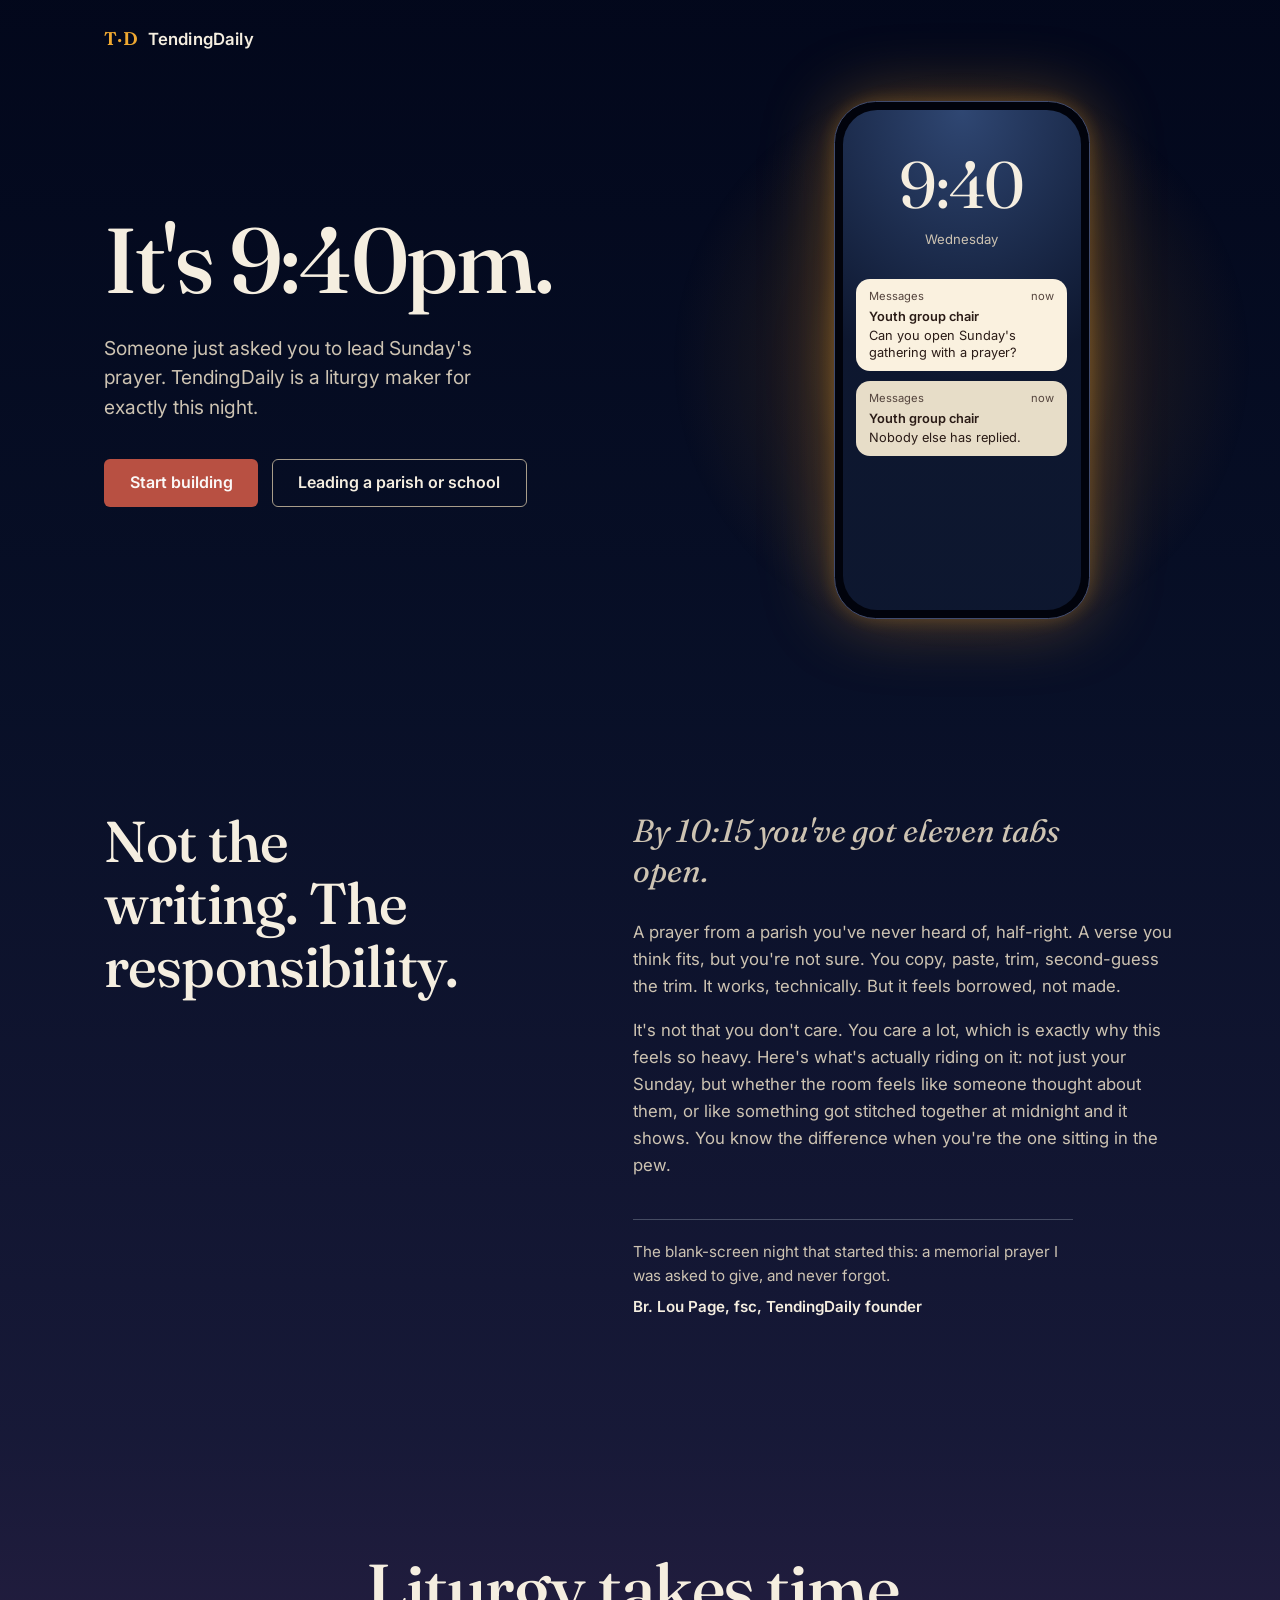
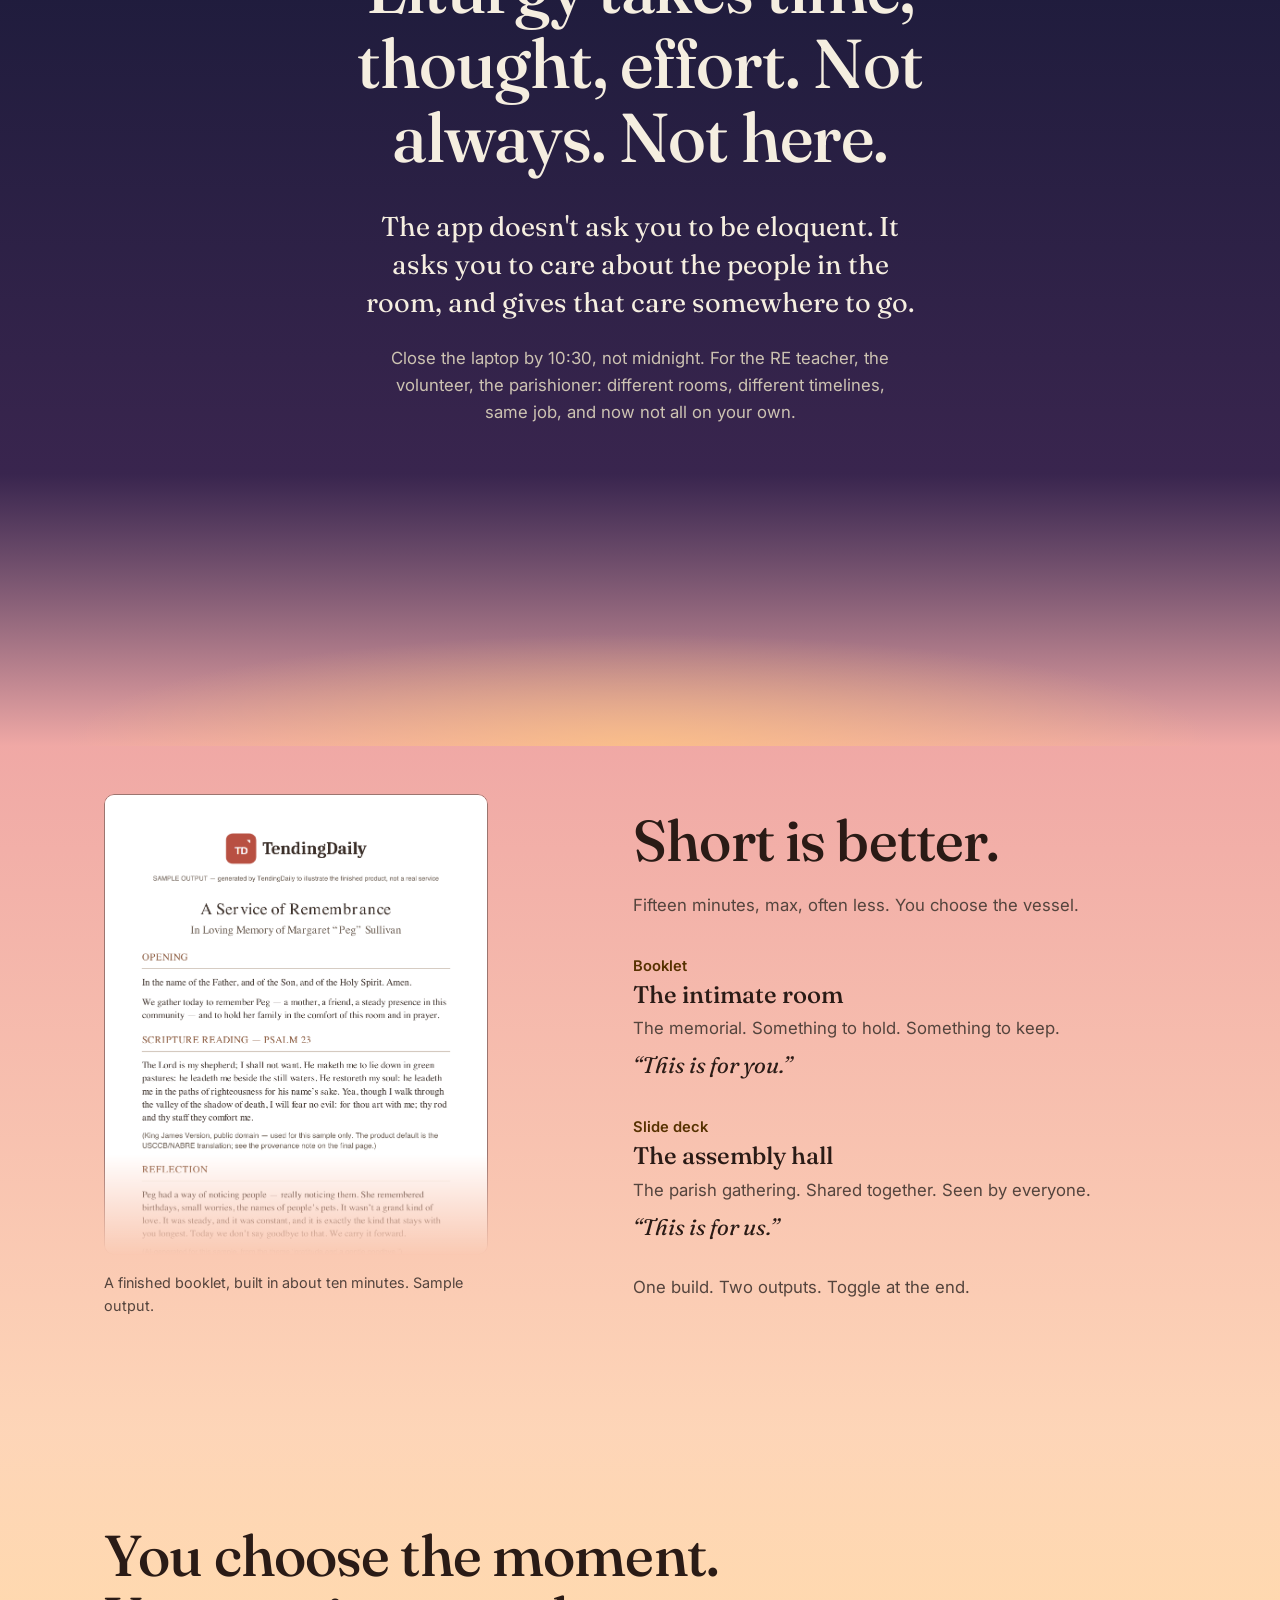
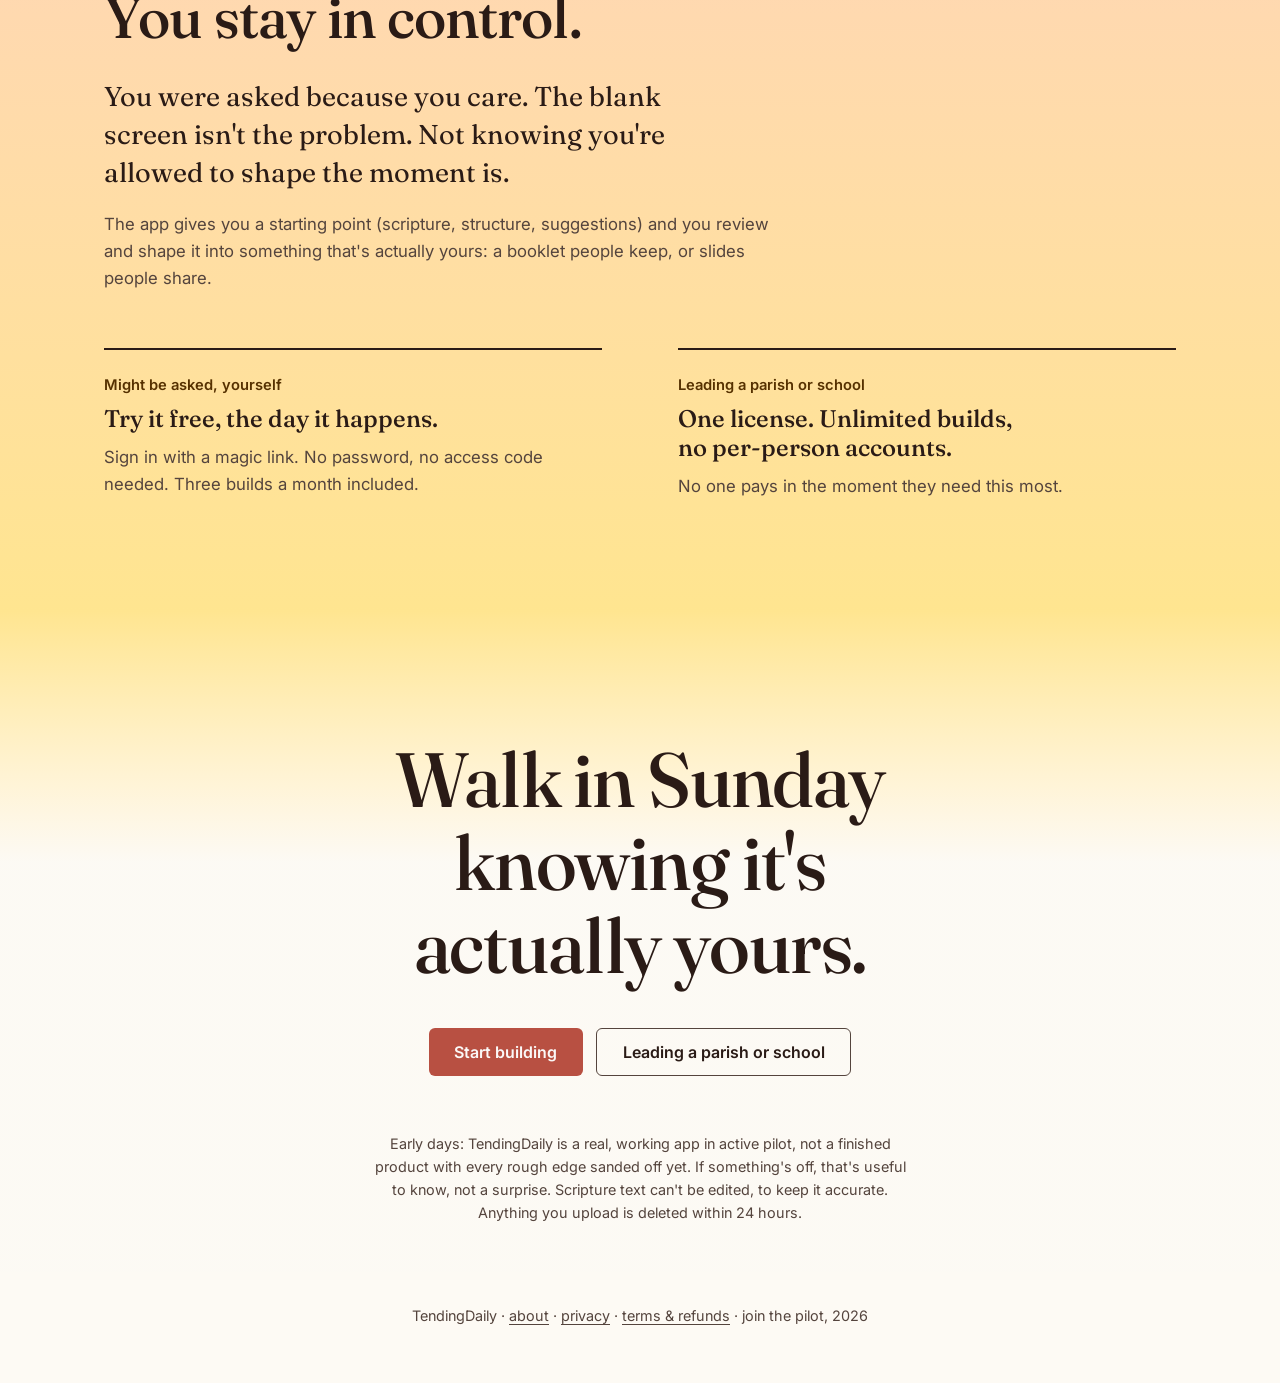
==== index.html @ 7210cd25 "Sync landing page from TendingDaily@a6f206e33d852beef254830f4e9fe563dd27a30c" ====
<!DOCTYPE html>
<html lang="en">
<head>
<meta charset="UTF-8">
<meta name="viewport" content="width=device-width, initial-scale=1">
<meta name="color-scheme" content="dark light">
<title>TendingDaily: a liturgy maker</title>
<meta name="description" content="Build a booklet or slide deck for whatever you're planning, near or far. Fifteen minutes, max.">
<link rel="preconnect" href="https://fonts.googleapis.com">
<link rel="preconnect" href="https://fonts.gstatic.com" crossorigin>
<link href="https://fonts.googleapis.com/css2?family=Fraunces:ital,opsz,wght@0,9..144,400;0,9..144,500;0,9..144,600;1,9..144,400;1,9..144,500&family=Inter:wght@400;500;600&display=swap" rel="stylesheet">
<script async src="https://www.googletagmanager.com/gtag/js?id=G-HCT4HWGS5W"></script>
<script>
  window.dataLayer = window.dataLayer || [];
  function gtag(){dataLayer.push(arguments);}
  gtag('js', new Date());
  gtag('config', 'G-HCT4HWGS5W');
  document.documentElement.classList.add('js');
</script>
<style>
  /* One page, one night. The background walks from midnight navy at 9:40pm,
     through lamplight and dusk, across a rose horizon at dawn, to morning gold
     and white at the call to action. Text flips from light to dark inside the
     horizon band, which carries no text, so nothing ever sits on a mid-tone. */
  :root {
    /* brand (unchanged, see DESIGN.md) */
    --terracotta: oklch(56.2% 0.138 29.8);
    --terracotta-deep: oklch(49.5% 0.124 29.2);
    --terracotta-banked: oklch(38% 0.10 29.5);
    --on-terracotta: oklch(98.2% 0.004 53);
    --ink: oklch(24% 0.025 40);
    --ink-soft: oklch(40% 0.025 45);
    --gold-deep: oklch(35% 0.10 78);

    /* the night, as a ladder of backgrounds */
    --night-0: oklch(14% 0.045 265);
    --night-1: oklch(18% 0.05 268);
    --night-2: oklch(23% 0.058 278);
    --dusk: oklch(31% 0.075 305);
    --dawn: oklch(80% 0.085 22);
    --peach: oklch(90% 0.06 58);
    --morning: oklch(93% 0.11 90);
    --white: oklch(98.5% 0.008 85);

    /* light-on-dark text and the lamp */
    --cream: oklch(95% 0.02 85);
    --cream-soft: oklch(82% 0.025 80);
    --lamp: oklch(78% 0.15 75);

    --font-display: 'Fraunces', Georgia, 'Times New Roman', serif;
    --font-body: 'Inter', -apple-system, BlinkMacSystemFont, 'Segoe UI', sans-serif;
    --radius-sm: 6px;
    --radius-md: 10px;
    --ease-out: cubic-bezier(0.23, 1, 0.32, 1);
  }

  * { box-sizing: border-box; }
  html { scroll-behavior: smooth; background: linear-gradient(var(--night-0) 50%, var(--white) 50%); }
  body {
    margin: 0;
    background: var(--white);
    color: var(--ink);
    font-family: var(--font-body);
    font-size: 1.05rem;
    line-height: 1.6;
    -webkit-font-smoothing: antialiased;
  }

  .wrap { max-width: 1120px; margin: 0 auto; padding: 0 1.5rem; }

  h1, h2, h3 { font-family: var(--font-display); font-weight: 500; margin: 0; text-wrap: balance; font-optical-sizing: auto; }
  h2 { font-size: clamp(2.1rem, 4.6vw, 3.6rem); line-height: 1.08; letter-spacing: -0.015em; }
  h3 { font-size: 1.5rem; line-height: 1.2; }
  p { margin: 0 0 1.1rem; max-width: 62ch; }
  p:last-child { margin-bottom: 0; }

  /* section voices */
  .dark { color: var(--cream-soft); }
  .dark h1, .dark h2, .dark h3, .dark .lead { color: var(--cream); }
  .light { color: var(--ink-soft); }
  .light h1, .light h2, .light h3, .light .lead { color: var(--ink); }
  .lead { font-family: var(--font-display); font-size: clamp(1.3rem, 2.2vw, 1.7rem); line-height: 1.4; max-width: 34ch; }
  .opener { font-family: var(--font-display); font-style: italic; font-size: clamp(1.4rem, 2.6vw, 2rem); line-height: 1.25; max-width: 24ch; }

  /* ---------- buttons ---------- */
  .cta-row { display: flex; gap: 0.85rem; flex-wrap: wrap; }
  .btn {
    display: inline-flex;
    align-items: center;
    justify-content: center;
    min-height: 48px;
    padding: 0.8rem 1.6rem;
    border-radius: var(--radius-sm);
    font-family: var(--font-body);
    font-weight: 600;
    font-size: 1rem;
    line-height: 1.2;
    text-decoration: none;
    white-space: nowrap;
    transition: transform 160ms var(--ease-out), background-color 160ms ease, border-color 160ms ease;
  }
  .btn:active { transform: scale(0.97); }
  .btn:focus-visible { outline: 2px solid var(--lamp); outline-offset: 3px; }
  .light .btn:focus-visible { outline-color: var(--gold-deep); }
  .btn-primary { background: var(--terracotta); color: var(--on-terracotta); }
  .btn-primary:active { background: var(--terracotta-banked); }
  .btn-secondary { background: transparent; border: 1px solid currentColor; }
  .dark .btn-secondary { color: var(--cream); border-color: oklch(70% 0.03 80); }
  .light .btn-secondary { color: var(--ink); border-color: var(--ink-soft); }
  @media (hover: hover) and (pointer: fine) {
    .btn-primary:hover { background: var(--terracotta-deep); }
    .dark .btn-secondary:hover { border-color: var(--lamp); }
    .light .btn-secondary:hover { border-color: var(--terracotta); }
  }

  /* ---------- 1. 9:40pm: midnight navy, one lit phone ---------- */
  .s-hero {
    position: relative;
    background: linear-gradient(180deg, var(--night-0), var(--night-1));
    overflow: hidden;
  }
  header.site { display: flex; align-items: baseline; gap: 0.6rem; padding: 1.5rem 0; }
  header.site .mark { font-family: var(--font-display); color: var(--lamp); font-weight: 600; font-size: 1.15rem; letter-spacing: 0.02em; }
  header.site .name { font-weight: 600; letter-spacing: 0.01em; color: var(--cream); }

  .hero-grid {
    display: grid;
    grid-template-columns: minmax(0, 1.35fr) minmax(0, 1fr);
    gap: clamp(2rem, 5vw, 4rem);
    align-items: center;
    padding-top: 1.5rem;
    padding-bottom: 5rem;
  }
  h1 {
    font-size: clamp(3.3rem, 7.2vw, 5.75rem);
    line-height: 1;
    letter-spacing: -0.025em;
    color: var(--cream);
    font-variation-settings: "opsz" 72; /* lower optical size keeps hairlines sturdy at display scale */
  }
  .hero-sub { font-size: 1.2rem; line-height: 1.55; color: var(--cream-soft); margin: 1.75rem 0 2.25rem; max-width: 27rem; }

  .phone-wrap { position: relative; display: grid; place-items: center; }
  /* the lamp: a warm pool of light behind and around the phone */
  .phone-wrap::before {
    content: "";
    position: absolute;
    width: 135%;
    aspect-ratio: 1;
    border-radius: 50%;
    background: radial-gradient(closest-side, oklch(74% 0.15 72 / 0.38), oklch(60% 0.13 65 / 0.12) 55%, transparent 100%);
    pointer-events: none;
  }
  .phone {
    position: relative;
    width: min(16rem, 68vw);
    aspect-ratio: 9 / 18.2;
    padding: 0.5rem;
    border-radius: 2.6rem;
    background: oklch(10% 0.03 265);
    border: 1px solid oklch(42% 0.06 270);
    box-shadow: 0 0 70px oklch(76% 0.15 72 / 0.38), 0 0 18px oklch(76% 0.15 72 / 0.25);
  }
  .screen {
    height: 100%;
    border-radius: 2.15rem;
    padding: 2.6rem 0.85rem 1rem;
    display: flex;
    flex-direction: column;
    gap: 0.6rem;
    background: radial-gradient(130% 75% at 50% 0%, oklch(40% 0.08 262), oklch(21% 0.05 266) 72%);
  }
  .lock-time { font-variation-settings: "opsz" 72; font-family: var(--font-display); font-size: 4.1rem; line-height: 1; text-align: center; color: var(--cream); letter-spacing: -0.02em; }
  .lock-date { text-align: center; font-size: 0.82rem; color: var(--cream-soft); margin: 0.1rem 0 1.25rem; }
  .notif {
    background: oklch(96% 0.025 85);
    color: var(--ink);
    border-radius: 14px;
    padding: 0.65rem 0.8rem;
    font-size: 0.8rem;
    line-height: 1.35;
  }
  .notif .meta { display: flex; justify-content: space-between; color: var(--ink-soft); font-size: 0.7rem; margin-bottom: 0.2rem; }
  .notif .who { font-weight: 600; margin: 0; }
  .notif .msg { margin: 0.1rem 0 0; max-width: none; }
  .notif.quiet { background: oklch(90% 0.03 85); }

  /* ---------- 2. 10:15pm: eleven tabs ---------- */
  .s-tabs {
    background: linear-gradient(180deg, var(--night-1), var(--night-2));
    padding: 7rem 0 7.5rem;
  }
  .split { display: grid; gap: clamp(2rem, 6vw, 5.5rem); align-items: start; }
  .split.tabs { grid-template-columns: minmax(0, 5fr) minmax(0, 6fr); }
  .founder {
    margin-top: 2.5rem;
    padding-top: 1.25rem;
    border-top: 1px solid oklch(42% 0.04 275);
    font-size: 0.95rem;
    max-width: 44ch;
  }
  .founder strong { display: block; color: var(--cream); font-weight: 600; margin-top: 0.4rem; }

  /* ---------- 3. 10:30pm: the turn, dusk ---------- */
  .s-turn {
    background: linear-gradient(180deg, var(--night-2), var(--dusk));
    padding: 7rem 0 3rem;
    text-align: center;
  }
  .s-turn h2 { font-size: clamp(2.3rem, 5.4vw, 4.4rem); max-width: 16ch; margin: 0 auto 2rem; }
  .s-turn .lead { margin: 0 auto 1.5rem; max-width: 32ch; }
  .s-turn p.plain { margin: 0 auto; max-width: 46ch; }

  /* the horizon: no text lives here, it is where dark turns to light */
  .horizon {
    height: clamp(11rem, 22vw, 17rem);
    background:
      radial-gradient(60% 55% at 50% 100%, oklch(88% 0.12 70 / 0.65), transparent 75%),
      linear-gradient(180deg, var(--dusk), var(--dawn));
  }

  /* ---------- 4. dawn: the finished thing ---------- */
  .s-dawn {
    background: linear-gradient(180deg, var(--dawn), var(--peach));
    padding: 3rem 0 7rem;
  }
  .split.dawn { grid-template-columns: minmax(0, 5fr) minmax(0, 6fr); align-items: center; }
  figure.sample { margin: 0; max-width: 24rem; }
  .sample-page {
    aspect-ratio: 5 / 6;
    overflow: hidden;
    border-radius: var(--radius-md);
    border: 1px solid oklch(60% 0.05 30);
    background: oklch(99% 0.01 80);
    -webkit-mask-image: linear-gradient(to bottom, #000 78%, transparent 100%);
            mask-image: linear-gradient(to bottom, #000 78%, transparent 100%);
  }
  .sample-page img { display: block; width: 100%; height: auto; }
  figure.sample figcaption { margin-top: 1rem; font-size: 0.9rem; color: var(--ink-soft); }
  .vessels { display: grid; gap: 2rem; margin: 2.25rem 0 1.75rem; }
  .vessel h3 { margin-bottom: 0.35rem; }
  .vessel .kind { font-size: 0.92rem; font-weight: 600; color: var(--gold-deep); margin: 0 0 0.15rem; }
  .vessel p { margin-bottom: 0.4rem; }
  .vessel .line { font-family: var(--font-display); font-style: italic; font-size: 1.4rem; color: var(--ink); margin: 0; }

  /* ---------- 5. morning gold ---------- */
  .s-morning {
    background: linear-gradient(180deg, var(--peach), var(--morning));
    padding: 6rem 0 7rem;
  }
  .paths { display: grid; grid-template-columns: minmax(0, 1fr) minmax(0, 1fr); gap: clamp(2rem, 6vw, 5rem); margin-top: 3.5rem; }
  .path { padding-top: 1.5rem; border-top: 2px solid var(--ink); }
  .path .kind { font-size: 0.92rem; font-weight: 600; color: var(--gold-deep); margin: 0 0 0.5rem; }
  .path h3 { margin-bottom: 0.6rem; }

  /* ---------- 6. the walk in: clear white ---------- */
  .s-final {
    background: linear-gradient(180deg, var(--morning), var(--white) 38%);
    padding: 8rem 0 3rem;
    text-align: center;
  }
  .s-final h2 { font-size: clamp(2.4rem, 6vw, 4.9rem); max-width: 15ch; margin: 0 auto 2.5rem; }
  .s-final .cta-row { justify-content: center; }
  .proof-note { font-size: 0.9rem; max-width: 60ch; margin: 3.5rem auto 0; }

  footer { background: var(--white); padding: 2rem 0 3.5rem; }
  footer p { font-size: 0.9rem; color: var(--ink-soft); max-width: none; text-align: center; }
  footer a { color: var(--ink-soft); text-underline-offset: 3px; }
  footer a:focus-visible { outline: 2px solid var(--gold-deep); outline-offset: 2px; }

  /* ---------- motion: the night unfolds as you scroll ---------- */
  @media (prefers-reduced-motion: no-preference) {
    .rise {
      opacity: 0;
      transform: translateY(10px);
      animation: rise 520ms var(--ease-out) forwards;
      animation-delay: calc(var(--i, 0) * 90ms);
    }
    @keyframes rise { to { opacity: 1; transform: none; } }

    /* the phone buzzes once: lamp fades up, then the messages arrive */
    .phone-wrap::before { animation: lamp 1400ms ease-out 300ms both; }
    @keyframes lamp { from { opacity: 0; } to { opacity: 1; } }
    .notif { animation: arrive 480ms var(--ease-out) both; }
    .notif:nth-of-type(1) { animation-delay: 900ms; }
    .notif:nth-of-type(2) { animation-delay: 1500ms; }
    @keyframes arrive { from { opacity: 0; transform: translateY(-10px) scale(0.97); } to { opacity: 1; transform: none; } }

    .js .reveal { opacity: 0; transform: translateY(14px); transition: opacity 650ms var(--ease-out), transform 650ms var(--ease-out); }
    .js .reveal.in { opacity: 1; transform: none; }
  }

  /* ---------- small screens ---------- */
  @media (max-width: 820px) {
    .hero-grid, .split.tabs, .split.dawn, .paths { grid-template-columns: 1fr; }
    .hero-grid { padding-bottom: 3.5rem; }
    .phone-wrap { margin-top: 1.5rem; }
    .phone-wrap::before { width: 110%; }
    .s-tabs { padding: 4.5rem 0 5rem; }
    .s-turn { padding: 4.5rem 0 2rem; }
    .s-dawn { padding-bottom: 4.5rem; }
    .s-morning { padding: 4rem 0 4.5rem; }
    .s-final { padding: 5rem 0 2rem; }
    .cta-row .btn { flex: 1 1 100%; white-space: normal; }
  }
</style>
</head>
<body>

<!-- 1. 9:40pm -->
<section class="s-hero dark">
  <div class="wrap">
    <header class="site">
      <span class="mark">T·D</span>
      <span class="name">TendingDaily</span>
    </header>
  </div>
  <div class="wrap hero-grid">
    <div>
      <h1 class="rise" style="--i:0">It's 9:40pm.</h1>
      <p class="hero-sub rise" style="--i:1">Someone just asked you to lead Sunday's prayer. TendingDaily is a liturgy maker for exactly this night.</p>
      <div class="cta-row rise" style="--i:2">
        <a class="btn btn-primary" href="https://app.tendingdaily.org" onclick="gtag('event','start_building_click')">Start building</a>
        <a class="btn btn-secondary" href="mailto:ourenglish2019@gmail.com?subject=TendingDaily%20institutional%20license" onclick="gtag('event','get_in_touch_click')">Leading a parish or school</a>
      </div>
    </div>
    <div class="phone-wrap">
      <div class="phone" role="img" aria-label="A phone lock screen at 9:40 on a Wednesday night. A text from the youth group chair reads: Can you open Sunday's gathering with a prayer? A second text reads: Nobody else has replied.">
        <div class="screen" aria-hidden="true">
          <div class="lock-time">9:40</div>
          <div class="lock-date">Wednesday</div>
          <div class="notif">
            <div class="meta"><span>Messages</span><span>now</span></div>
            <p class="who">Youth group chair</p>
            <p class="msg">Can you open Sunday's gathering with a prayer?</p>
          </div>
          <div class="notif quiet">
            <div class="meta"><span>Messages</span><span>now</span></div>
            <p class="who">Youth group chair</p>
            <p class="msg">Nobody else has replied.</p>
          </div>
        </div>
      </div>
    </div>
  </div>
</section>

<main>

  <!-- 2. 10:15pm -->
  <section class="s-tabs dark">
    <div class="wrap split tabs">
      <div class="reveal">
        <h2>Not the writing. The responsibility.</h2>
      </div>
      <div class="reveal">
        <p class="opener" style="margin-bottom:1.75rem;">By 10:15 you've got eleven tabs open.</p>
        <p>A prayer from a parish you've never heard of, half-right. A verse you think fits, but you're not sure. You copy, paste, trim, second-guess the trim. It works, technically. But it feels borrowed, not made.</p>
        <p>It's not that you don't care. You care a lot, which is exactly why this feels so heavy. Here's what's actually riding on it: not just your Sunday, but whether the room feels like someone thought about them, or like something got stitched together at midnight and it shows. You know the difference when you're the one sitting in the pew.</p>
        <div class="founder">
          The blank-screen night that started this: a memorial prayer I was asked to give, and never forgot.
          <strong>Br. Lou Page, fsc, TendingDaily founder</strong>
        </div>
      </div>
    </div>
  </section>

  <!-- 3. 10:30pm: the turn -->
  <section class="s-turn dark">
    <div class="wrap reveal">
      <h2>Liturgy takes time, thought, effort. Not always. Not here.</h2>
      <p class="lead">The app doesn't ask you to be eloquent. It asks you to care about the people in the room, and gives that care somewhere to go.</p>
      <p class="plain">Close the laptop by 10:30, not midnight. For the RE teacher, the volunteer, the parishioner: different rooms, different timelines, same job, and now not all on your own.</p>
    </div>
  </section>

  <div class="horizon" aria-hidden="true"></div>

  <!-- 4. dawn: the finished thing -->
  <section class="s-dawn light">
    <div class="wrap split dawn">
      <figure class="sample reveal">
        <div class="sample-page">
          <img src="sample-booklet.png" width="825" height="1275" loading="lazy" alt="First page of a sample booklet titled A Service of Remembrance, showing an opening prayer, a Psalm 23 reading, and a reflection.">
        </div>
        <figcaption>A finished booklet, built in about ten minutes. Sample output.</figcaption>
      </figure>
      <div class="reveal">
        <h2>Short is better.</h2>
        <p style="margin-top:1.25rem;">Fifteen minutes, max, often less. You choose the vessel.</p>
        <div class="vessels">
          <div class="vessel">
            <p class="kind">Booklet</p>
            <h3>The intimate room</h3>
            <p>The memorial. Something to hold. Something to keep.</p>
            <p class="line">“This is for you.”</p>
          </div>
          <div class="vessel">
            <p class="kind">Slide deck</p>
            <h3>The assembly hall</h3>
            <p>The parish gathering. Shared together. Seen by everyone.</p>
            <p class="line">“This is for us.”</p>
          </div>
        </div>
        <p>One build. Two outputs. Toggle at the end.</p>
      </div>
    </div>
  </section>

  <!-- 5. morning gold -->
  <section class="s-morning light">
    <div class="wrap">
      <div class="reveal">
        <h2 style="max-width:18ch;">You choose the moment. You stay in control.</h2>
        <p class="lead" style="margin-top:1.75rem;">You were asked because you care. The blank screen isn't the problem. Not knowing you're allowed to shape the moment is.</p>
        <p style="margin-top:1.25rem;">The app gives you a starting point (scripture, structure, suggestions) and you review and shape it into something that's actually yours: a booklet people keep, or slides people share.</p>
      </div>
      <div class="paths reveal">
        <div class="path">
          <p class="kind">Might be asked, yourself</p>
          <h3>Try it free, the day it happens.</h3>
          <p>Sign in with a magic link. No password, no access code needed. Three builds a month included.</p>
        </div>
        <div class="path">
          <p class="kind">Leading a parish or school</p>
          <h3>One license. Unlimited builds, no per-person accounts.</h3>
          <p>No one pays in the moment they need this most.</p>
        </div>
      </div>
    </div>
  </section>

  <!-- 6. Sunday morning: walk in prepared -->
  <section class="s-final light">
    <div class="wrap reveal">
      <h2>Walk in Sunday knowing it's actually yours.</h2>
      <div class="cta-row">
        <a class="btn btn-primary" href="https://app.tendingdaily.org" onclick="gtag('event','start_building_click')">Start building</a>
        <a class="btn btn-secondary" href="mailto:ourenglish2019@gmail.com?subject=TendingDaily%20institutional%20license" onclick="gtag('event','get_in_touch_click')">Leading a parish or school</a>
      </div>
      <p class="proof-note">Early days: TendingDaily is a real, working app in active pilot, not a finished product with every rough edge sanded off yet. If something's off, that's useful to know, not a surprise. Scripture text can't be edited, to keep it accurate. Anything you upload is deleted within 24 hours.</p>
    </div>
  </section>

</main>

<footer>
  <div class="wrap">
    <p>TendingDaily &middot; <a href="/about.html">about</a> &middot; <a href="/privacy.html">privacy</a> &middot; <a href="/terms.html">terms &amp; refunds</a> &middot; join the pilot, 2026</p>
  </div>
</footer>

<script>
  // Reveal sections as they enter view. Without IntersectionObserver, show everything.
  (function () {
    var els = document.querySelectorAll('.reveal');
    if (!('IntersectionObserver' in window)) {
      els.forEach(function (el) { el.classList.add('in'); });
      return;
    }
    var io = new IntersectionObserver(function (entries) {
      entries.forEach(function (e) {
        if (e.isIntersecting) { e.target.classList.add('in'); io.unobserve(e.target); }
      });
    }, { threshold: 0.15 });
    els.forEach(function (el) { io.observe(el); });
  })();
</script>

</body>
</html>
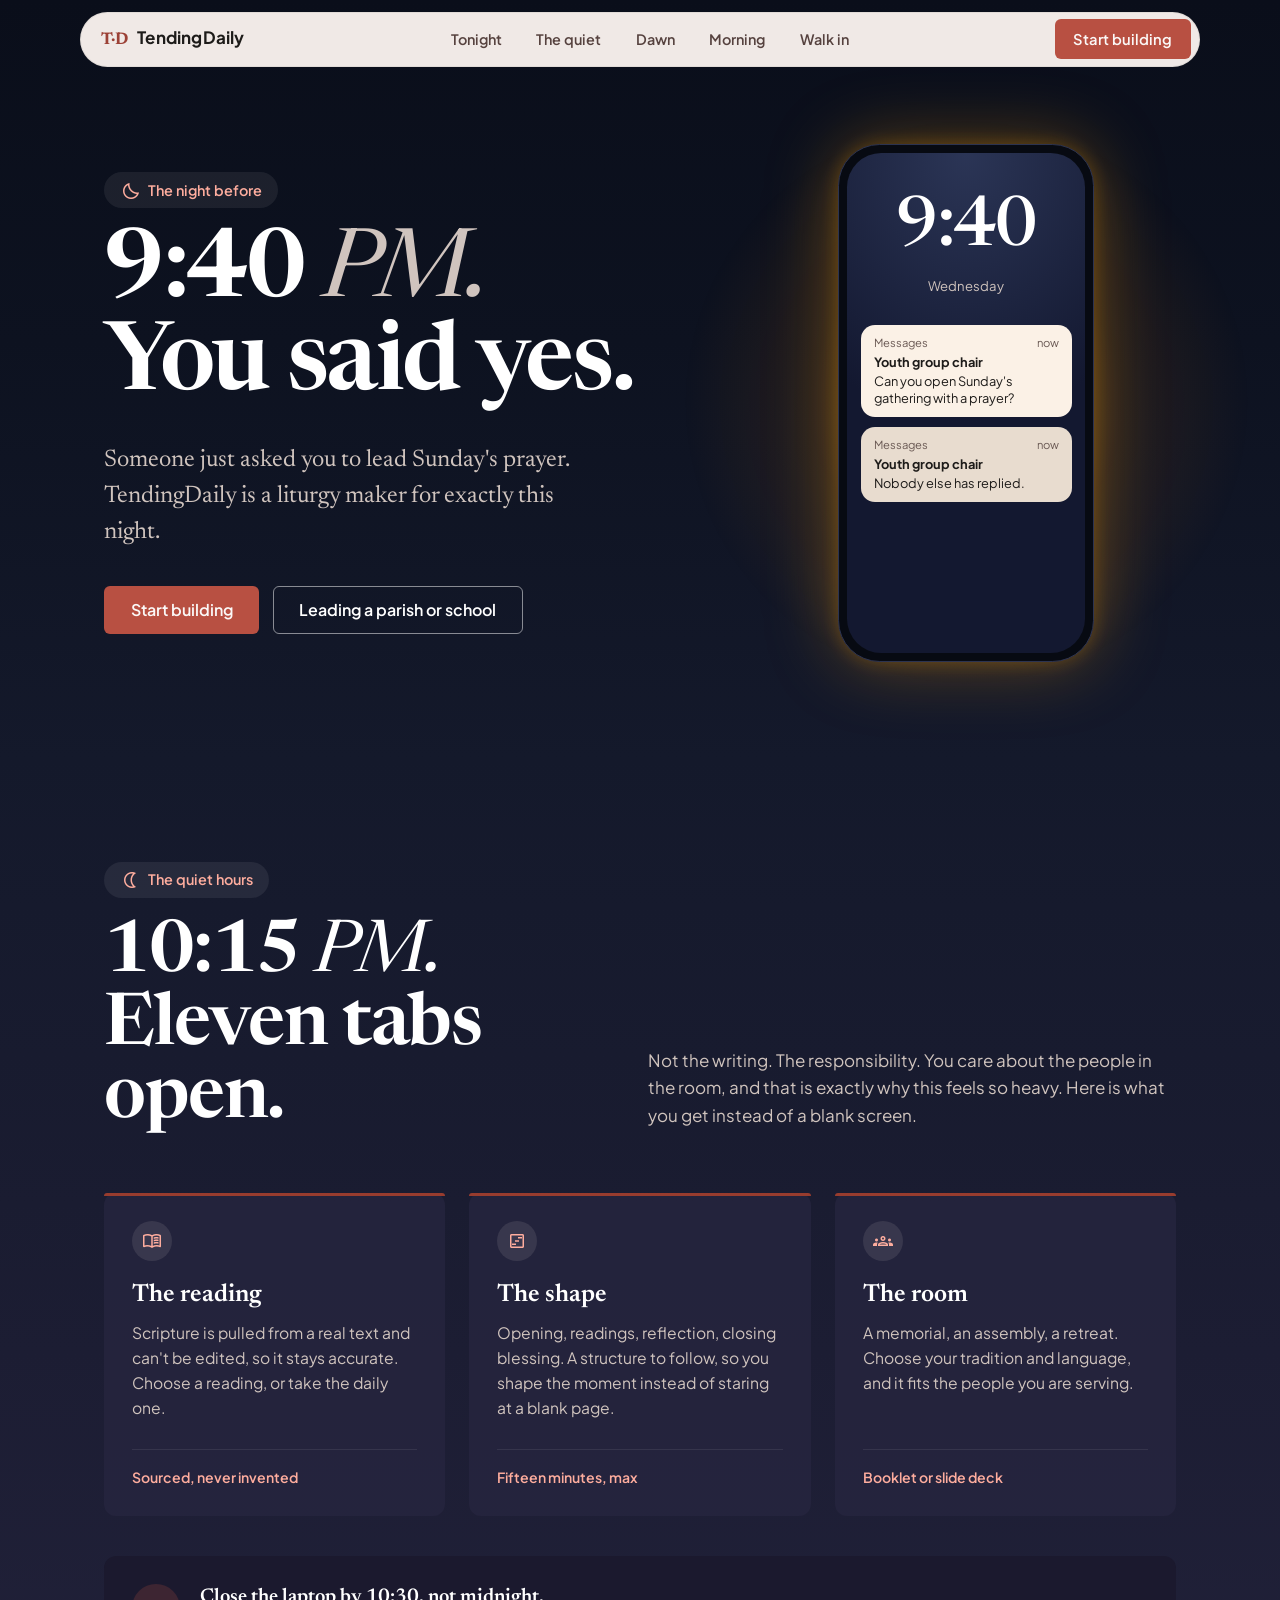
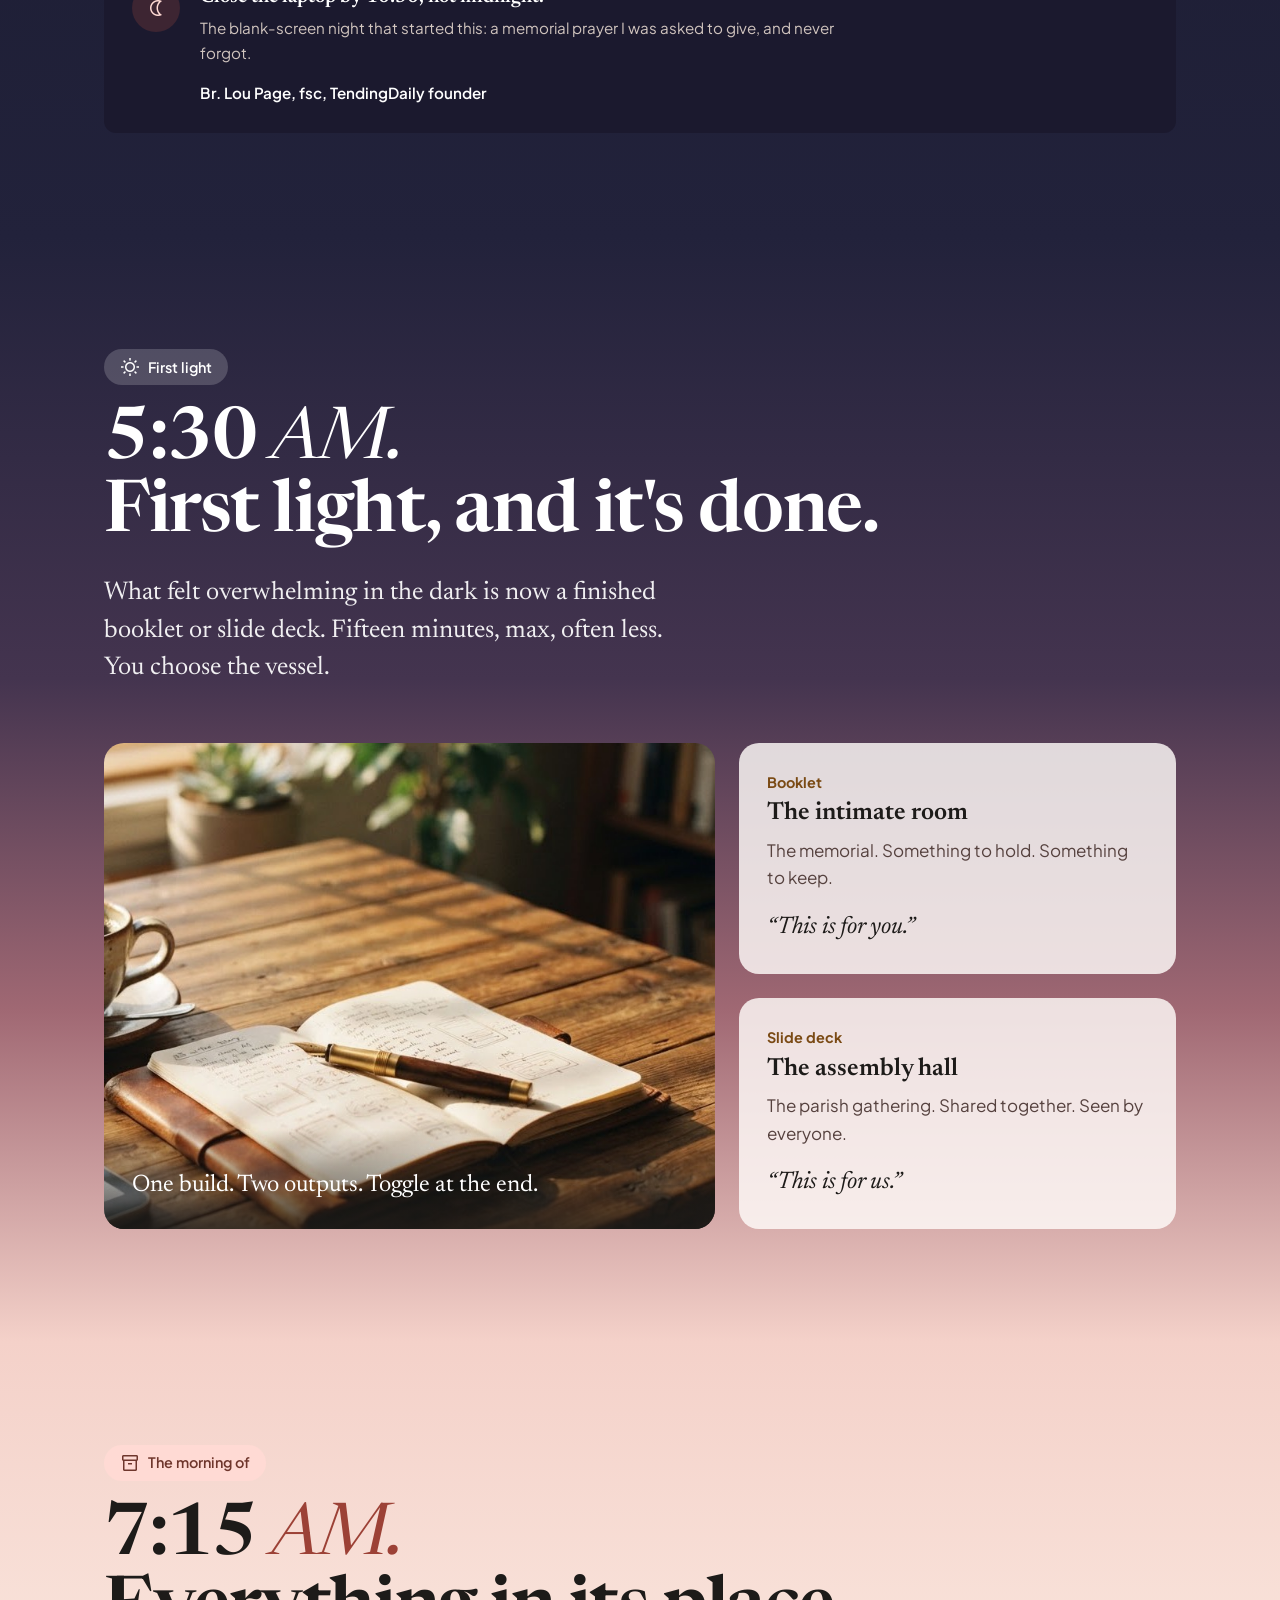
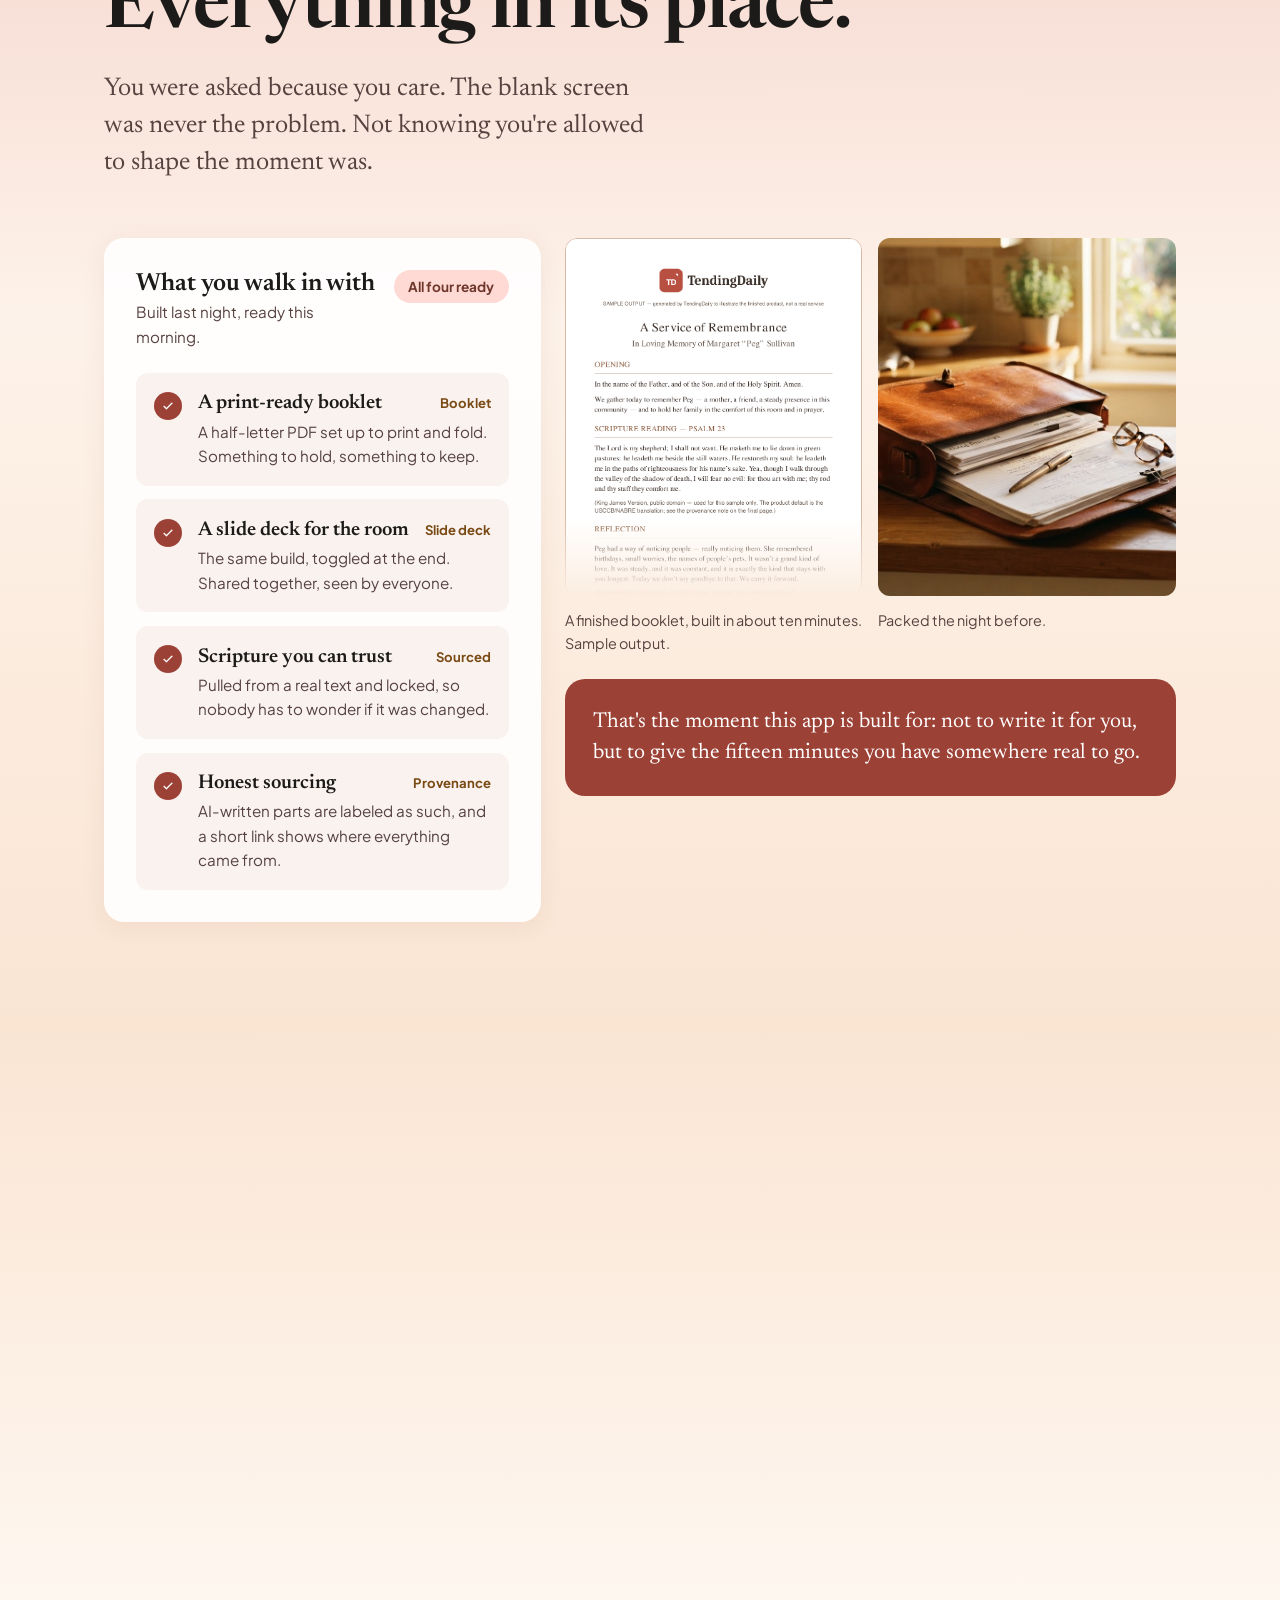
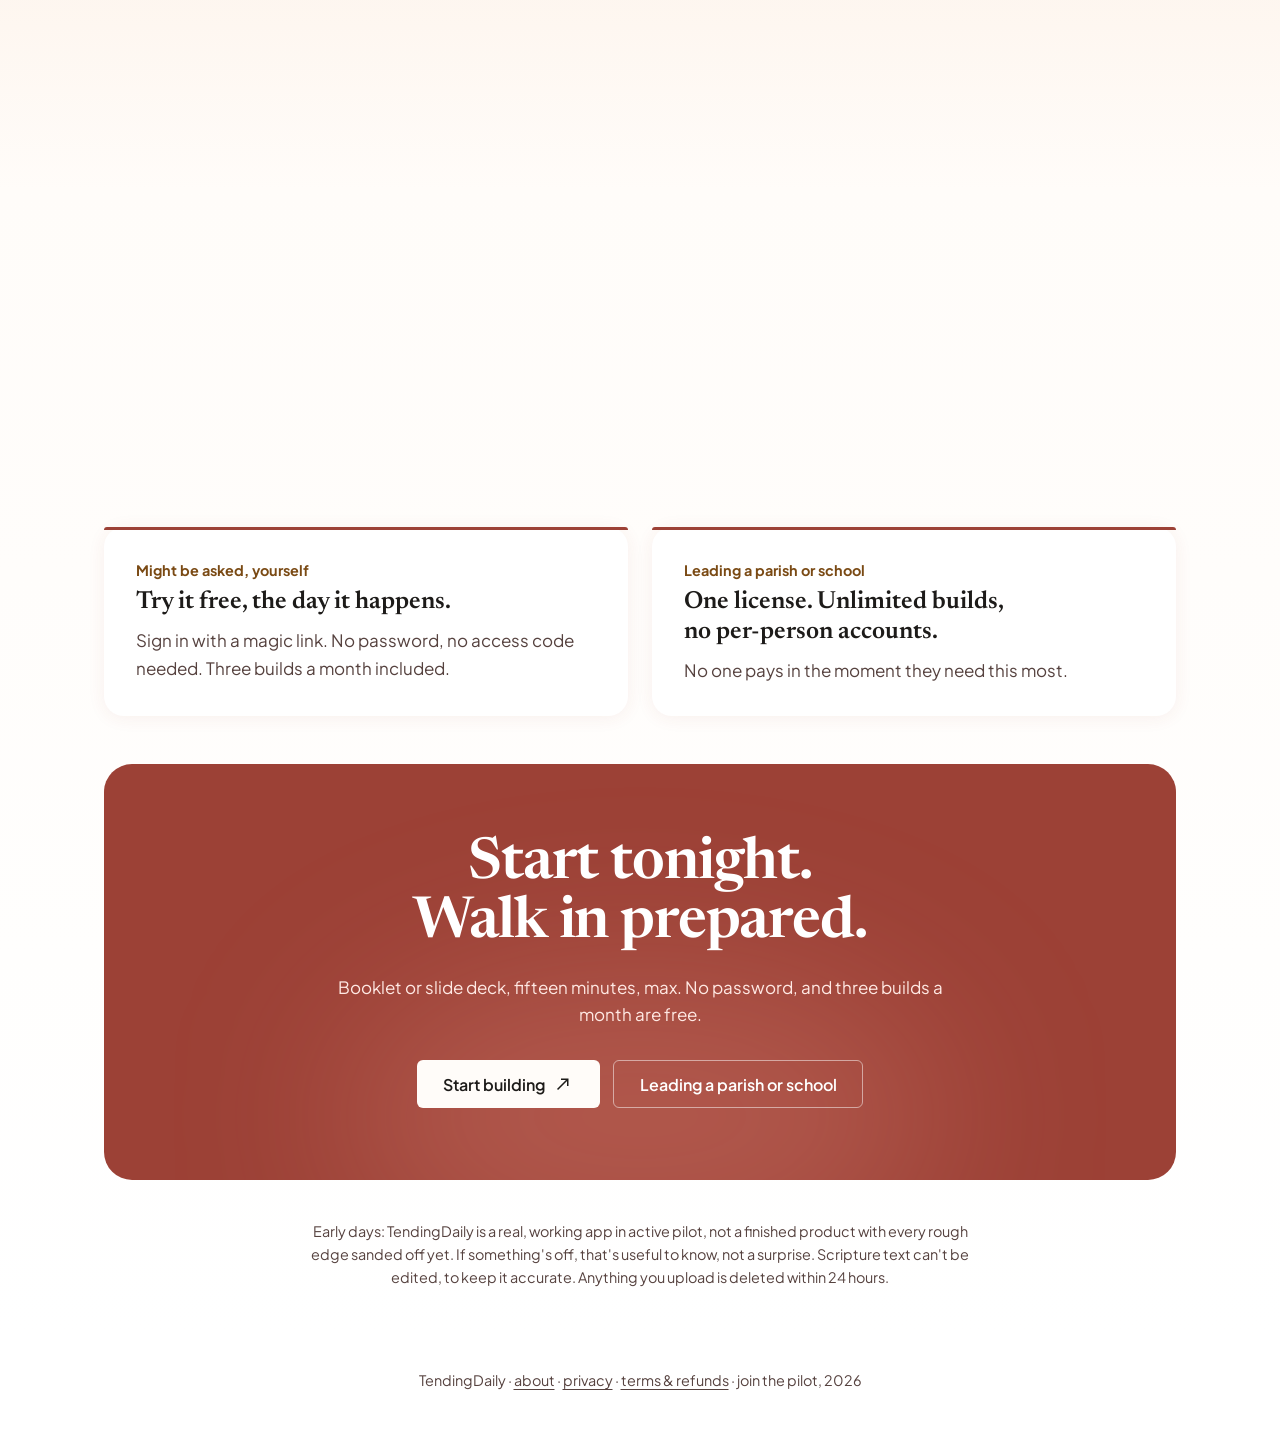
==== commit 1bcc0df8: "Sync landing page from TendingDaily@c83be0723460b7558ff53deb220327df39d29b0c" ====
--- a/index.html
+++ b/index.html
@@ -8,7 +8,8 @@
 <meta name="description" content="Build a booklet or slide deck for whatever you're planning, near or far. Fifteen minutes, max.">
 <link rel="preconnect" href="https://fonts.googleapis.com">
 <link rel="preconnect" href="https://fonts.gstatic.com" crossorigin>
-<link href="https://fonts.googleapis.com/css2?family=Fraunces:ital,opsz,wght@0,9..144,400;0,9..144,500;0,9..144,600;1,9..144,400;1,9..144,500&family=Inter:wght@400;500;600&display=swap" rel="stylesheet">
+<link href="https://fonts.googleapis.com/css2?family=Newsreader:ital,opsz,wght@0,6..72,400..700;1,6..72,400..700&family=Plus+Jakarta+Sans:wght@400;500;600;700&display=swap" rel="stylesheet">
+<link href="https://fonts.googleapis.com/css2?family=Material+Symbols+Outlined:opsz,wght,FILL,GRAD@24,400,0,0&icon_names=arrow_downward,arrow_forward,bedtime,check,door_open,groups,inventory_2,menu_book,nightlight,north_east,view_timeline,wb_sunny&display=block" rel="stylesheet">
 <script async src="https://www.googletagmanager.com/gtag/js?id=G-HCT4HWGS5W"></script>
 <script>
   window.dataLayer = window.dataLayer || [];
@@ -18,426 +19,573 @@
   document.documentElement.classList.add('js');
 </script>
 <style>
-  /* One page, one night. The background walks from midnight navy at 9:40pm,
-     through lamplight and dusk, across a rose horizon at dawn, to morning gold
-     and white at the call to action. Text flips from light to dark inside the
-     horizon band, which carries no text, so nothing ever sits on a mid-tone. */
+  /* One night, five acts: 9:40 PM navy, 10:15 PM indigo, 5:30 AM dawn rose,
+     7:15 AM morning gold, 8:45 AM white. Built from the Stitch "Dawn Transition"
+     design; copy and claims are TendingDaily's own. */
   :root {
-    /* brand (unchanged, see DESIGN.md) */
+    /* the night, as a ladder */
+    --navy-0: #0a0e1a;
+    --navy-1: #0d1220;
+    --navy-2: #14192b;
+    --indigo: #1c1d33;
+    --violet: #22223b;
+    --plum: #44344f;
+    --rose: #a06873;
+    --blush: #f4d1c9;
+    --cream: #fdf2e9;
+    --sand: #fae5d3;
+    --paper: #fffcf9;
+    --white: #ffffff;
+
+    /* ink */
+    --ink: #1d1b19;
+    --ink-soft: #56423f;
+    --on-dark: #f6efec;
+    --on-dark-soft: #d0c4be;
+    --peach: #fead9e;
+    --amber: #f59e0b;
+
+    /* brand action color (locked, see DESIGN.md) */
     --terracotta: oklch(56.2% 0.138 29.8);
     --terracotta-deep: oklch(49.5% 0.124 29.2);
     --terracotta-banked: oklch(38% 0.10 29.5);
     --on-terracotta: oklch(98.2% 0.004 53);
-    --ink: oklch(24% 0.025 40);
-    --ink-soft: oklch(40% 0.025 45);
-    --gold-deep: oklch(35% 0.10 78);
-
-    /* the night, as a ladder of backgrounds */
-    --night-0: oklch(14% 0.045 265);
-    --night-1: oklch(18% 0.05 268);
-    --night-2: oklch(23% 0.058 278);
-    --dusk: oklch(31% 0.075 305);
-    --dawn: oklch(80% 0.085 22);
-    --peach: oklch(90% 0.06 58);
-    --morning: oklch(93% 0.11 90);
-    --white: oklch(98.5% 0.008 85);
-
-    /* light-on-dark text and the lamp */
-    --cream: oklch(95% 0.02 85);
-    --cream-soft: oklch(82% 0.025 80);
-    --lamp: oklch(78% 0.15 75);
-
-    --font-display: 'Fraunces', Georgia, 'Times New Roman', serif;
-    --font-body: 'Inter', -apple-system, BlinkMacSystemFont, 'Segoe UI', sans-serif;
+    --gold-deep: #7a4a14;
+
+    --font-display: 'Newsreader', Georgia, 'Times New Roman', serif;
+    --font-body: 'Plus Jakarta Sans', -apple-system, BlinkMacSystemFont, 'Segoe UI', sans-serif;
     --radius-sm: 6px;
-    --radius-md: 10px;
+    --radius-md: 12px;
+    --radius-lg: 20px;
     --ease-out: cubic-bezier(0.23, 1, 0.32, 1);
   }
 
   * { box-sizing: border-box; }
-  html { scroll-behavior: smooth; background: linear-gradient(var(--night-0) 50%, var(--white) 50%); }
+  html { scroll-behavior: smooth; background: linear-gradient(var(--navy-0) 50%, var(--white) 50%); }
   body {
     margin: 0;
     background: var(--white);
     color: var(--ink);
     font-family: var(--font-body);
-    font-size: 1.05rem;
+    font-size: 1.0625rem;
     line-height: 1.6;
     -webkit-font-smoothing: antialiased;
+    overflow-x: hidden;
   }
 
   .wrap { max-width: 1120px; margin: 0 auto; padding: 0 1.5rem; }
 
-  h1, h2, h3 { font-family: var(--font-display); font-weight: 500; margin: 0; text-wrap: balance; font-optical-sizing: auto; }
-  h2 { font-size: clamp(2.1rem, 4.6vw, 3.6rem); line-height: 1.08; letter-spacing: -0.015em; }
-  h3 { font-size: 1.5rem; line-height: 1.2; }
-  p { margin: 0 0 1.1rem; max-width: 62ch; }
+  h1, h2, h3, h4 { font-family: var(--font-display); font-weight: 600; margin: 0; text-wrap: balance; }
+  h1 i, h2 i { font-weight: 400; }
+  h2 { font-size: clamp(2.5rem, 5.6vw, 4.5rem); line-height: 1.02; letter-spacing: -0.02em; }
+  h3 { font-size: 1.55rem; line-height: 1.2; }
+  h4 { font-size: 1.25rem; line-height: 1.3; }
+  p { margin: 0 0 1rem; max-width: 62ch; }
   p:last-child { margin-bottom: 0; }
 
-  /* section voices */
-  .dark { color: var(--cream-soft); }
-  .dark h1, .dark h2, .dark h3, .dark .lead { color: var(--cream); }
-  .light { color: var(--ink-soft); }
-  .light h1, .light h2, .light h3, .light .lead { color: var(--ink); }
-  .lead { font-family: var(--font-display); font-size: clamp(1.3rem, 2.2vw, 1.7rem); line-height: 1.4; max-width: 34ch; }
-  .opener { font-family: var(--font-display); font-style: italic; font-size: clamp(1.4rem, 2.6vw, 2rem); line-height: 1.25; max-width: 24ch; }
+  .ms {
+    font-family: 'Material Symbols Outlined';
+    font-weight: 400;
+    font-style: normal;
+    display: inline-block;
+    width: 1em; height: 1em;
+    overflow: hidden;
+    white-space: nowrap;
+    line-height: 1;
+    font-size: 20px;
+    font-feature-settings: 'liga';
+    -webkit-font-feature-settings: 'liga';
+    vertical-align: middle;
+    flex: none;
+  }
+
+  /* voices */
+  .on-dark { color: var(--on-dark-soft); }
+  .on-dark h1, .on-dark h2, .on-dark h3, .on-dark h4 { color: #fff; }
+  .on-light { color: var(--ink-soft); }
+  .on-light h1, .on-light h2, .on-light h3, .on-light h4 { color: var(--ink); }
+  .lede { font-family: var(--font-display); font-size: clamp(1.3rem, 2.2vw, 1.6rem); line-height: 1.45; font-weight: 400; max-width: 40ch; }
+
+  .pill {
+    display: inline-flex; align-items: center; gap: 0.5rem;
+    padding: 0.4rem 1rem;
+    border-radius: 999px;
+    font-size: 0.9rem; font-weight: 600;
+    margin-bottom: 1.25rem;
+  }
+  .pill.dark { background: rgb(255 255 255 / 0.07); color: var(--peach); }
+  .pill.light { background: #ffdad4; color: #6f362c; }
+  .pill.glass { background: rgb(255 255 255 / 0.18); color: #fff; }
 
   /* ---------- buttons ---------- */
   .cta-row { display: flex; gap: 0.85rem; flex-wrap: wrap; }
   .btn {
-    display: inline-flex;
-    align-items: center;
-    justify-content: center;
+    display: inline-flex; align-items: center; justify-content: center; gap: 0.5rem;
     min-height: 48px;
     padding: 0.8rem 1.6rem;
     border-radius: var(--radius-sm);
+    border: 1px solid transparent;
     font-family: var(--font-body);
     font-weight: 600;
     font-size: 1rem;
     line-height: 1.2;
     text-decoration: none;
     white-space: nowrap;
+    cursor: pointer;
     transition: transform 160ms var(--ease-out), background-color 160ms ease, border-color 160ms ease;
   }
   .btn:active { transform: scale(0.97); }
-  .btn:focus-visible { outline: 2px solid var(--lamp); outline-offset: 3px; }
-  .light .btn:focus-visible { outline-color: var(--gold-deep); }
+  .btn:focus-visible { outline: 2px solid var(--amber); outline-offset: 3px; }
   .btn-primary { background: var(--terracotta); color: var(--on-terracotta); }
   .btn-primary:active { background: var(--terracotta-banked); }
-  .btn-secondary { background: transparent; border: 1px solid currentColor; }
-  .dark .btn-secondary { color: var(--cream); border-color: oklch(70% 0.03 80); }
-  .light .btn-secondary { color: var(--ink); border-color: var(--ink-soft); }
+  .btn-ghost-dark { color: #fff; border-color: rgb(255 255 255 / 0.5); background: transparent; }
+  .btn-surface { background: var(--paper); color: var(--ink); }
+  .btn-sm { min-height: 40px; padding: 0.5rem 1.1rem; font-size: 0.92rem; }
   @media (hover: hover) and (pointer: fine) {
     .btn-primary:hover { background: var(--terracotta-deep); }
-    .dark .btn-secondary:hover { border-color: var(--lamp); }
-    .light .btn-secondary:hover { border-color: var(--terracotta); }
-  }
-
-  /* ---------- 1. 9:40pm: midnight navy, one lit phone ---------- */
-  .s-hero {
-    position: relative;
-    background: linear-gradient(180deg, var(--night-0), var(--night-1));
-    overflow: hidden;
-  }
-  header.site { display: flex; align-items: baseline; gap: 0.6rem; padding: 1.5rem 0; }
-  header.site .mark { font-family: var(--font-display); color: var(--lamp); font-weight: 600; font-size: 1.15rem; letter-spacing: 0.02em; }
-  header.site .name { font-weight: 600; letter-spacing: 0.01em; color: var(--cream); }
-
-  .hero-grid {
-    display: grid;
-    grid-template-columns: minmax(0, 1.35fr) minmax(0, 1fr);
-    gap: clamp(2rem, 5vw, 4rem);
-    align-items: center;
-    padding-top: 1.5rem;
-    padding-bottom: 5rem;
-  }
+    .btn-ghost-dark:hover { border-color: #fff; background: rgb(255 255 255 / 0.1); }
+    .btn-surface:hover { background: var(--cream); }
+  }
+
+  /* ---------- frosted bar: readable on every background ---------- */
+  .bar {
+    position: fixed; z-index: 50;
+    top: 0.75rem; left: 50%; transform: translateX(-50%);
+    width: min(1120px, calc(100% - 1.5rem));
+    display: flex; align-items: center; justify-content: space-between; gap: 1rem;
+    padding: 0.4rem 0.5rem 0.4rem 1.25rem;
+    background: rgb(255 248 244 / 0.94);
+    -webkit-backdrop-filter: blur(14px); backdrop-filter: blur(14px);
+    border: 1px solid rgb(29 27 25 / 0.07);
+    border-radius: 999px;
+  }
+  .brand { display: flex; align-items: baseline; gap: 0.55rem; text-decoration: none; color: var(--ink); }
+  .brand .mark { font-family: var(--font-display); font-weight: 700; color: var(--terracotta-deep); letter-spacing: 0.02em; }
+  .brand .name { font-weight: 700; letter-spacing: 0.01em; }
+  .bar nav { display: none; gap: 0.25rem; }
+  .bar nav a {
+    padding: 0.4rem 0.95rem; border-radius: 999px;
+    font-size: 0.9rem; font-weight: 600; color: var(--ink-soft); text-decoration: none;
+    transition: background-color 160ms ease, color 160ms ease;
+  }
+  .bar nav a:focus-visible, .brand:focus-visible { outline: 2px solid var(--terracotta); outline-offset: 2px; }
+  @media (hover: hover) and (pointer: fine) { .bar nav a:hover { background: rgb(29 27 25 / 0.07); color: var(--ink); } }
+  @media (min-width: 960px) { .bar nav { display: flex; } }
+
+  /* ---------- ACT I, 9:40 PM: the midnight chamber ---------- */
+  .act-1 {
+    position: relative; overflow: hidden;
+    background: linear-gradient(180deg, var(--navy-0), var(--navy-1) 45%, var(--navy-2));
+    padding: 9rem 0 6rem;
+  }
+  .hero-grid { display: grid; grid-template-columns: minmax(0, 7fr) minmax(0, 5fr); gap: clamp(2rem, 5vw, 4rem); align-items: center; }
   h1 {
-    font-size: clamp(3.3rem, 7.2vw, 5.75rem);
-    line-height: 1;
+    font-size: clamp(3.6rem, 7.4vw, 6rem); /* 95px at 1280 */
+    line-height: 0.98;
     letter-spacing: -0.025em;
-    color: var(--cream);
-    font-variation-settings: "opsz" 72; /* lower optical size keeps hairlines sturdy at display scale */
-  }
-  .hero-sub { font-size: 1.2rem; line-height: 1.55; color: var(--cream-soft); margin: 1.75rem 0 2.25rem; max-width: 27rem; }
+    color: #fff;
+  }
+  h1 i { color: var(--on-dark-soft); }
+  .hero-sub { font-family: var(--font-display); font-size: clamp(1.25rem, 2vw, 1.5rem); line-height: 1.5; font-weight: 400; color: var(--on-dark-soft); max-width: 30rem; margin: 1.75rem 0 2.25rem; }
 
   .phone-wrap { position: relative; display: grid; place-items: center; }
-  /* the lamp: a warm pool of light behind and around the phone */
   .phone-wrap::before {
-    content: "";
-    position: absolute;
-    width: 135%;
-    aspect-ratio: 1;
-    border-radius: 50%;
-    background: radial-gradient(closest-side, oklch(74% 0.15 72 / 0.38), oklch(60% 0.13 65 / 0.12) 55%, transparent 100%);
+    content: ""; position: absolute; width: 135%; aspect-ratio: 1; border-radius: 50%;
+    background: radial-gradient(closest-side, rgb(245 158 11 / 0.34), rgb(217 119 6 / 0.1) 55%, transparent 100%);
     pointer-events: none;
   }
   .phone {
     position: relative;
-    width: min(16rem, 68vw);
-    aspect-ratio: 9 / 18.2;
-    padding: 0.5rem;
-    border-radius: 2.6rem;
-    background: oklch(10% 0.03 265);
-    border: 1px solid oklch(42% 0.06 270);
-    box-shadow: 0 0 70px oklch(76% 0.15 72 / 0.38), 0 0 18px oklch(76% 0.15 72 / 0.25);
+    width: min(16rem, 68vw); aspect-ratio: 9 / 18.2;
+    padding: 0.5rem; border-radius: 2.6rem;
+    background: #070a12; border: 1px solid #2c3350;
+    box-shadow: 0 0 70px rgb(245 158 11 / 0.36), 0 0 18px rgb(245 158 11 / 0.24);
   }
   .screen {
-    height: 100%;
-    border-radius: 2.15rem;
-    padding: 2.6rem 0.85rem 1rem;
-    display: flex;
-    flex-direction: column;
-    gap: 0.6rem;
-    background: radial-gradient(130% 75% at 50% 0%, oklch(40% 0.08 262), oklch(21% 0.05 266) 72%);
-  }
-  .lock-time { font-variation-settings: "opsz" 72; font-family: var(--font-display); font-size: 4.1rem; line-height: 1; text-align: center; color: var(--cream); letter-spacing: -0.02em; }
-  .lock-date { text-align: center; font-size: 0.82rem; color: var(--cream-soft); margin: 0.1rem 0 1.25rem; }
-  .notif {
-    background: oklch(96% 0.025 85);
-    color: var(--ink);
-    border-radius: 14px;
-    padding: 0.65rem 0.8rem;
-    font-size: 0.8rem;
-    line-height: 1.35;
-  }
-  .notif .meta { display: flex; justify-content: space-between; color: var(--ink-soft); font-size: 0.7rem; margin-bottom: 0.2rem; }
-  .notif .who { font-weight: 600; margin: 0; }
+    height: 100%; border-radius: 2.15rem; padding: 2.6rem 0.85rem 1rem;
+    display: flex; flex-direction: column; gap: 0.6rem;
+    background: radial-gradient(130% 75% at 50% 0%, #2b3556, #131830 72%);
+  }
+  .lock-time { font-family: var(--font-display); font-weight: 500; font-size: 4.3rem; line-height: 1; text-align: center; color: #fff; letter-spacing: -0.02em; }
+  .lock-date { text-align: center; font-size: 0.82rem; color: var(--on-dark-soft); margin: 0.1rem 0 1.25rem; }
+  .notif { background: #fbf1e6; color: var(--ink); border-radius: 14px; padding: 0.65rem 0.8rem; font-size: 0.8rem; line-height: 1.35; }
+  .notif .meta { display: flex; justify-content: space-between; color: #6b5a55; font-size: 0.7rem; margin-bottom: 0.2rem; }
+  .notif .who { font-weight: 700; margin: 0; }
   .notif .msg { margin: 0.1rem 0 0; max-width: none; }
-  .notif.quiet { background: oklch(90% 0.03 85); }
-
-  /* ---------- 2. 10:15pm: eleven tabs ---------- */
-  .s-tabs {
-    background: linear-gradient(180deg, var(--night-1), var(--night-2));
-    padding: 7rem 0 7.5rem;
-  }
-  .split { display: grid; gap: clamp(2rem, 6vw, 5.5rem); align-items: start; }
-  .split.tabs { grid-template-columns: minmax(0, 5fr) minmax(0, 6fr); }
-  .founder {
-    margin-top: 2.5rem;
-    padding-top: 1.25rem;
-    border-top: 1px solid oklch(42% 0.04 275);
-    font-size: 0.95rem;
-    max-width: 44ch;
-  }
-  .founder strong { display: block; color: var(--cream); font-weight: 600; margin-top: 0.4rem; }
-
-  /* ---------- 3. 10:30pm: the turn, dusk ---------- */
-  .s-turn {
-    background: linear-gradient(180deg, var(--night-2), var(--dusk));
-    padding: 7rem 0 3rem;
-    text-align: center;
-  }
-  .s-turn h2 { font-size: clamp(2.3rem, 5.4vw, 4.4rem); max-width: 16ch; margin: 0 auto 2rem; }
-  .s-turn .lead { margin: 0 auto 1.5rem; max-width: 32ch; }
-  .s-turn p.plain { margin: 0 auto; max-width: 46ch; }
-
-  /* the horizon: no text lives here, it is where dark turns to light */
-  .horizon {
-    height: clamp(11rem, 22vw, 17rem);
-    background:
-      radial-gradient(60% 55% at 50% 100%, oklch(88% 0.12 70 / 0.65), transparent 75%),
-      linear-gradient(180deg, var(--dusk), var(--dawn));
-  }
-
-  /* ---------- 4. dawn: the finished thing ---------- */
-  .s-dawn {
-    background: linear-gradient(180deg, var(--dawn), var(--peach));
-    padding: 3rem 0 7rem;
-  }
-  .split.dawn { grid-template-columns: minmax(0, 5fr) minmax(0, 6fr); align-items: center; }
-  figure.sample { margin: 0; max-width: 24rem; }
-  .sample-page {
-    aspect-ratio: 5 / 6;
-    overflow: hidden;
+  .notif.quiet { background: #e8dccf; }
+
+  /* ---------- ACT II, 10:15 PM: stillness ---------- */
+  .act-2 { background: linear-gradient(180deg, var(--navy-2), var(--indigo) 55%, var(--violet)); padding: 6.5rem 0; }
+  .head-split { display: flex; flex-direction: column; gap: 1.5rem; margin-bottom: 3.5rem; }
+  .head-split p { max-width: 44ch; }
+  @media (min-width: 900px) { .head-split { flex-direction: row; align-items: flex-end; justify-content: space-between; } .head-split p { margin-bottom: 0.5rem; } }
+  .cards-3 { display: grid; grid-template-columns: repeat(3, minmax(0, 1fr)); gap: 1.5rem; }
+  .dcard {
+    position: relative;
+    background: rgb(40 38 64 / 0.72);
     border-radius: var(--radius-md);
-    border: 1px solid oklch(60% 0.05 30);
-    background: oklch(99% 0.01 80);
-    -webkit-mask-image: linear-gradient(to bottom, #000 78%, transparent 100%);
-            mask-image: linear-gradient(to bottom, #000 78%, transparent 100%);
-  }
+    padding: 1.75rem;
+    display: flex; flex-direction: column; justify-content: space-between; gap: 1.75rem;
+    transition: transform 220ms var(--ease-out), background-color 220ms ease;
+  }
+  .dcard::before { content: ""; position: absolute; top: 0; left: 0; right: 0; height: 3px; border-radius: var(--radius-md) var(--radius-md) 0 0; background: #983c2e; }
+  .dcard .chip { width: 40px; height: 40px; border-radius: 50%; display: grid; place-items: center; background: rgb(243 232 226 / 0.1); color: var(--peach); margin-bottom: 1.25rem; }
+  .dcard h3 { margin-bottom: 0.6rem; }
+  .dcard p { font-size: 0.98rem; }
+  .dcard .foot { font-size: 0.88rem; font-weight: 600; color: var(--peach); padding-top: 1rem; border-top: 1px solid rgb(255 255 255 / 0.08); }
+  @media (hover: hover) and (pointer: fine) { .dcard:hover { transform: translateY(-4px); background: rgb(46 42 74 / 0.9); } }
+
+  .lamp-off {
+    margin-top: 2.5rem; padding: 1.75rem;
+    border-radius: var(--radius-md); background: #1b192e;
+    display: flex; align-items: flex-start; gap: 1.25rem;
+  }
+  .lamp-off .chip { width: 48px; height: 48px; border-radius: 50%; display: grid; place-items: center; background: rgb(184 80 66 / 0.22); color: #ffdad4; flex: none; }
+  .lamp-off h4 { margin-bottom: 0.4rem; }
+  .lamp-off p { font-size: 0.95rem; }
+  .lamp-off .sig { margin-top: 0.75rem; }
+  .lamp-off .sig strong { color: #fff; font-weight: 600; }
+
+  /* ---------- ACT III, 5:30 AM: dawn rose ---------- */
+  .act-3 { background: linear-gradient(180deg, var(--violet), var(--plum) 40%, var(--rose) 70%, var(--blush)); padding: 7rem 0; }
+  .act-3 .intro { max-width: 56rem; margin-bottom: 3.5rem; }
+  .act-3 .lede { color: rgb(255 255 255 / 0.92); margin-top: 1.5rem; }
+  .dawn-grid { display: grid; grid-template-columns: minmax(0, 7fr) minmax(0, 5fr); gap: 1.5rem; align-items: stretch; }
+  .photo { position: relative; border-radius: var(--radius-lg); overflow: hidden; min-height: 420px; }
+  .photo img { position: absolute; inset: 0; width: 100%; height: 100%; object-fit: cover; }
+  .photo .cap { position: absolute; inset: auto 0 0 0; padding: 2.5rem 1.75rem 1.75rem; color: #fff; background: linear-gradient(to top, rgb(29 27 25 / 0.82), transparent); }
+  .photo .cap p { font-family: var(--font-display); font-size: 1.5rem; line-height: 1.3; margin: 0; }
+  .dawn-cards { display: grid; gap: 1.5rem; }
+  .lcard { background: rgb(255 252 249 / 0.82); border-radius: var(--radius-lg); padding: 1.75rem; color: var(--ink-soft); }
+  .lcard .kind { font-size: 0.9rem; font-weight: 700; color: var(--gold-deep); margin: 0 0 0.35rem; }
+  .lcard h3 { margin-bottom: 0.5rem; color: var(--ink); }
+  .lcard .line { font-family: var(--font-display); font-style: italic; font-size: 1.5rem; color: var(--ink); margin: 0.75rem 0 0; }
+
+  /* ---------- ACT IV, 7:15 AM: morning gold ---------- */
+  .act-4 { background: linear-gradient(180deg, var(--blush), var(--cream) 45%, var(--sand)); padding: 6.5rem 0; }
+  .act-4 .lede { margin-top: 1.5rem; }
+  .ready-grid { display: grid; grid-template-columns: minmax(0, 5fr) minmax(0, 7fr); gap: 1.5rem; margin-top: 3.5rem; align-items: start; }
+  .manifest { background: rgb(255 255 255 / 0.9); border-radius: var(--radius-lg); padding: 2rem; box-shadow: 0 4px 25px rgb(107 51 41 / 0.07); }
+  .manifest header { display: flex; justify-content: space-between; align-items: flex-start; gap: 1rem; margin-bottom: 1.5rem; }
+  .manifest header p { font-size: 0.95rem; }
+  .manifest .done { flex: none; background: #ffdad4; color: #6f362c; font-size: 0.85rem; font-weight: 700; padding: 0.35rem 0.9rem; border-radius: 999px; }
+  .item { display: flex; gap: 1rem; padding: 1.1rem; border-radius: var(--radius-md); background: #f9f2ef; }
+  .item + .item { margin-top: 0.85rem; }
+  .item .tick { flex: none; width: 28px; height: 28px; border-radius: 50%; background: var(--terracotta-deep); color: #fff; display: grid; place-items: center; margin-top: 0.1rem; }
+  .item .tick .ms { font-size: 18px; }
+  .item .top { display: flex; justify-content: space-between; gap: 1rem; align-items: baseline; }
+  .item h4 { color: var(--ink); }
+  .item .tag { font-size: 0.82rem; font-weight: 700; color: var(--gold-deep); white-space: nowrap; }
+  .item p { font-size: 0.95rem; margin-top: 0.2rem; }
+  .pair { display: grid; grid-template-columns: repeat(2, minmax(0, 1fr)); gap: 1rem; align-items: start; }
+  figure.sample, figure.bag { margin: 0; }
+  .bag-photo { aspect-ratio: 5 / 6; overflow: hidden; border-radius: var(--radius-md); }
+  .bag-photo img { display: block; width: 100%; height: 100%; object-fit: cover; object-position: 32% 50%; }
+  figure.bag figcaption { margin-top: 0.85rem; font-size: 0.9rem; }
+  .sample-page { aspect-ratio: 5 / 6; overflow: hidden; border-radius: var(--radius-md); border: 1px solid #d8b9a8; background: #fffdf9;
+    -webkit-mask-image: linear-gradient(to bottom, #000 78%, transparent 100%); mask-image: linear-gradient(to bottom, #000 78%, transparent 100%); }
   .sample-page img { display: block; width: 100%; height: auto; }
-  figure.sample figcaption { margin-top: 1rem; font-size: 0.9rem; color: var(--ink-soft); }
-  .vessels { display: grid; gap: 2rem; margin: 2.25rem 0 1.75rem; }
-  .vessel h3 { margin-bottom: 0.35rem; }
-  .vessel .kind { font-size: 0.92rem; font-weight: 600; color: var(--gold-deep); margin: 0 0 0.15rem; }
-  .vessel p { margin-bottom: 0.4rem; }
-  .vessel .line { font-family: var(--font-display); font-style: italic; font-size: 1.4rem; color: var(--ink); margin: 0; }
-
-  /* ---------- 5. morning gold ---------- */
-  .s-morning {
-    background: linear-gradient(180deg, var(--peach), var(--morning));
-    padding: 6rem 0 7rem;
-  }
-  .paths { display: grid; grid-template-columns: minmax(0, 1fr) minmax(0, 1fr); gap: clamp(2rem, 6vw, 5rem); margin-top: 3.5rem; }
-  .path { padding-top: 1.5rem; border-top: 2px solid var(--ink); }
-  .path .kind { font-size: 0.92rem; font-weight: 600; color: var(--gold-deep); margin: 0 0 0.5rem; }
-  .path h3 { margin-bottom: 0.6rem; }
-
-  /* ---------- 6. the walk in: clear white ---------- */
-  .s-final {
-    background: linear-gradient(180deg, var(--morning), var(--white) 38%);
-    padding: 8rem 0 3rem;
-    text-align: center;
-  }
-  .s-final h2 { font-size: clamp(2.4rem, 6vw, 4.9rem); max-width: 15ch; margin: 0 auto 2.5rem; }
-  .s-final .cta-row { justify-content: center; }
-  .proof-note { font-size: 0.9rem; max-width: 60ch; margin: 3.5rem auto 0; }
+  figure.sample figcaption { margin-top: 0.85rem; font-size: 0.9rem; }
+  .pull { margin-top: 1.5rem; padding: 1.75rem; border-radius: var(--radius-lg); background: var(--terracotta-deep); color: #fff; }
+  .pull p { font-family: var(--font-display); font-size: 1.35rem; line-height: 1.4; margin: 0; max-width: none; }
+
+  /* ---------- ACT V, 8:45 AM: the walk in ---------- */
+  .act-5 { background: linear-gradient(180deg, var(--sand), var(--paper) 40%, var(--white)); padding: 7rem 0 3rem; }
+  .act-5 .intro { text-align: center; max-width: 48rem; margin: 0 auto 3.5rem; }
+  .act-5 .intro .lede { margin: 1.5rem auto 0; }
+  .act-5 h2 { font-size: clamp(2.8rem, 6.4vw, 5.5rem); }
+  .act-5 h2 i { color: var(--terracotta-deep); }
+  .hall { position: relative; border-radius: 28px; overflow: hidden; height: clamp(320px, 42vw, 480px); }
+  .hall img { width: 100%; height: 100%; object-fit: cover; display: block; }
+  .hall .cap { position: absolute; inset: auto 0 0 0; padding: 3rem 2.5rem 2.25rem; color: #fff; background: linear-gradient(to top, rgb(29 27 25 / 0.9), rgb(29 27 25 / 0.25), transparent); }
+  .hall .cap p { font-family: var(--font-display); font-size: clamp(1.5rem, 3vw, 2.2rem); line-height: 1.25; margin: 0; max-width: 28ch; }
+  .paths { display: grid; grid-template-columns: repeat(2, minmax(0, 1fr)); gap: 1.5rem; margin: 3rem 0; }
+  .path { position: relative; background: #fff; border-radius: var(--radius-lg); padding: 2rem; box-shadow: 0 2px 18px rgb(152 60 46 / 0.07); }
+  .path::before { content: ""; position: absolute; top: 0; left: 0; right: 0; height: 3px; border-radius: var(--radius-lg) var(--radius-lg) 0 0; background: var(--terracotta-deep); }
+  .path .kind { font-size: 0.9rem; font-weight: 700; color: var(--gold-deep); margin: 0 0 0.4rem; }
+  .path h3 { margin-bottom: 0.6rem; color: var(--ink); }
+
+  .final { position: relative; overflow: hidden; border-radius: 28px; background: var(--terracotta-deep); color: #fff; padding: clamp(2.5rem, 6vw, 4.5rem) 1.5rem; text-align: center; }
+  .final::after { content: ""; position: absolute; left: 50%; bottom: -5rem; transform: translateX(-50%); width: 38rem; max-width: 100%; height: 18rem; border-radius: 50%; background: rgb(254 173 158 / 0.22); filter: blur(90px); pointer-events: none; }
+  .final > * { position: relative; z-index: 1; }
+  .final h2 { color: #fff; font-size: clamp(2.2rem, 5vw, 3.6rem); max-width: 16ch; margin: 0 auto 1.25rem; }
+  .final p { color: #ffe9e4; max-width: 38rem; margin: 0 auto 2rem; }
+  .final .cta-row { justify-content: center; }
+  .proof-note { font-size: 0.9rem; max-width: 62ch; margin: 2.5rem auto 0; text-align: center; color: var(--ink-soft); }
 
   footer { background: var(--white); padding: 2rem 0 3.5rem; }
   footer p { font-size: 0.9rem; color: var(--ink-soft); max-width: none; text-align: center; }
   footer a { color: var(--ink-soft); text-underline-offset: 3px; }
-  footer a:focus-visible { outline: 2px solid var(--gold-deep); outline-offset: 2px; }
-
-  /* ---------- motion: the night unfolds as you scroll ---------- */
+  footer a:focus-visible { outline: 2px solid var(--terracotta); outline-offset: 2px; }
+
+  /* ---------- motion ---------- */
   @media (prefers-reduced-motion: no-preference) {
-    .rise {
-      opacity: 0;
-      transform: translateY(10px);
-      animation: rise 520ms var(--ease-out) forwards;
-      animation-delay: calc(var(--i, 0) * 90ms);
-    }
+    .rise { opacity: 0; transform: translateY(10px); animation: rise 520ms var(--ease-out) forwards; animation-delay: calc(var(--i, 0) * 90ms); }
     @keyframes rise { to { opacity: 1; transform: none; } }
-
-    /* the phone buzzes once: lamp fades up, then the messages arrive */
     .phone-wrap::before { animation: lamp 1400ms ease-out 300ms both; }
     @keyframes lamp { from { opacity: 0; } to { opacity: 1; } }
     .notif { animation: arrive 480ms var(--ease-out) both; }
     .notif:nth-of-type(1) { animation-delay: 900ms; }
     .notif:nth-of-type(2) { animation-delay: 1500ms; }
     @keyframes arrive { from { opacity: 0; transform: translateY(-10px) scale(0.97); } to { opacity: 1; transform: none; } }
-
     .js .reveal { opacity: 0; transform: translateY(14px); transition: opacity 650ms var(--ease-out), transform 650ms var(--ease-out); }
     .js .reveal.in { opacity: 1; transform: none; }
   }
 
   /* ---------- small screens ---------- */
-  @media (max-width: 820px) {
-    .hero-grid, .split.tabs, .split.dawn, .paths { grid-template-columns: 1fr; }
-    .hero-grid { padding-bottom: 3.5rem; }
+  @media (max-width: 900px) {
+    .hero-grid, .dawn-grid, .ready-grid, .cards-3, .paths { grid-template-columns: 1fr; }
+    .act-1 { padding: 7rem 0 4rem; }
     .phone-wrap { margin-top: 1.5rem; }
     .phone-wrap::before { width: 110%; }
-    .s-tabs { padding: 4.5rem 0 5rem; }
-    .s-turn { padding: 4.5rem 0 2rem; }
-    .s-dawn { padding-bottom: 4.5rem; }
-    .s-morning { padding: 4rem 0 4.5rem; }
-    .s-final { padding: 5rem 0 2rem; }
+    .act-2, .act-4 { padding: 4.5rem 0; }
+    .act-3 { padding: 4.5rem 0; }
+    .act-5 { padding-top: 4.5rem; }
+    .photo { min-height: 320px; }
     .cta-row .btn { flex: 1 1 100%; white-space: normal; }
-  }
+    .manifest { padding: 1.25rem; }
+    .manifest header, .item .top { flex-direction: column; gap: 0.25rem; }
+    .hall .cap { padding: 2rem 1.25rem 1.5rem; }
+  }
+  @media (max-width: 560px) { .pair { grid-template-columns: 1fr; } }
 </style>
 </head>
 <body>
 
-<!-- 1. 9:40pm -->
-<section class="s-hero dark">
-  <div class="wrap">
-    <header class="site">
-      <span class="mark">T·D</span>
-      <span class="name">TendingDaily</span>
-    </header>
-  </div>
-  <div class="wrap hero-grid">
-    <div>
-      <h1 class="rise" style="--i:0">It's 9:40pm.</h1>
-      <p class="hero-sub rise" style="--i:1">Someone just asked you to lead Sunday's prayer. TendingDaily is a liturgy maker for exactly this night.</p>
-      <div class="cta-row rise" style="--i:2">
-        <a class="btn btn-primary" href="https://app.tendingdaily.org" onclick="gtag('event','start_building_click')">Start building</a>
-        <a class="btn btn-secondary" href="mailto:ourenglish2019@gmail.com?subject=TendingDaily%20institutional%20license" onclick="gtag('event','get_in_touch_click')">Leading a parish or school</a>
-      </div>
-    </div>
-    <div class="phone-wrap">
-      <div class="phone" role="img" aria-label="A phone lock screen at 9:40 on a Wednesday night. A text from the youth group chair reads: Can you open Sunday's gathering with a prayer? A second text reads: Nobody else has replied.">
-        <div class="screen" aria-hidden="true">
-          <div class="lock-time">9:40</div>
-          <div class="lock-date">Wednesday</div>
-          <div class="notif">
-            <div class="meta"><span>Messages</span><span>now</span></div>
-            <p class="who">Youth group chair</p>
-            <p class="msg">Can you open Sunday's gathering with a prayer?</p>
-          </div>
-          <div class="notif quiet">
-            <div class="meta"><span>Messages</span><span>now</span></div>
-            <p class="who">Youth group chair</p>
-            <p class="msg">Nobody else has replied.</p>
-          </div>
-        </div>
-      </div>
-    </div>
-  </div>
-</section>
+<header class="bar">
+  <a class="brand" href="#night"><span class="mark">T·D</span><span class="name">TendingDaily</span></a>
+  <nav aria-label="The night, in order">
+    <a href="#night">Tonight</a>
+    <a href="#quiet">The quiet</a>
+    <a href="#dawn">Dawn</a>
+    <a href="#morning">Morning</a>
+    <a href="#walkin">Walk in</a>
+  </nav>
+  <a class="btn btn-primary btn-sm" href="https://app.tendingdaily.org" onclick="gtag('event','start_building_click')">Start building</a>
+</header>
 
 <main>
 
-  <!-- 2. 10:15pm -->
-  <section class="s-tabs dark">
-    <div class="wrap split tabs">
-      <div class="reveal">
-        <h2>Not the writing. The responsibility.</h2>
-      </div>
-      <div class="reveal">
-        <p class="opener" style="margin-bottom:1.75rem;">By 10:15 you've got eleven tabs open.</p>
-        <p>A prayer from a parish you've never heard of, half-right. A verse you think fits, but you're not sure. You copy, paste, trim, second-guess the trim. It works, technically. But it feels borrowed, not made.</p>
-        <p>It's not that you don't care. You care a lot, which is exactly why this feels so heavy. Here's what's actually riding on it: not just your Sunday, but whether the room feels like someone thought about them, or like something got stitched together at midnight and it shows. You know the difference when you're the one sitting in the pew.</p>
-        <div class="founder">
-          The blank-screen night that started this: a memorial prayer I was asked to give, and never forgot.
-          <strong>Br. Lou Page, fsc, TendingDaily founder</strong>
+  <!-- ACT I, 9:40 PM -->
+  <section class="act-1 on-dark" id="night">
+    <div class="wrap hero-grid">
+      <div>
+        <span class="pill dark rise" style="--i:0"><span class="ms" aria-hidden="true">bedtime</span>The night before</span>
+        <h1 class="rise" style="--i:1">9:40 <i>PM.</i><br>You said yes.</h1>
+        <p class="hero-sub rise" style="--i:2">Someone just asked you to lead Sunday's prayer. TendingDaily is a liturgy maker for exactly this night.</p>
+        <div class="cta-row rise" style="--i:3">
+          <a class="btn btn-primary" href="https://app.tendingdaily.org" onclick="gtag('event','start_building_click')">Start building</a>
+          <a class="btn btn-ghost-dark" href="mailto:ourenglish2019@gmail.com?subject=TendingDaily%20institutional%20license" onclick="gtag('event','get_in_touch_click')">Leading a parish or school</a>
+        </div>
+      </div>
+      <div class="phone-wrap">
+        <div class="phone" role="img" aria-label="A phone lock screen at 9:40 on a Wednesday night. A text from the youth group chair reads: Can you open Sunday's gathering with a prayer? A second text reads: Nobody else has replied.">
+          <div class="screen" aria-hidden="true">
+            <div class="lock-time">9:40</div>
+            <div class="lock-date">Wednesday</div>
+            <div class="notif">
+              <div class="meta"><span>Messages</span><span>now</span></div>
+              <p class="who">Youth group chair</p>
+              <p class="msg">Can you open Sunday's gathering with a prayer?</p>
+            </div>
+            <div class="notif quiet">
+              <div class="meta"><span>Messages</span><span>now</span></div>
+              <p class="who">Youth group chair</p>
+              <p class="msg">Nobody else has replied.</p>
+            </div>
+          </div>
         </div>
       </div>
     </div>
   </section>
 
-  <!-- 3. 10:30pm: the turn -->
-  <section class="s-turn dark">
-    <div class="wrap reveal">
-      <h2>Liturgy takes time, thought, effort. Not always. Not here.</h2>
-      <p class="lead">The app doesn't ask you to be eloquent. It asks you to care about the people in the room, and gives that care somewhere to go.</p>
-      <p class="plain">Close the laptop by 10:30, not midnight. For the RE teacher, the volunteer, the parishioner: different rooms, different timelines, same job, and now not all on your own.</p>
+  <!-- ACT II, 10:15 PM -->
+  <section class="act-2 on-dark" id="quiet">
+    <div class="wrap">
+      <div class="head-split reveal">
+        <div>
+          <span class="pill dark"><span class="ms" aria-hidden="true">nightlight</span>The quiet hours</span>
+          <h2>10:15 <i>PM.</i><br>Eleven tabs open.</h2>
+        </div>
+        <p>Not the writing. The responsibility. You care about the people in the room, and that is exactly why this feels so heavy. Here is what you get instead of a blank screen.</p>
+      </div>
+
+      <div class="cards-3 reveal">
+        <article class="dcard">
+          <div>
+            <div class="chip"><span class="ms" aria-hidden="true">menu_book</span></div>
+            <h3>The reading</h3>
+            <p>Scripture is pulled from a real text and can't be edited, so it stays accurate. Choose a reading, or take the daily one.</p>
+          </div>
+          <p class="foot">Sourced, never invented</p>
+        </article>
+        <article class="dcard">
+          <div>
+            <div class="chip"><span class="ms" aria-hidden="true">view_timeline</span></div>
+            <h3>The shape</h3>
+            <p>Opening, readings, reflection, closing blessing. A structure to follow, so you shape the moment instead of staring at a blank page.</p>
+          </div>
+          <p class="foot">Fifteen minutes, max</p>
+        </article>
+        <article class="dcard">
+          <div>
+            <div class="chip"><span class="ms" aria-hidden="true">groups</span></div>
+            <h3>The room</h3>
+            <p>A memorial, an assembly, a retreat. Choose your tradition and language, and it fits the people you are serving.</p>
+          </div>
+          <p class="foot">Booklet or slide deck</p>
+        </article>
+      </div>
+
+      <div class="lamp-off reveal">
+        <div class="chip"><span class="ms" aria-hidden="true">nightlight</span></div>
+        <div>
+          <h4>Close the laptop by 10:30, not midnight.</h4>
+          <p>The blank-screen night that started this: a memorial prayer I was asked to give, and never forgot.</p>
+          <p class="sig"><strong>Br. Lou Page, fsc, TendingDaily founder</strong></p>
+        </div>
+      </div>
     </div>
   </section>
 
-  <div class="horizon" aria-hidden="true"></div>
-
-  <!-- 4. dawn: the finished thing -->
-  <section class="s-dawn light">
-    <div class="wrap split dawn">
-      <figure class="sample reveal">
-        <div class="sample-page">
-          <img src="sample-booklet.png" width="825" height="1275" loading="lazy" alt="First page of a sample booklet titled A Service of Remembrance, showing an opening prayer, a Psalm 23 reading, and a reflection.">
-        </div>
-        <figcaption>A finished booklet, built in about ten minutes. Sample output.</figcaption>
-      </figure>
-      <div class="reveal">
-        <h2>Short is better.</h2>
-        <p style="margin-top:1.25rem;">Fifteen minutes, max, often less. You choose the vessel.</p>
-        <div class="vessels">
-          <div class="vessel">
+  <!-- ACT III, 5:30 AM -->
+  <section class="act-3" id="dawn">
+    <div class="wrap">
+      <div class="intro on-dark reveal">
+        <span class="pill glass"><span class="ms" aria-hidden="true">wb_sunny</span>First light</span>
+        <h2>5:30 <i>AM.</i><br>First light, and it's done.</h2>
+        <p class="lede">What felt overwhelming in the dark is now a finished booklet or slide deck. Fifteen minutes, max, often less. You choose the vessel.</p>
+      </div>
+      <div class="dawn-grid reveal">
+        <div class="photo">
+          <img src="img/dawn-desk.jpg" width="780" height="768" loading="lazy" style="object-position: 70% 35%;" alt="Morning light across a wooden desk with a cup of coffee and an open notebook with a pen.">
+          <div class="cap"><p>One build. Two outputs. Toggle at the end.</p></div>
+        </div>
+        <div class="dawn-cards">
+          <article class="lcard">
             <p class="kind">Booklet</p>
             <h3>The intimate room</h3>
             <p>The memorial. Something to hold. Something to keep.</p>
             <p class="line">“This is for you.”</p>
-          </div>
-          <div class="vessel">
+          </article>
+          <article class="lcard">
             <p class="kind">Slide deck</p>
             <h3>The assembly hall</h3>
             <p>The parish gathering. Shared together. Seen by everyone.</p>
             <p class="line">“This is for us.”</p>
-          </div>
-        </div>
-        <p>One build. Two outputs. Toggle at the end.</p>
+          </article>
+        </div>
       </div>
     </div>
   </section>
 
-  <!-- 5. morning gold -->
-  <section class="s-morning light">
+  <!-- ACT IV, 7:15 AM -->
+  <section class="act-4 on-light" id="morning">
     <div class="wrap">
       <div class="reveal">
-        <h2 style="max-width:18ch;">You choose the moment. You stay in control.</h2>
-        <p class="lead" style="margin-top:1.75rem;">You were asked because you care. The blank screen isn't the problem. Not knowing you're allowed to shape the moment is.</p>
-        <p style="margin-top:1.25rem;">The app gives you a starting point (scripture, structure, suggestions) and you review and shape it into something that's actually yours: a booklet people keep, or slides people share.</p>
-      </div>
+        <span class="pill light"><span class="ms" aria-hidden="true">inventory_2</span>The morning of</span>
+        <h2>7:15 <i style="color: var(--terracotta-deep);">AM.</i><br>Everything in its place.</h2>
+        <p class="lede">You were asked because you care. The blank screen was never the problem. Not knowing you're allowed to shape the moment was.</p>
+      </div>
+
+      <div class="ready-grid">
+        <div class="manifest reveal">
+          <header>
+            <div>
+              <h3>What you walk in with</h3>
+              <p>Built last night, ready this morning.</p>
+            </div>
+            <span class="done">All four ready</span>
+          </header>
+          <div class="item">
+            <span class="tick"><span class="ms" aria-hidden="true">check</span></span>
+            <div>
+              <div class="top"><h4>A print-ready booklet</h4><span class="tag">Booklet</span></div>
+              <p>A half-letter PDF set up to print and fold. Something to hold, something to keep.</p>
+            </div>
+          </div>
+          <div class="item">
+            <span class="tick"><span class="ms" aria-hidden="true">check</span></span>
+            <div>
+              <div class="top"><h4>A slide deck for the room</h4><span class="tag">Slide deck</span></div>
+              <p>The same build, toggled at the end. Shared together, seen by everyone.</p>
+            </div>
+          </div>
+          <div class="item">
+            <span class="tick"><span class="ms" aria-hidden="true">check</span></span>
+            <div>
+              <div class="top"><h4>Scripture you can trust</h4><span class="tag">Sourced</span></div>
+              <p>Pulled from a real text and locked, so nobody has to wonder if it was changed.</p>
+            </div>
+          </div>
+          <div class="item">
+            <span class="tick"><span class="ms" aria-hidden="true">check</span></span>
+            <div>
+              <div class="top"><h4>Honest sourcing</h4><span class="tag">Provenance</span></div>
+              <p>AI-written parts are labeled as such, and a short link shows where everything came from.</p>
+            </div>
+          </div>
+        </div>
+
+        <div class="reveal">
+          <div class="pair">
+            <figure class="sample">
+              <div class="sample-page">
+                <img src="sample-booklet.png" width="825" height="1275" loading="lazy" alt="First page of a sample booklet titled A Service of Remembrance, showing an opening prayer, a Psalm 23 reading, and a reflection.">
+              </div>
+              <figcaption>A finished booklet, built in about ten minutes. Sample output.</figcaption>
+            </figure>
+            <figure class="bag">
+              <div class="bag-photo">
+                <img src="img/satchel.jpg" width="1408" height="768" loading="lazy" alt="A worn leather satchel open on a sunlit kitchen counter, with printed pages, a pen, reading glasses, and a cup of coffee beside it.">
+              </div>
+              <figcaption>Packed the night before.</figcaption>
+            </figure>
+          </div>
+          <div class="pull">
+            <p>That's the moment this app is built for: not to write it for you, but to give the fifteen minutes you have somewhere real to go.</p>
+          </div>
+        </div>
+      </div>
+    </div>
+  </section>
+
+  <!-- ACT V, 8:45 AM -->
+  <section class="act-5 on-light" id="walkin">
+    <div class="wrap">
+      <div class="intro reveal">
+        <span class="pill light"><span class="ms" aria-hidden="true">door_open</span>The walk in</span>
+        <h2>8:45 <i>AM.</i><br>Step into the room unhurried.</h2>
+        <p class="lede">The room feels like someone thought about them, because someone did.</p>
+      </div>
+
+      <div class="hall reveal">
+        <img src="img/morning-hall.jpg" width="1408" height="768" loading="lazy" alt="A sunlit gathering hall with wooden chairs set out in rows on either side of a terracotta rug, and morning light falling through tall windows toward a simple altar and cross.">
+        <div class="cap"><p>Walk in Sunday knowing it's actually yours.</p></div>
+      </div>
+
       <div class="paths reveal">
-        <div class="path">
+        <article class="path">
           <p class="kind">Might be asked, yourself</p>
           <h3>Try it free, the day it happens.</h3>
           <p>Sign in with a magic link. No password, no access code needed. Three builds a month included.</p>
-        </div>
-        <div class="path">
+        </article>
+        <article class="path">
           <p class="kind">Leading a parish or school</p>
           <h3>One license. Unlimited builds, no per-person accounts.</h3>
           <p>No one pays in the moment they need this most.</p>
-        </div>
-      </div>
-    </div>
-  </section>
-
-  <!-- 6. Sunday morning: walk in prepared -->
-  <section class="s-final light">
-    <div class="wrap reveal">
-      <h2>Walk in Sunday knowing it's actually yours.</h2>
-      <div class="cta-row">
-        <a class="btn btn-primary" href="https://app.tendingdaily.org" onclick="gtag('event','start_building_click')">Start building</a>
-        <a class="btn btn-secondary" href="mailto:ourenglish2019@gmail.com?subject=TendingDaily%20institutional%20license" onclick="gtag('event','get_in_touch_click')">Leading a parish or school</a>
-      </div>
+        </article>
+      </div>
+
+      <div class="final reveal">
+        <h2>Start tonight. Walk in prepared.</h2>
+        <p>Booklet or slide deck, fifteen minutes, max. No password, and three builds a month are free.</p>
+        <div class="cta-row">
+          <a class="btn btn-surface" href="https://app.tendingdaily.org" onclick="gtag('event','start_building_click')">Start building <span class="ms" aria-hidden="true">north_east</span></a>
+          <a class="btn btn-ghost-dark" href="mailto:ourenglish2019@gmail.com?subject=TendingDaily%20institutional%20license" onclick="gtag('event','get_in_touch_click')">Leading a parish or school</a>
+        </div>
+      </div>
+
       <p class="proof-note">Early days: TendingDaily is a real, working app in active pilot, not a finished product with every rough edge sanded off yet. If something's off, that's useful to know, not a surprise. Scripture text can't be edited, to keep it accurate. Anything you upload is deleted within 24 hours.</p>
     </div>
   </section>
@@ -451,7 +599,7 @@
 </footer>
 
 <script>
-  // Reveal sections as they enter view. Without IntersectionObserver, show everything.
+  // Reveal blocks as they enter view. Without IntersectionObserver, show everything.
   (function () {
     var els = document.querySelectorAll('.reveal');
     if (!('IntersectionObserver' in window)) {
@@ -462,7 +610,7 @@
       entries.forEach(function (e) {
         if (e.isIntersecting) { e.target.classList.add('in'); io.unobserve(e.target); }
       });
-    }, { threshold: 0.15 });
+    }, { threshold: 0.12 });
     els.forEach(function (el) { io.observe(el); });
   })();
 </script>
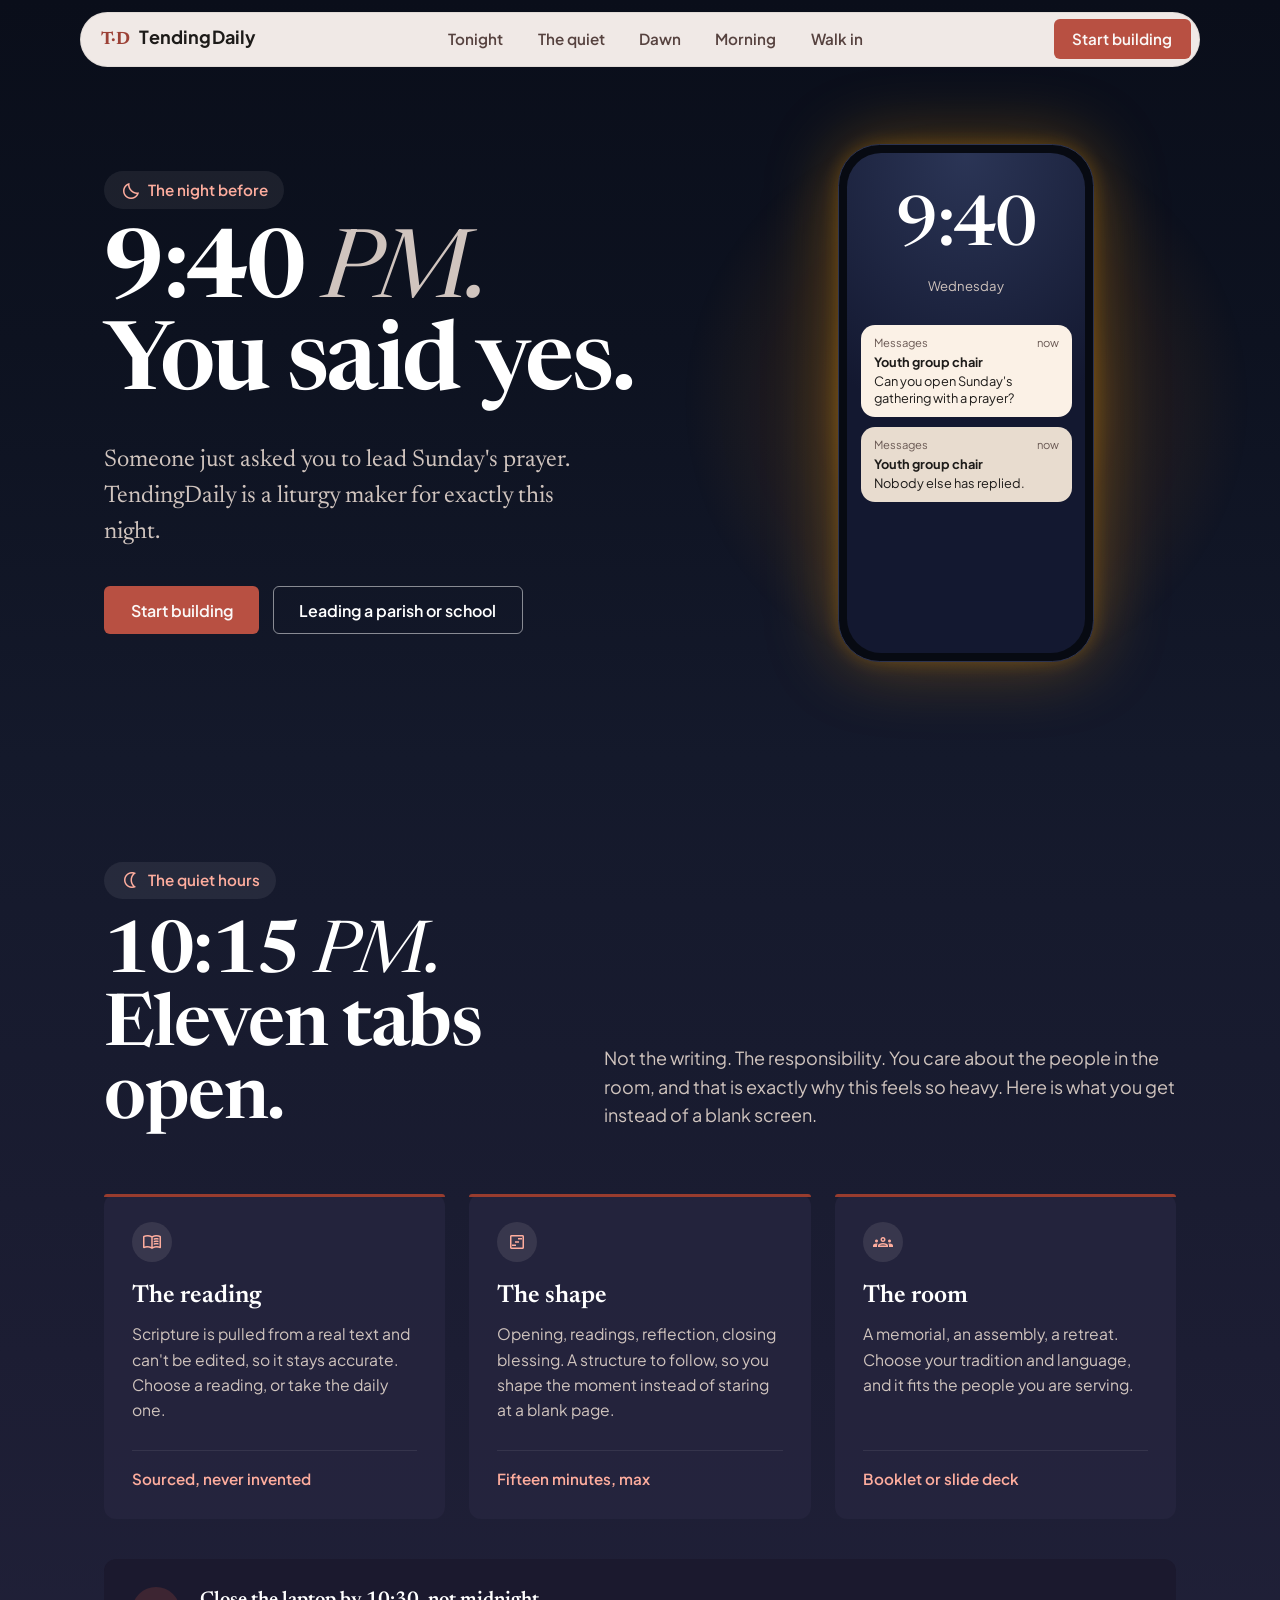
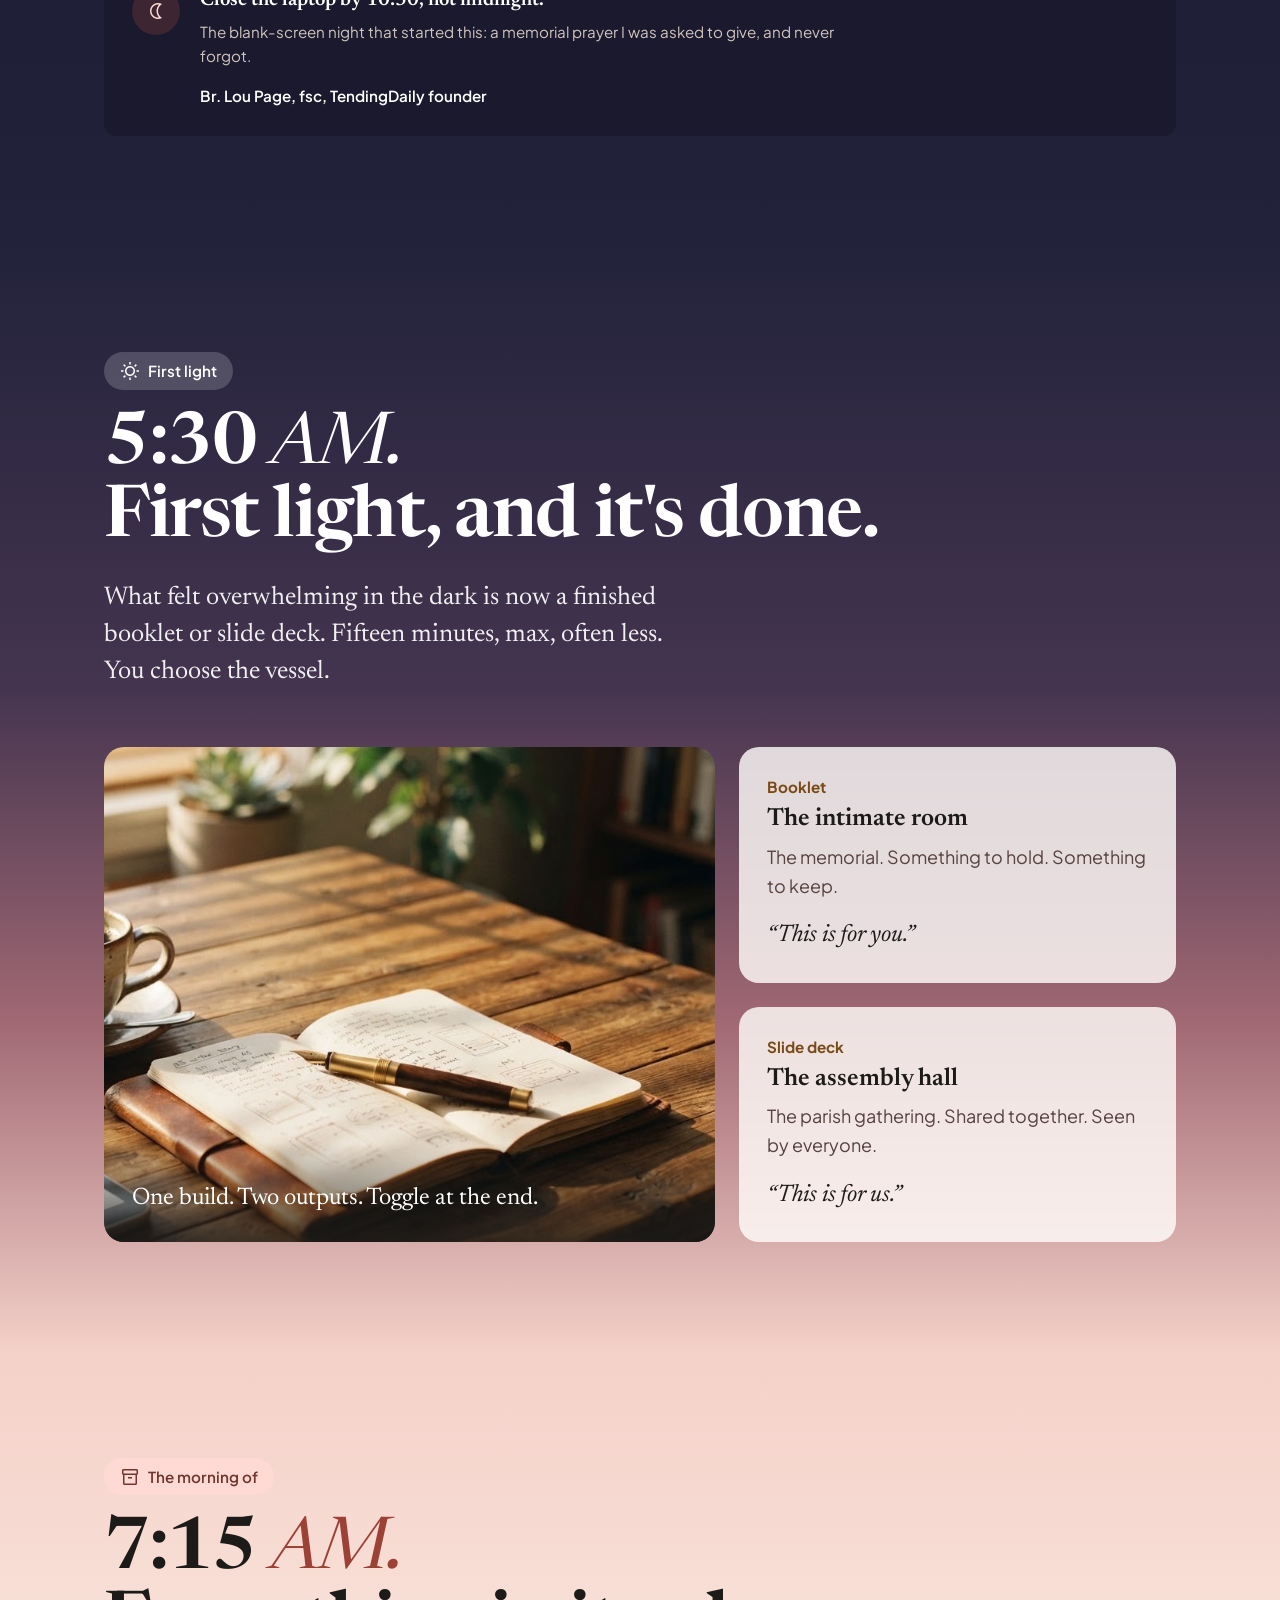
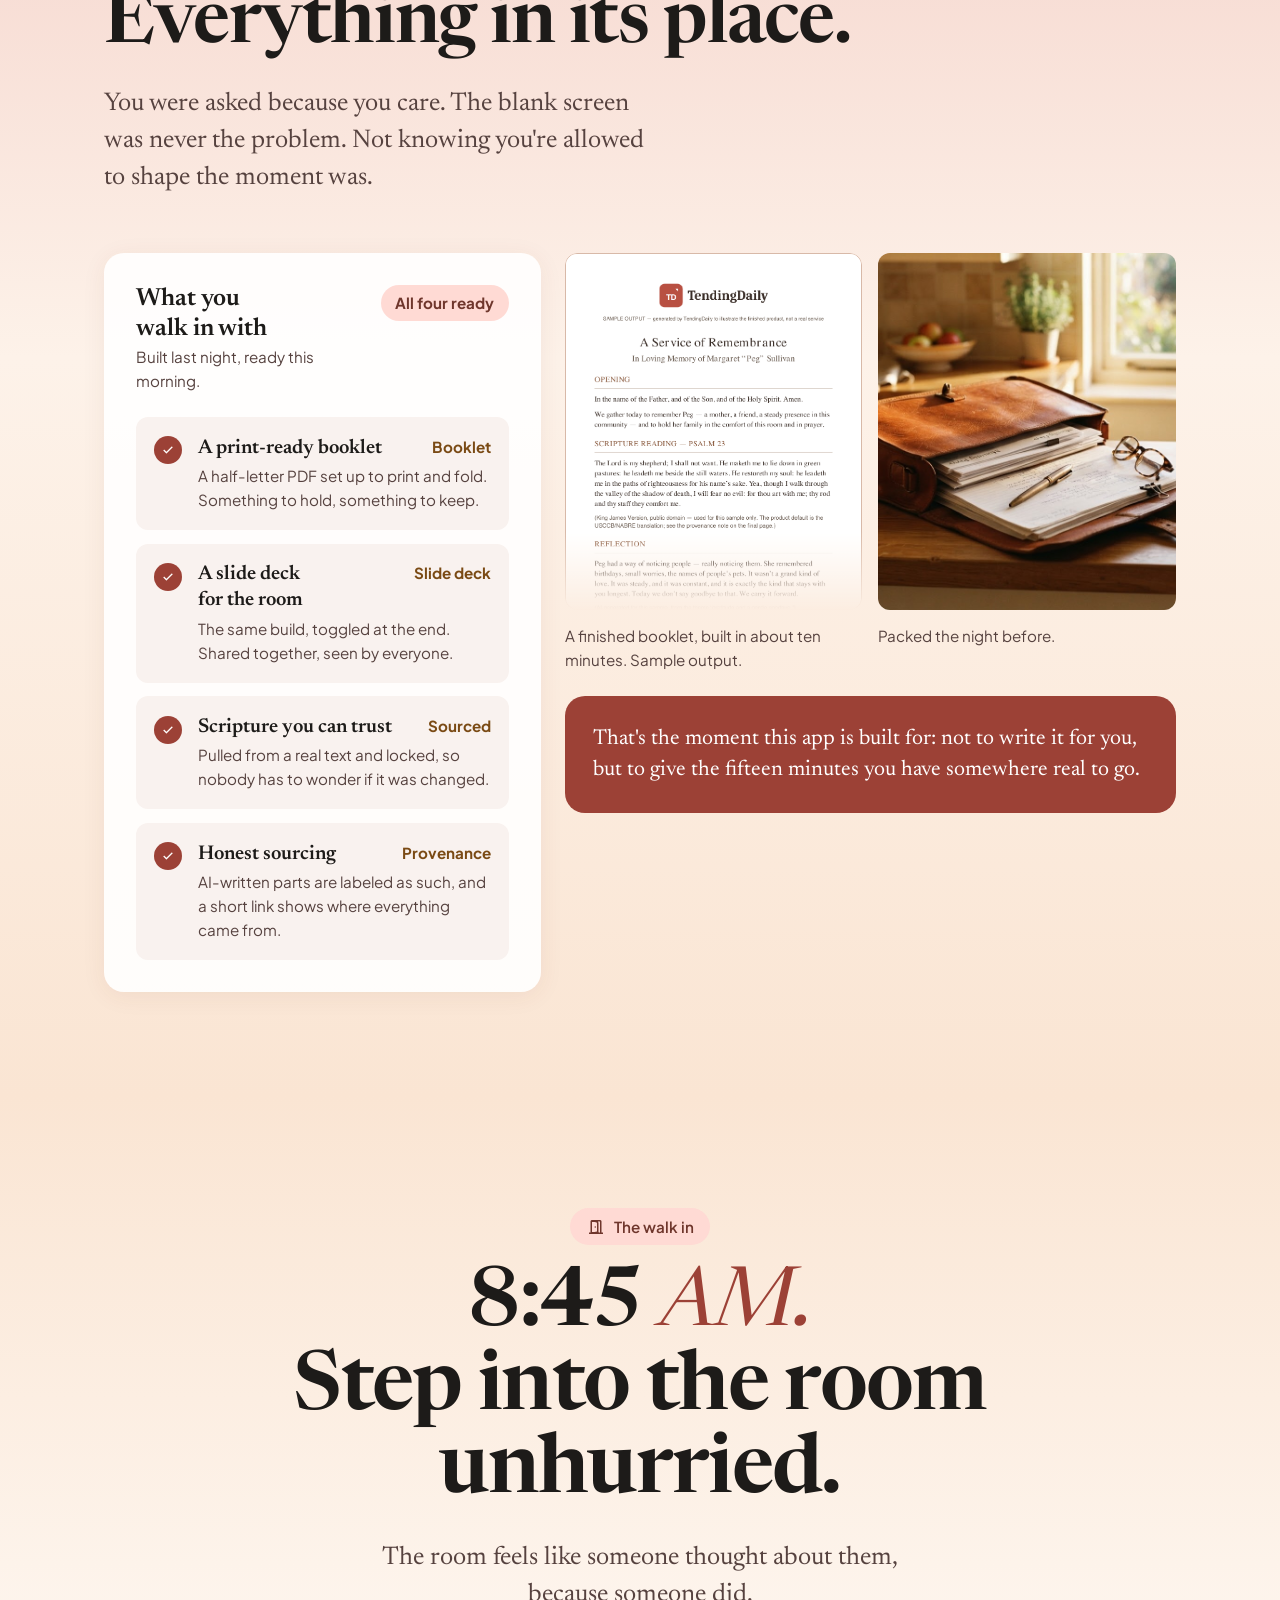
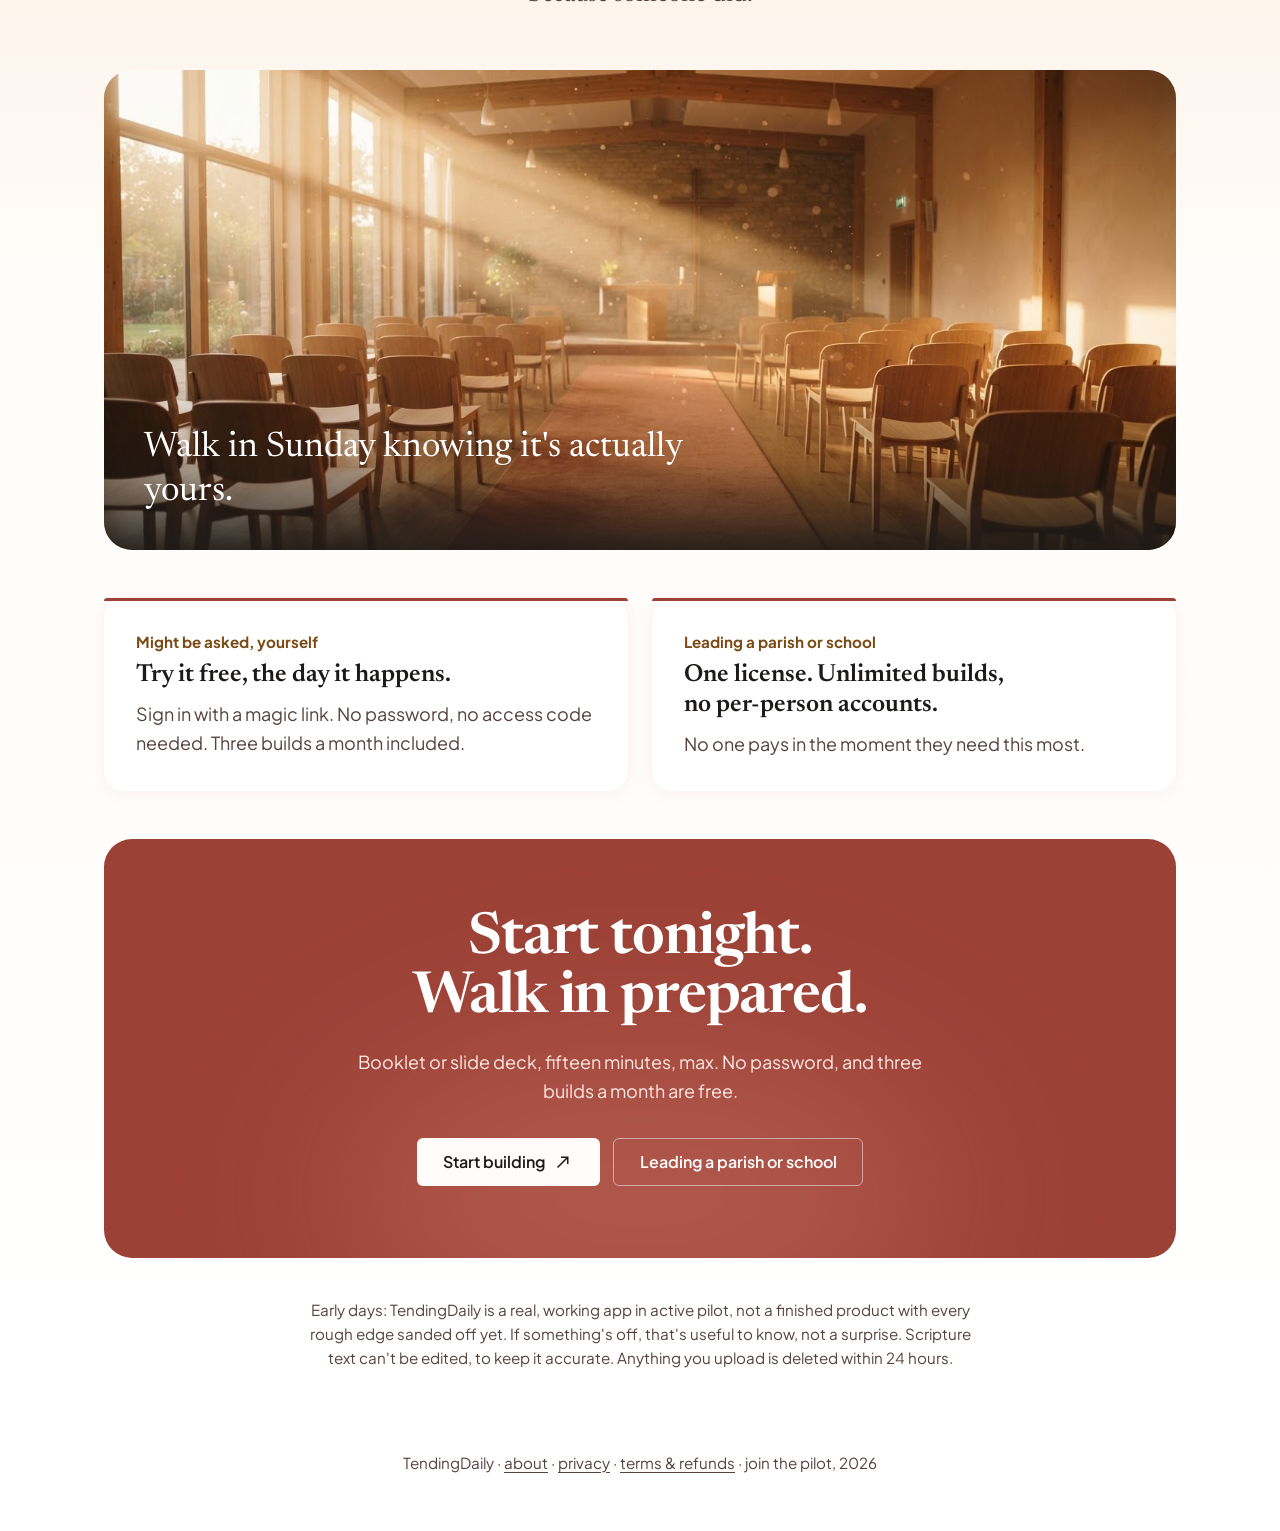
==== commit 88a69de7: "Sync landing page from TendingDaily@99c6cfe4012b47106b569be89a30e683c77245b6" ====
--- a/index.html
+++ b/index.html
@@ -67,7 +67,7 @@
     background: var(--white);
     color: var(--ink);
     font-family: var(--font-body);
-    font-size: 1.0625rem;
+    font-size: 1.125rem;
     line-height: 1.6;
     -webkit-font-smoothing: antialiased;
     overflow-x: hidden;
@@ -110,7 +110,7 @@
     display: inline-flex; align-items: center; gap: 0.5rem;
     padding: 0.4rem 1rem;
     border-radius: 999px;
-    font-size: 0.9rem; font-weight: 600;
+    font-size: 0.95rem; font-weight: 600;
     margin-bottom: 1.25rem;
   }
   .pill.dark { background: rgb(255 255 255 / 0.07); color: var(--peach); }
@@ -140,7 +140,7 @@
   .btn-primary:active { background: var(--terracotta-banked); }
   .btn-ghost-dark { color: #fff; border-color: rgb(255 255 255 / 0.5); background: transparent; }
   .btn-surface { background: var(--paper); color: var(--ink); }
-  .btn-sm { min-height: 40px; padding: 0.5rem 1.1rem; font-size: 0.92rem; }
+  .btn-sm { min-height: 40px; padding: 0.5rem 1.1rem; font-size: 0.95rem; }
   @media (hover: hover) and (pointer: fine) {
     .btn-primary:hover { background: var(--terracotta-deep); }
     .btn-ghost-dark:hover { border-color: #fff; background: rgb(255 255 255 / 0.1); }
@@ -165,7 +165,7 @@
   .bar nav { display: none; gap: 0.25rem; }
   .bar nav a {
     padding: 0.4rem 0.95rem; border-radius: 999px;
-    font-size: 0.9rem; font-weight: 600; color: var(--ink-soft); text-decoration: none;
+    font-size: 0.95rem; font-weight: 600; color: var(--ink-soft); text-decoration: none;
     transition: background-color 160ms ease, color 160ms ease;
   }
   .bar nav a:focus-visible, .brand:focus-visible { outline: 2px solid var(--terracotta); outline-offset: 2px; }
@@ -232,7 +232,7 @@
   .dcard .chip { width: 40px; height: 40px; border-radius: 50%; display: grid; place-items: center; background: rgb(243 232 226 / 0.1); color: var(--peach); margin-bottom: 1.25rem; }
   .dcard h3 { margin-bottom: 0.6rem; }
   .dcard p { font-size: 0.98rem; }
-  .dcard .foot { font-size: 0.88rem; font-weight: 600; color: var(--peach); padding-top: 1rem; border-top: 1px solid rgb(255 255 255 / 0.08); }
+  .dcard .foot { font-size: 0.95rem; font-weight: 600; color: var(--peach); padding-top: 1rem; border-top: 1px solid rgb(255 255 255 / 0.08); }
   @media (hover: hover) and (pointer: fine) { .dcard:hover { transform: translateY(-4px); background: rgb(46 42 74 / 0.9); } }
 
   .lamp-off {
@@ -257,7 +257,7 @@
   .photo .cap p { font-family: var(--font-display); font-size: 1.5rem; line-height: 1.3; margin: 0; }
   .dawn-cards { display: grid; gap: 1.5rem; }
   .lcard { background: rgb(255 252 249 / 0.82); border-radius: var(--radius-lg); padding: 1.75rem; color: var(--ink-soft); }
-  .lcard .kind { font-size: 0.9rem; font-weight: 700; color: var(--gold-deep); margin: 0 0 0.35rem; }
+  .lcard .kind { font-size: 0.95rem; font-weight: 700; color: var(--gold-deep); margin: 0 0 0.35rem; }
   .lcard h3 { margin-bottom: 0.5rem; color: var(--ink); }
   .lcard .line { font-family: var(--font-display); font-style: italic; font-size: 1.5rem; color: var(--ink); margin: 0.75rem 0 0; }
 
@@ -268,24 +268,24 @@
   .manifest { background: rgb(255 255 255 / 0.9); border-radius: var(--radius-lg); padding: 2rem; box-shadow: 0 4px 25px rgb(107 51 41 / 0.07); }
   .manifest header { display: flex; justify-content: space-between; align-items: flex-start; gap: 1rem; margin-bottom: 1.5rem; }
   .manifest header p { font-size: 0.95rem; }
-  .manifest .done { flex: none; background: #ffdad4; color: #6f362c; font-size: 0.85rem; font-weight: 700; padding: 0.35rem 0.9rem; border-radius: 999px; }
+  .manifest .done { flex: none; background: #ffdad4; color: #6f362c; font-size: 0.95rem; font-weight: 700; padding: 0.35rem 0.9rem; border-radius: 999px; }
   .item { display: flex; gap: 1rem; padding: 1.1rem; border-radius: var(--radius-md); background: #f9f2ef; }
   .item + .item { margin-top: 0.85rem; }
   .item .tick { flex: none; width: 28px; height: 28px; border-radius: 50%; background: var(--terracotta-deep); color: #fff; display: grid; place-items: center; margin-top: 0.1rem; }
   .item .tick .ms { font-size: 18px; }
   .item .top { display: flex; justify-content: space-between; gap: 1rem; align-items: baseline; }
   .item h4 { color: var(--ink); }
-  .item .tag { font-size: 0.82rem; font-weight: 700; color: var(--gold-deep); white-space: nowrap; }
+  .item .tag { font-size: 0.95rem; font-weight: 700; color: var(--gold-deep); white-space: nowrap; }
   .item p { font-size: 0.95rem; margin-top: 0.2rem; }
   .pair { display: grid; grid-template-columns: repeat(2, minmax(0, 1fr)); gap: 1rem; align-items: start; }
   figure.sample, figure.bag { margin: 0; }
   .bag-photo { aspect-ratio: 5 / 6; overflow: hidden; border-radius: var(--radius-md); }
   .bag-photo img { display: block; width: 100%; height: 100%; object-fit: cover; object-position: 32% 50%; }
-  figure.bag figcaption { margin-top: 0.85rem; font-size: 0.9rem; }
+  figure.bag figcaption { margin-top: 0.85rem; font-size: 0.95rem; }
   .sample-page { aspect-ratio: 5 / 6; overflow: hidden; border-radius: var(--radius-md); border: 1px solid #d8b9a8; background: #fffdf9;
     -webkit-mask-image: linear-gradient(to bottom, #000 78%, transparent 100%); mask-image: linear-gradient(to bottom, #000 78%, transparent 100%); }
   .sample-page img { display: block; width: 100%; height: auto; }
-  figure.sample figcaption { margin-top: 0.85rem; font-size: 0.9rem; }
+  figure.sample figcaption { margin-top: 0.85rem; font-size: 0.95rem; }
   .pull { margin-top: 1.5rem; padding: 1.75rem; border-radius: var(--radius-lg); background: var(--terracotta-deep); color: #fff; }
   .pull p { font-family: var(--font-display); font-size: 1.35rem; line-height: 1.4; margin: 0; max-width: none; }
 
@@ -302,7 +302,7 @@
   .paths { display: grid; grid-template-columns: repeat(2, minmax(0, 1fr)); gap: 1.5rem; margin: 3rem 0; }
   .path { position: relative; background: #fff; border-radius: var(--radius-lg); padding: 2rem; box-shadow: 0 2px 18px rgb(152 60 46 / 0.07); }
   .path::before { content: ""; position: absolute; top: 0; left: 0; right: 0; height: 3px; border-radius: var(--radius-lg) var(--radius-lg) 0 0; background: var(--terracotta-deep); }
-  .path .kind { font-size: 0.9rem; font-weight: 700; color: var(--gold-deep); margin: 0 0 0.4rem; }
+  .path .kind { font-size: 0.95rem; font-weight: 700; color: var(--gold-deep); margin: 0 0 0.4rem; }
   .path h3 { margin-bottom: 0.6rem; color: var(--ink); }
 
   .final { position: relative; overflow: hidden; border-radius: 28px; background: var(--terracotta-deep); color: #fff; padding: clamp(2.5rem, 6vw, 4.5rem) 1.5rem; text-align: center; }
@@ -311,10 +311,10 @@
   .final h2 { color: #fff; font-size: clamp(2.2rem, 5vw, 3.6rem); max-width: 16ch; margin: 0 auto 1.25rem; }
   .final p { color: #ffe9e4; max-width: 38rem; margin: 0 auto 2rem; }
   .final .cta-row { justify-content: center; }
-  .proof-note { font-size: 0.9rem; max-width: 62ch; margin: 2.5rem auto 0; text-align: center; color: var(--ink-soft); }
+  .proof-note { font-size: 0.95rem; max-width: 62ch; margin: 2.5rem auto 0; text-align: center; color: var(--ink-soft); }
 
   footer { background: var(--white); padding: 2rem 0 3.5rem; }
-  footer p { font-size: 0.9rem; color: var(--ink-soft); max-width: none; text-align: center; }
+  footer p { font-size: 0.95rem; color: var(--ink-soft); max-width: none; text-align: center; }
   footer a { color: var(--ink-soft); text-underline-offset: 3px; }
   footer a:focus-visible { outline: 2px solid var(--terracotta); outline-offset: 2px; }
 
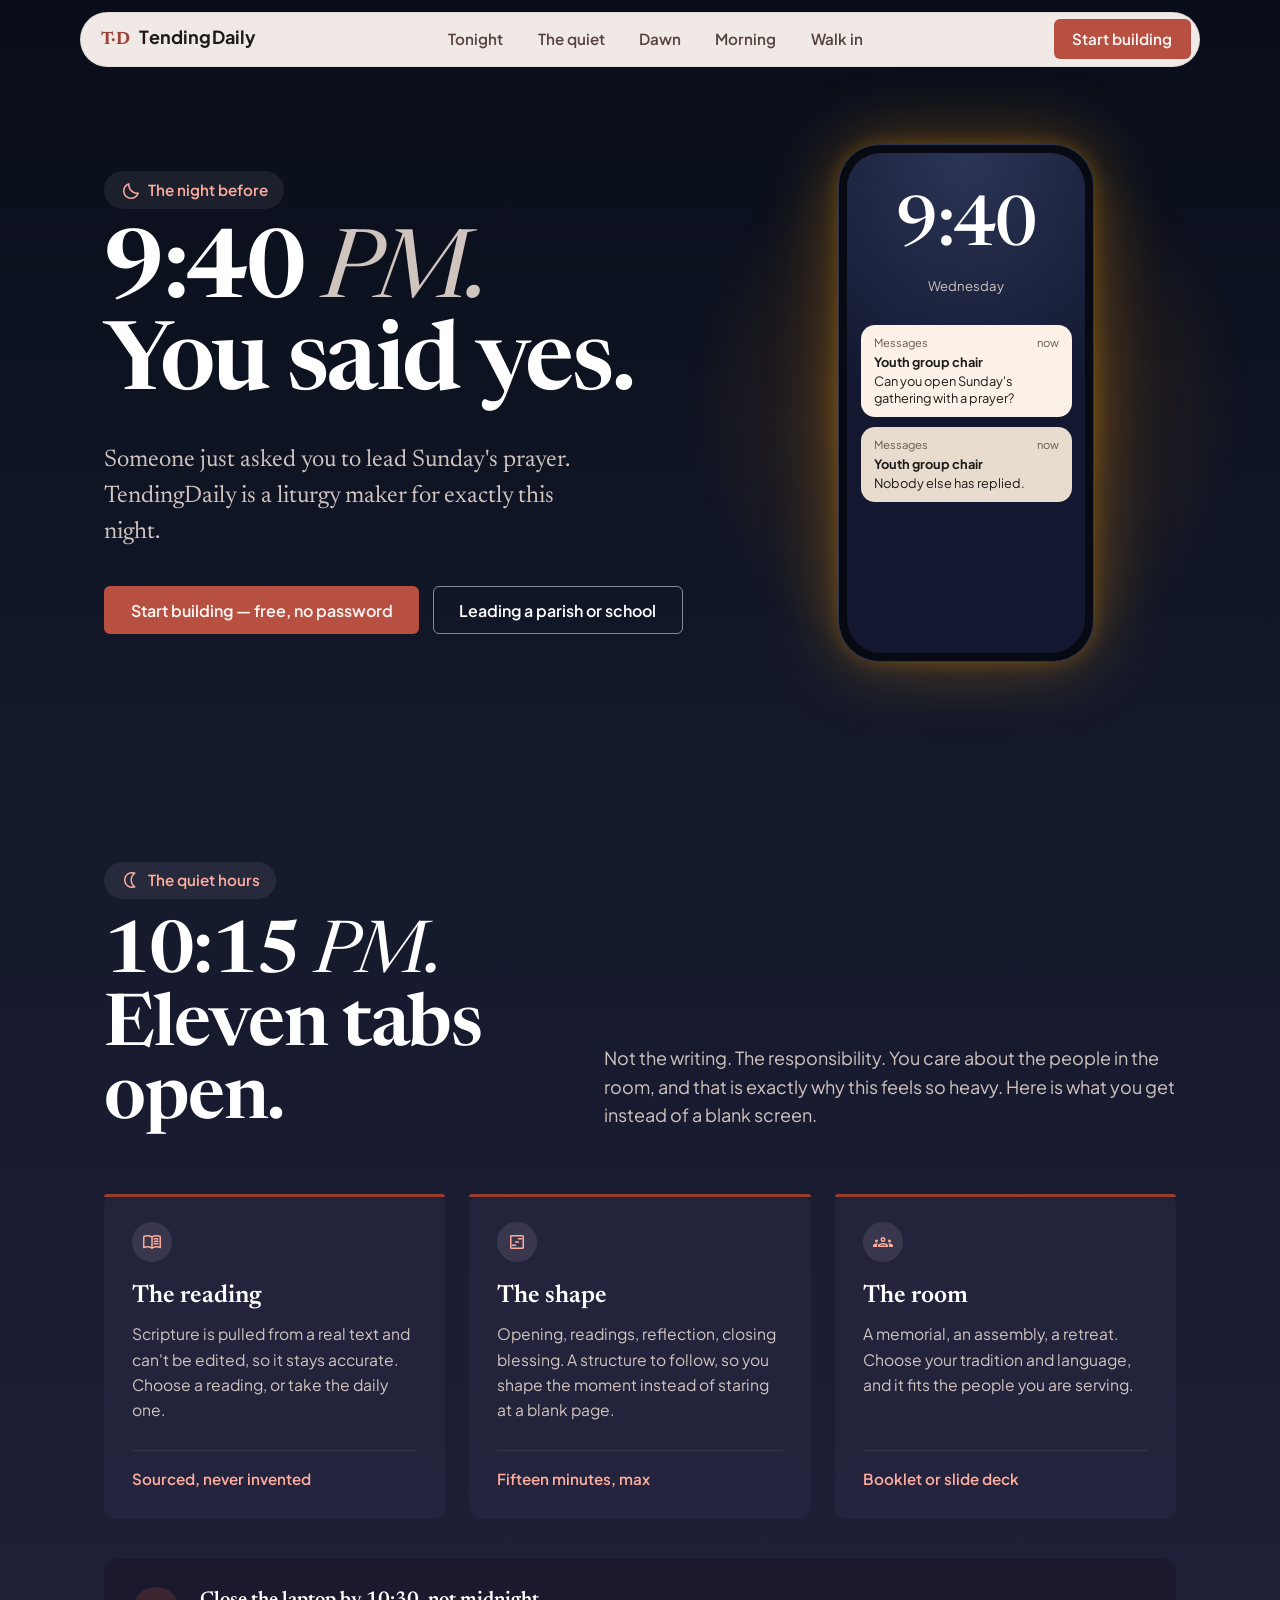
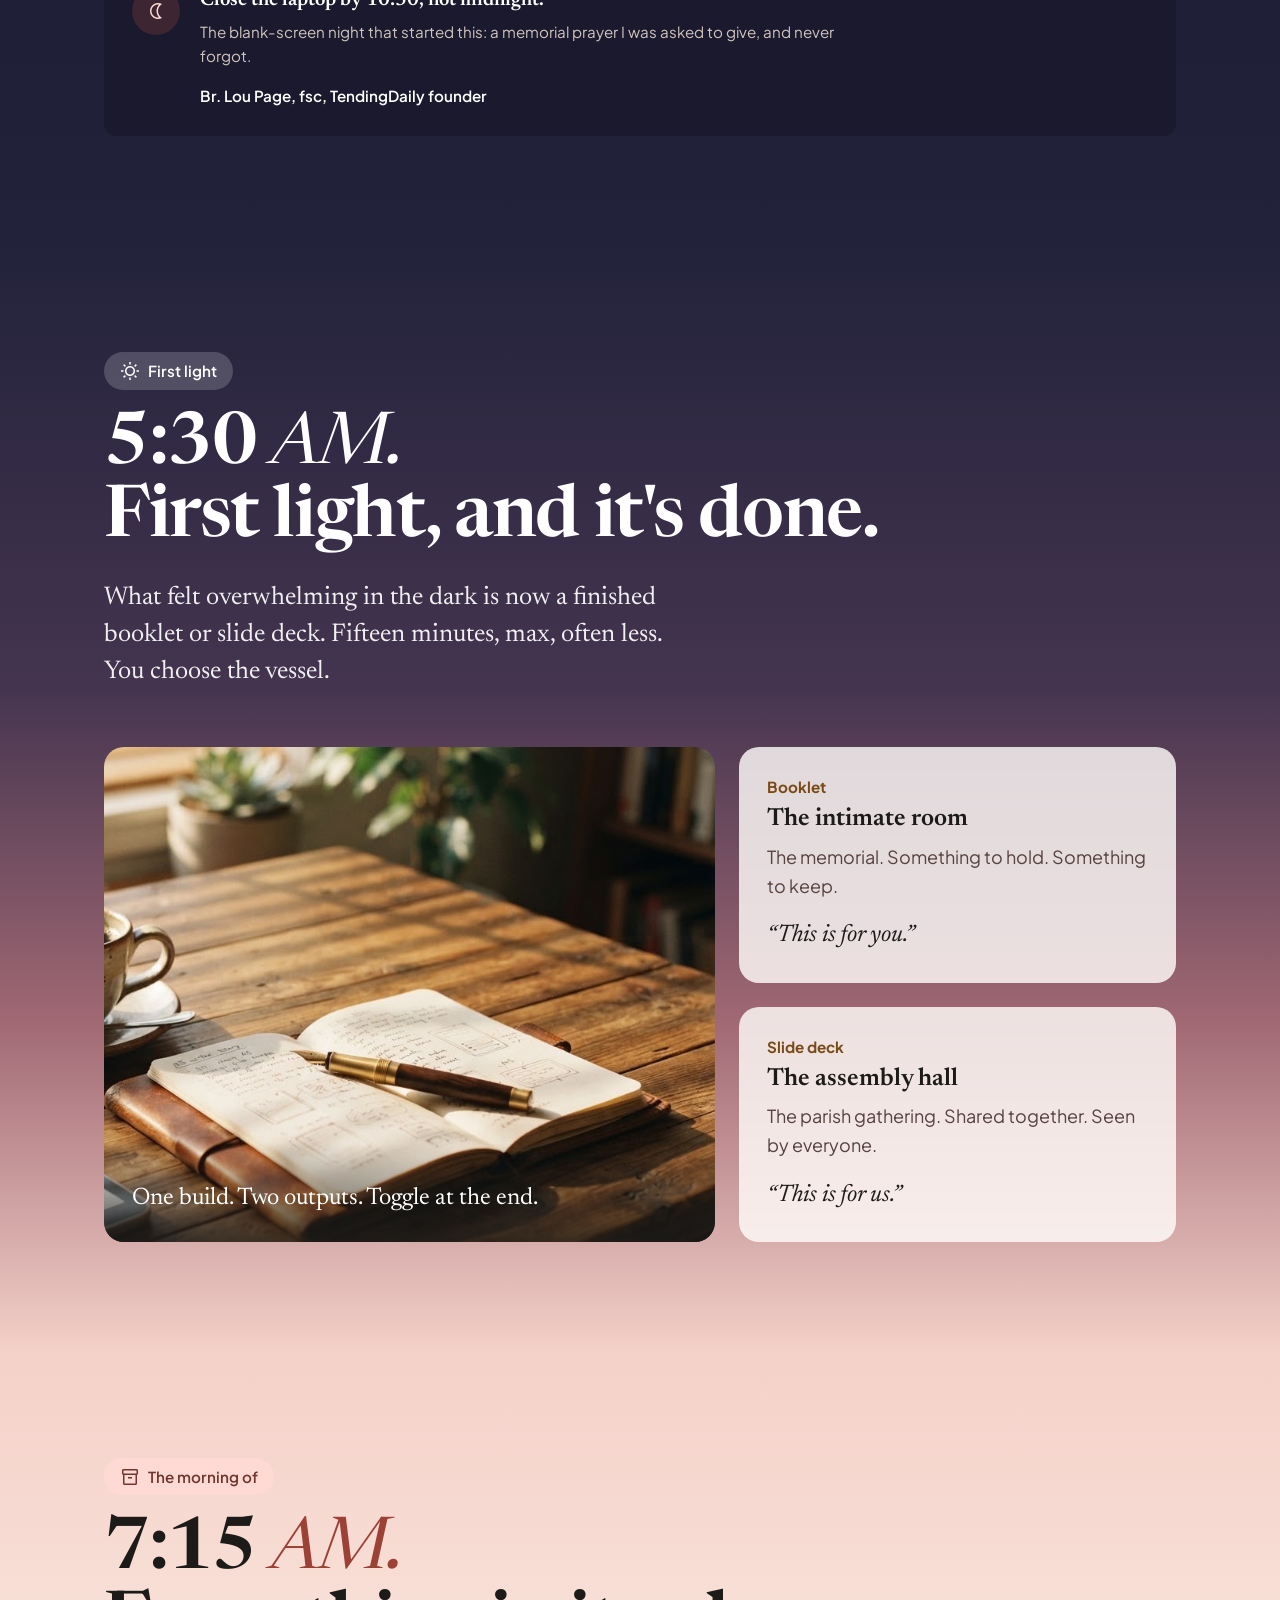
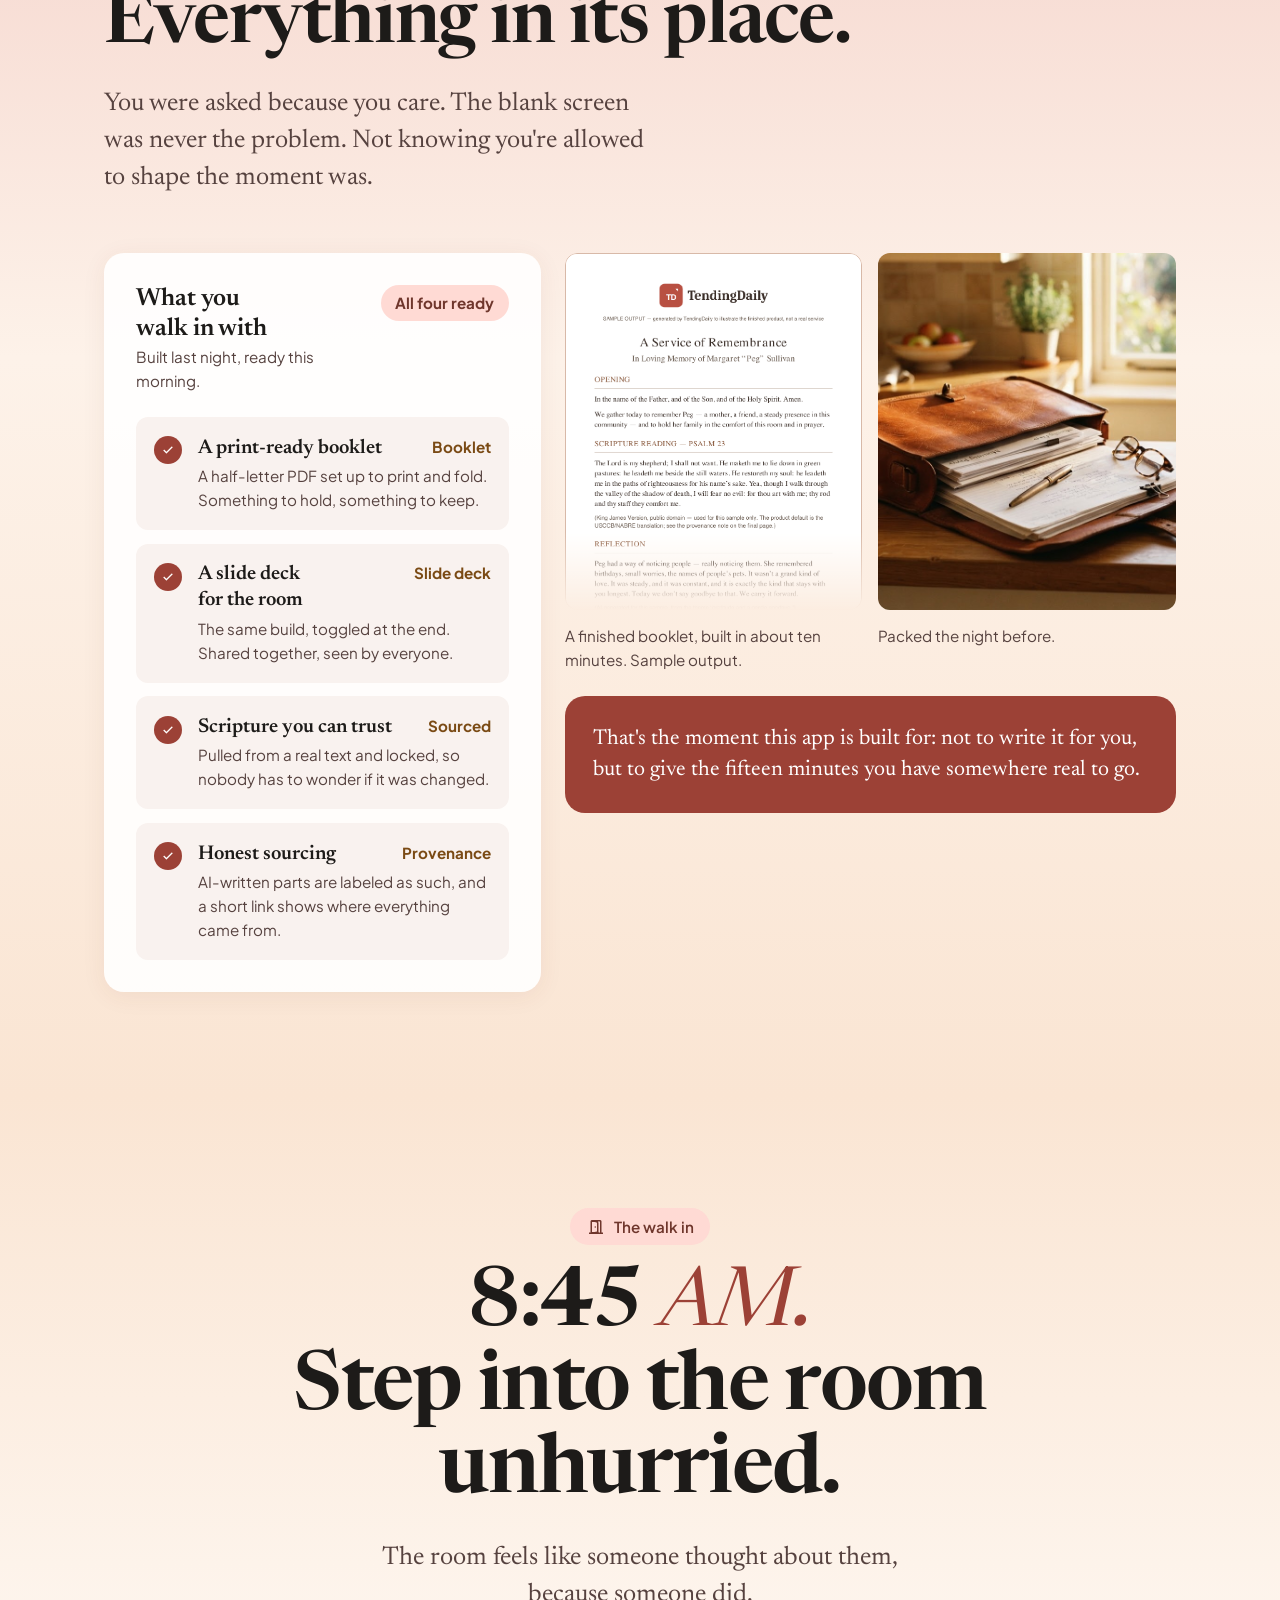
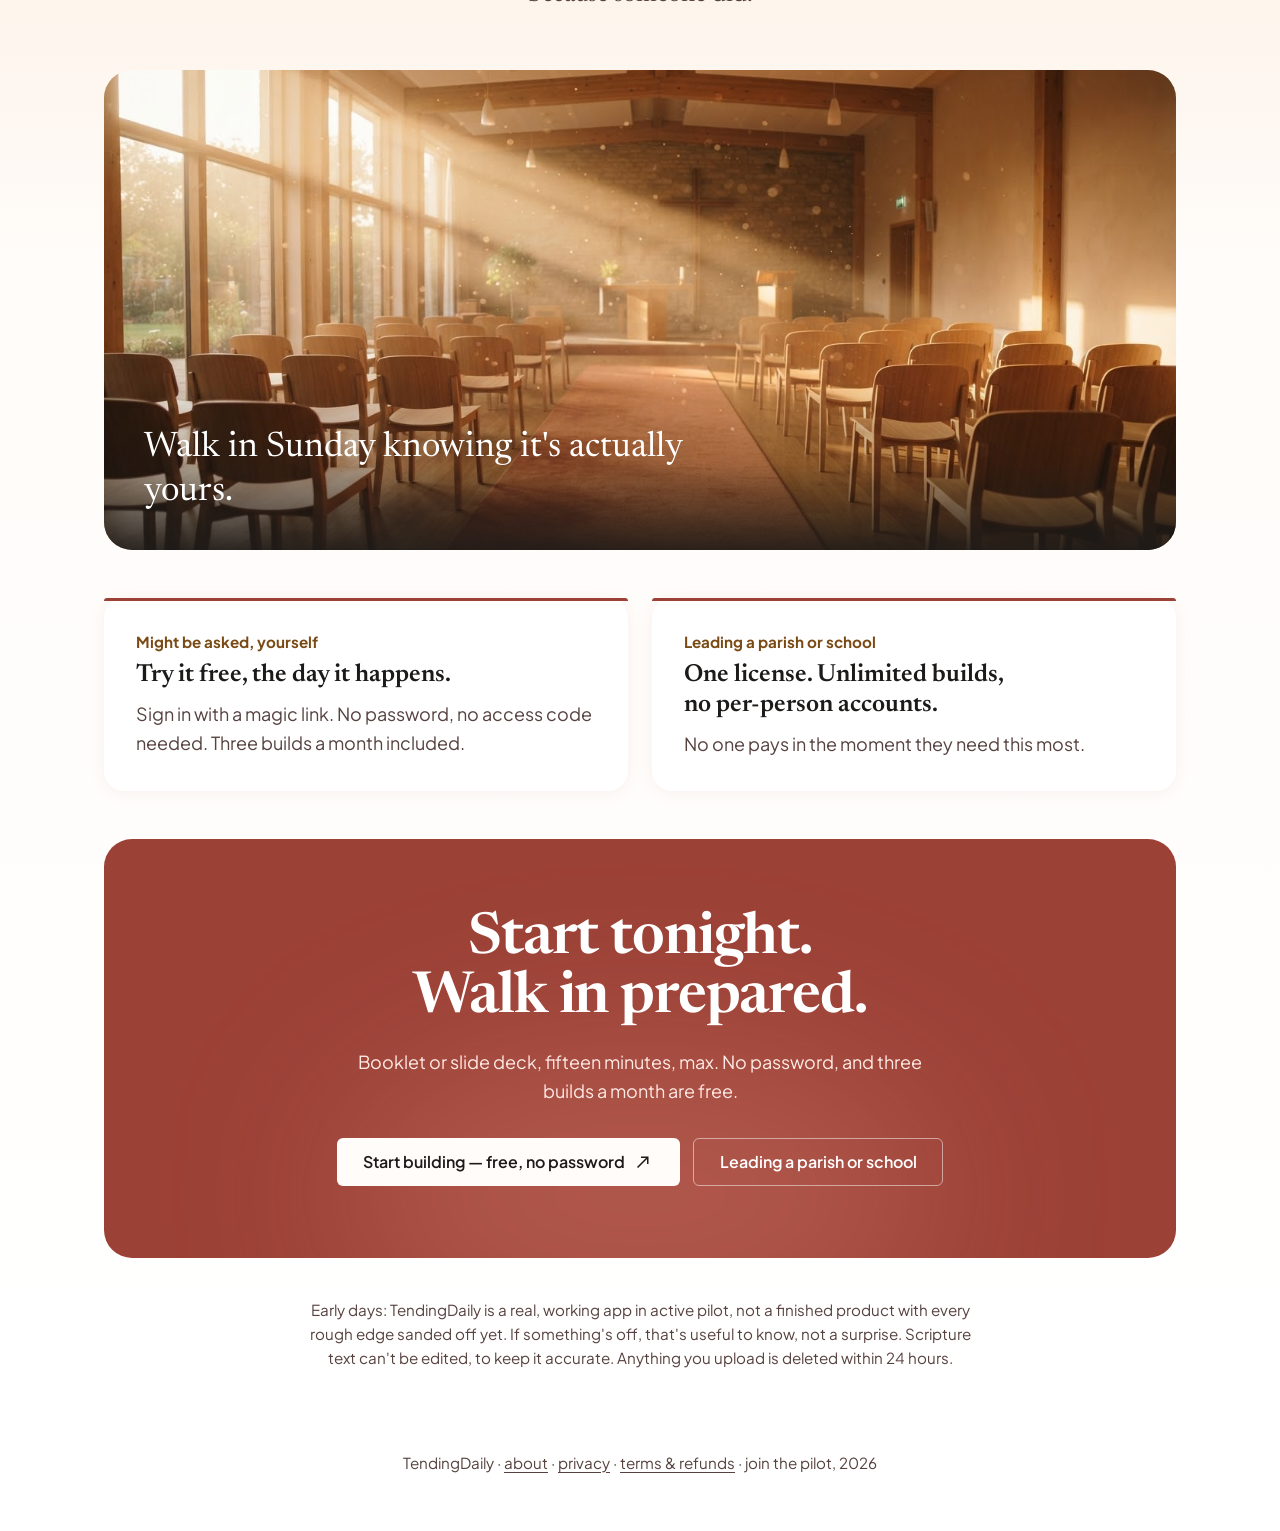
==== commit d30cac8e: "Sync landing page from TendingDaily@6d165c5925d1e4e34b166f42df416fd660fc862f" ====
--- a/index.html
+++ b/index.html
@@ -374,7 +374,7 @@
         <h1 class="rise" style="--i:1">9:40 <i>PM.</i><br>You said yes.</h1>
         <p class="hero-sub rise" style="--i:2">Someone just asked you to lead Sunday's prayer. TendingDaily is a liturgy maker for exactly this night.</p>
         <div class="cta-row rise" style="--i:3">
-          <a class="btn btn-primary" href="https://app.tendingdaily.org" onclick="gtag('event','start_building_click')">Start building</a>
+          <a class="btn btn-primary" href="https://app.tendingdaily.org" onclick="gtag('event','start_building_click')">Start building — free, no password</a>
           <a class="btn btn-ghost-dark" href="mailto:ourenglish2019@gmail.com?subject=TendingDaily%20institutional%20license" onclick="gtag('event','get_in_touch_click')">Leading a parish or school</a>
         </div>
       </div>
@@ -581,7 +581,7 @@
         <h2>Start tonight. Walk in prepared.</h2>
         <p>Booklet or slide deck, fifteen minutes, max. No password, and three builds a month are free.</p>
         <div class="cta-row">
-          <a class="btn btn-surface" href="https://app.tendingdaily.org" onclick="gtag('event','start_building_click')">Start building <span class="ms" aria-hidden="true">north_east</span></a>
+          <a class="btn btn-surface" href="https://app.tendingdaily.org" onclick="gtag('event','start_building_click')">Start building — free, no password <span class="ms" aria-hidden="true">north_east</span></a>
           <a class="btn btn-ghost-dark" href="mailto:ourenglish2019@gmail.com?subject=TendingDaily%20institutional%20license" onclick="gtag('event','get_in_touch_click')">Leading a parish or school</a>
         </div>
       </div>
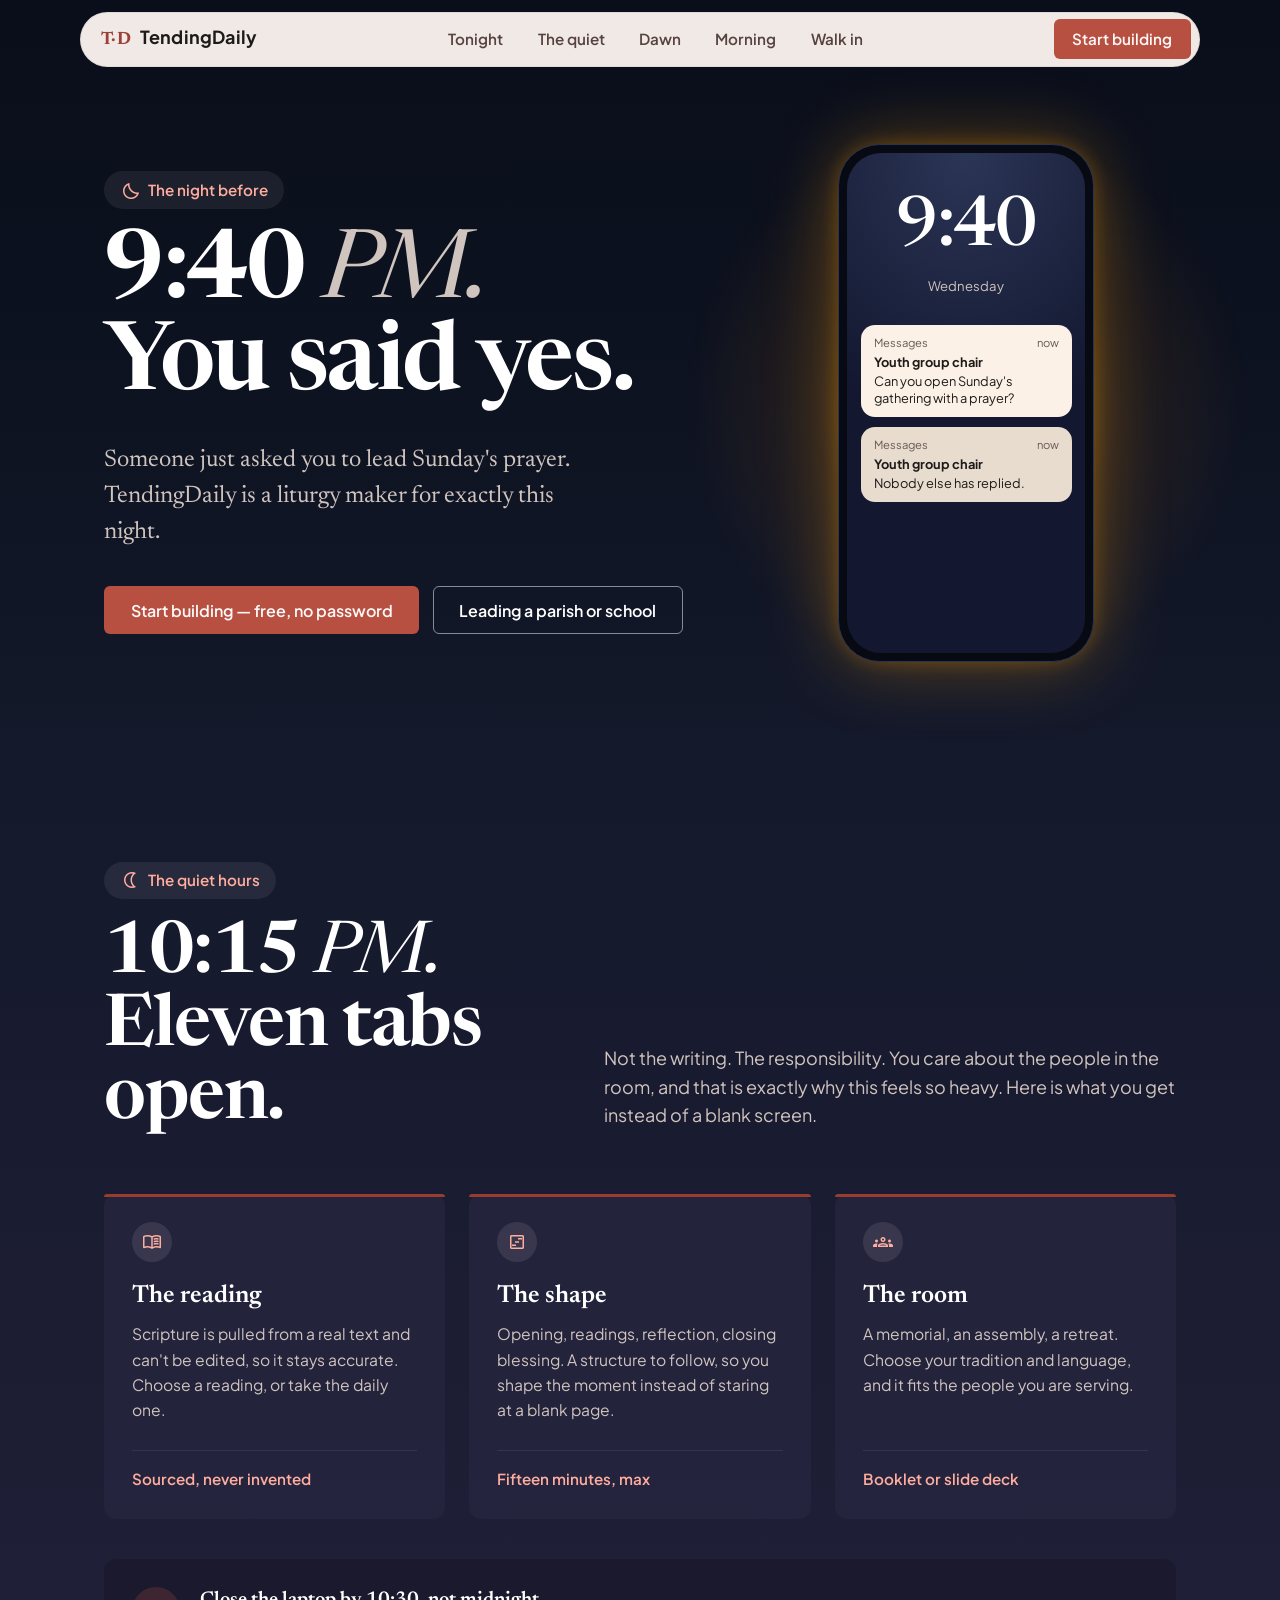
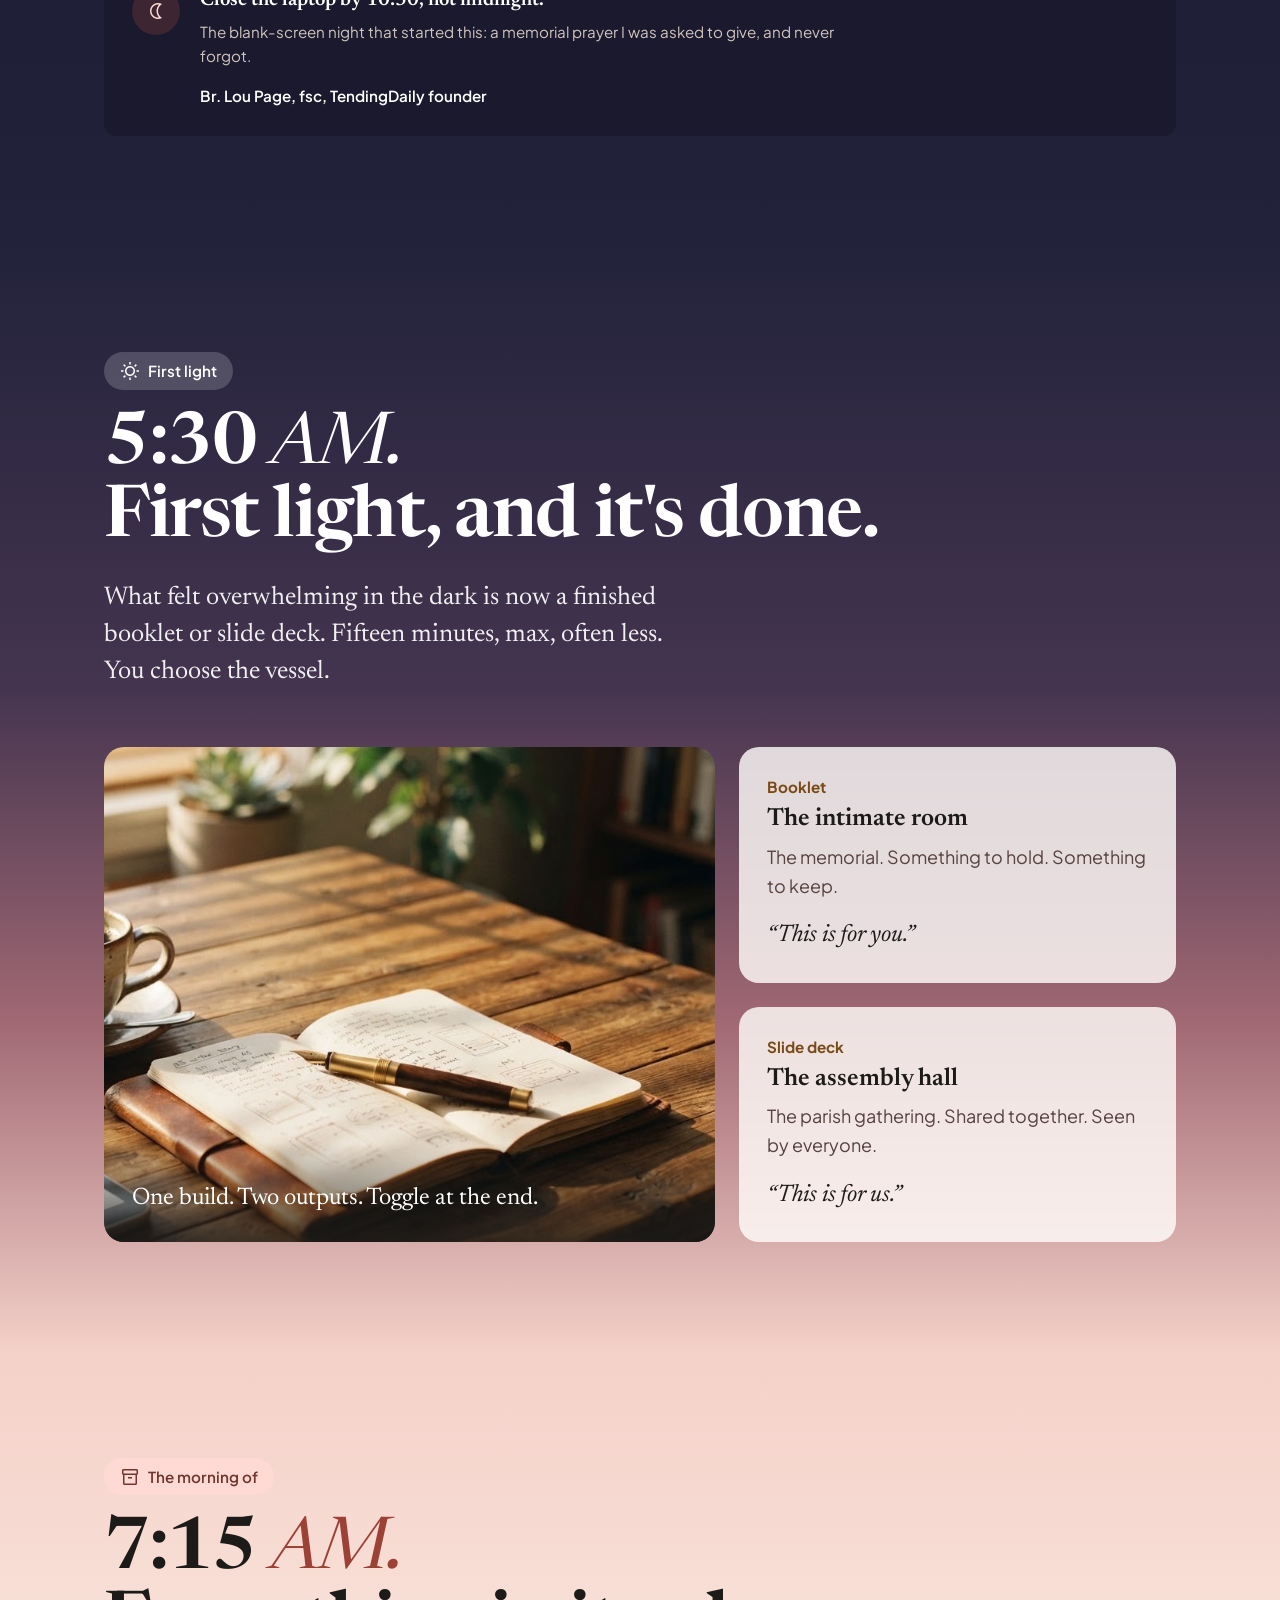
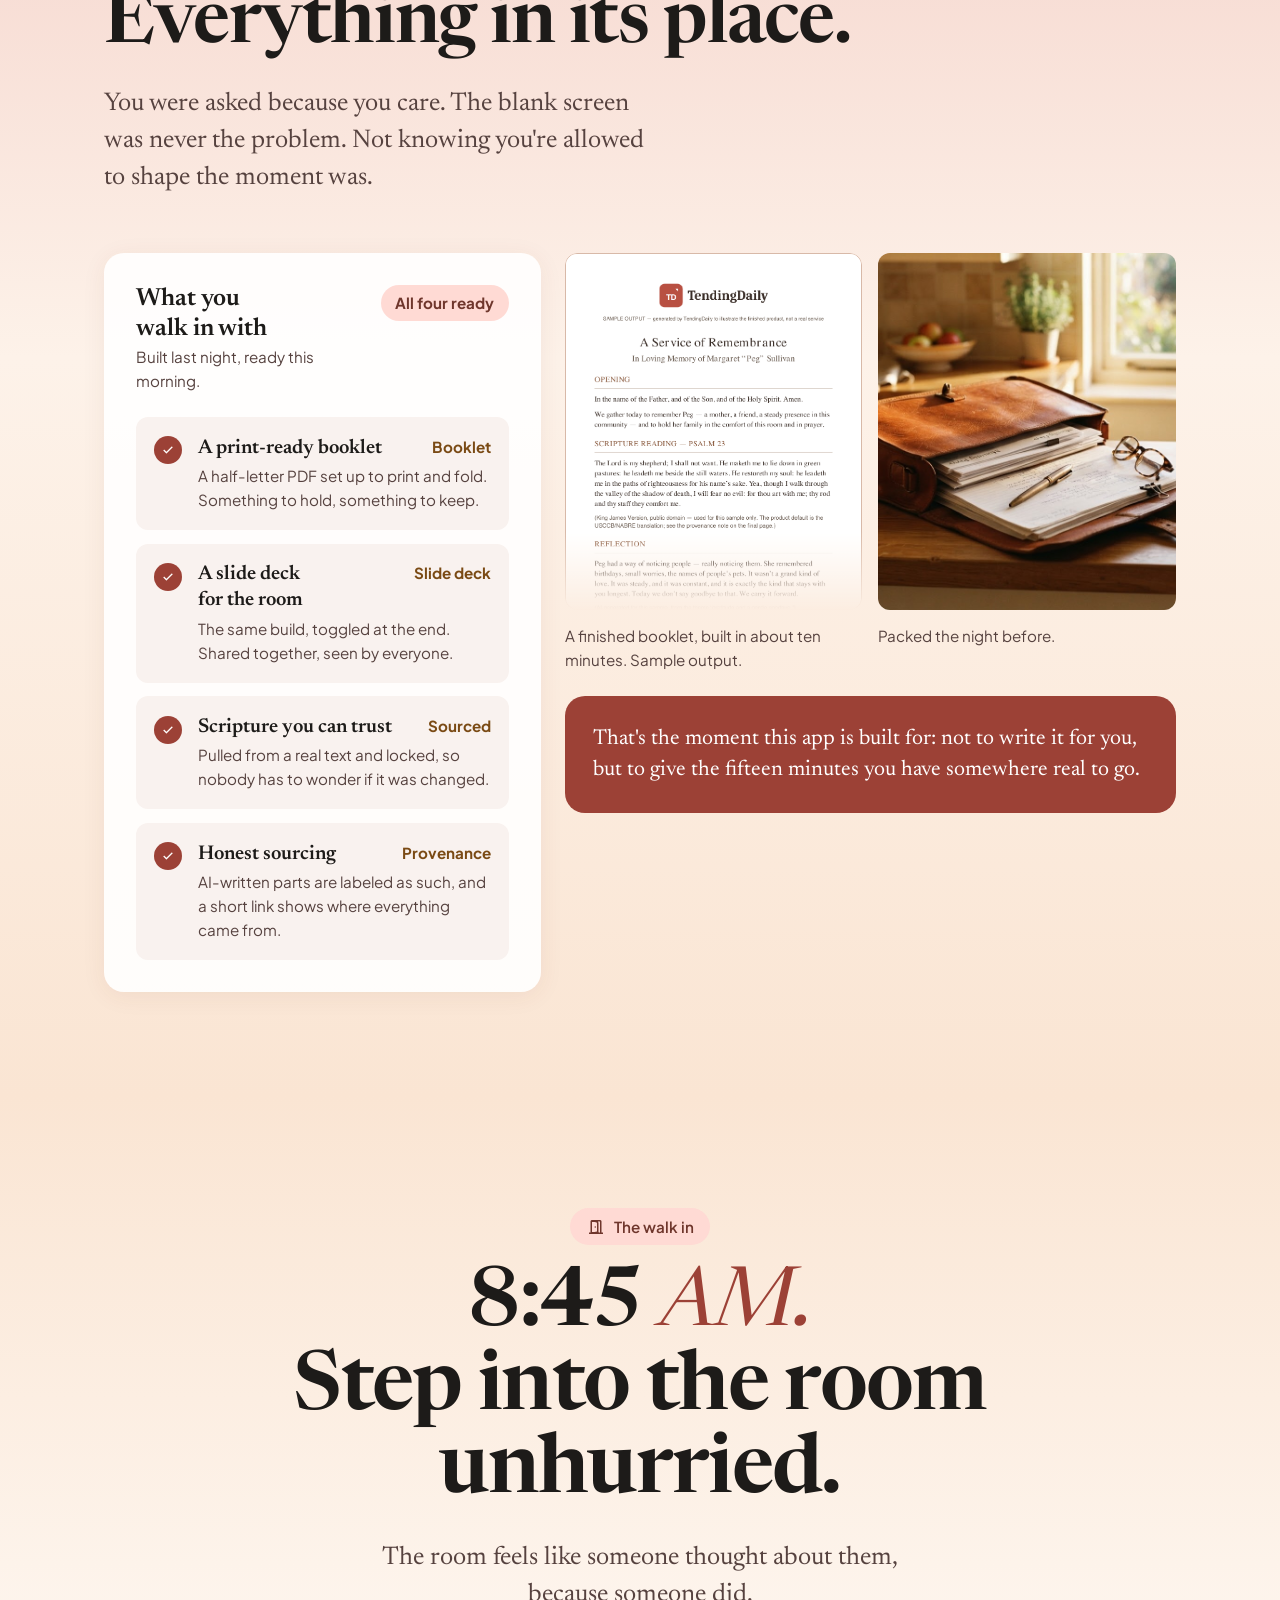
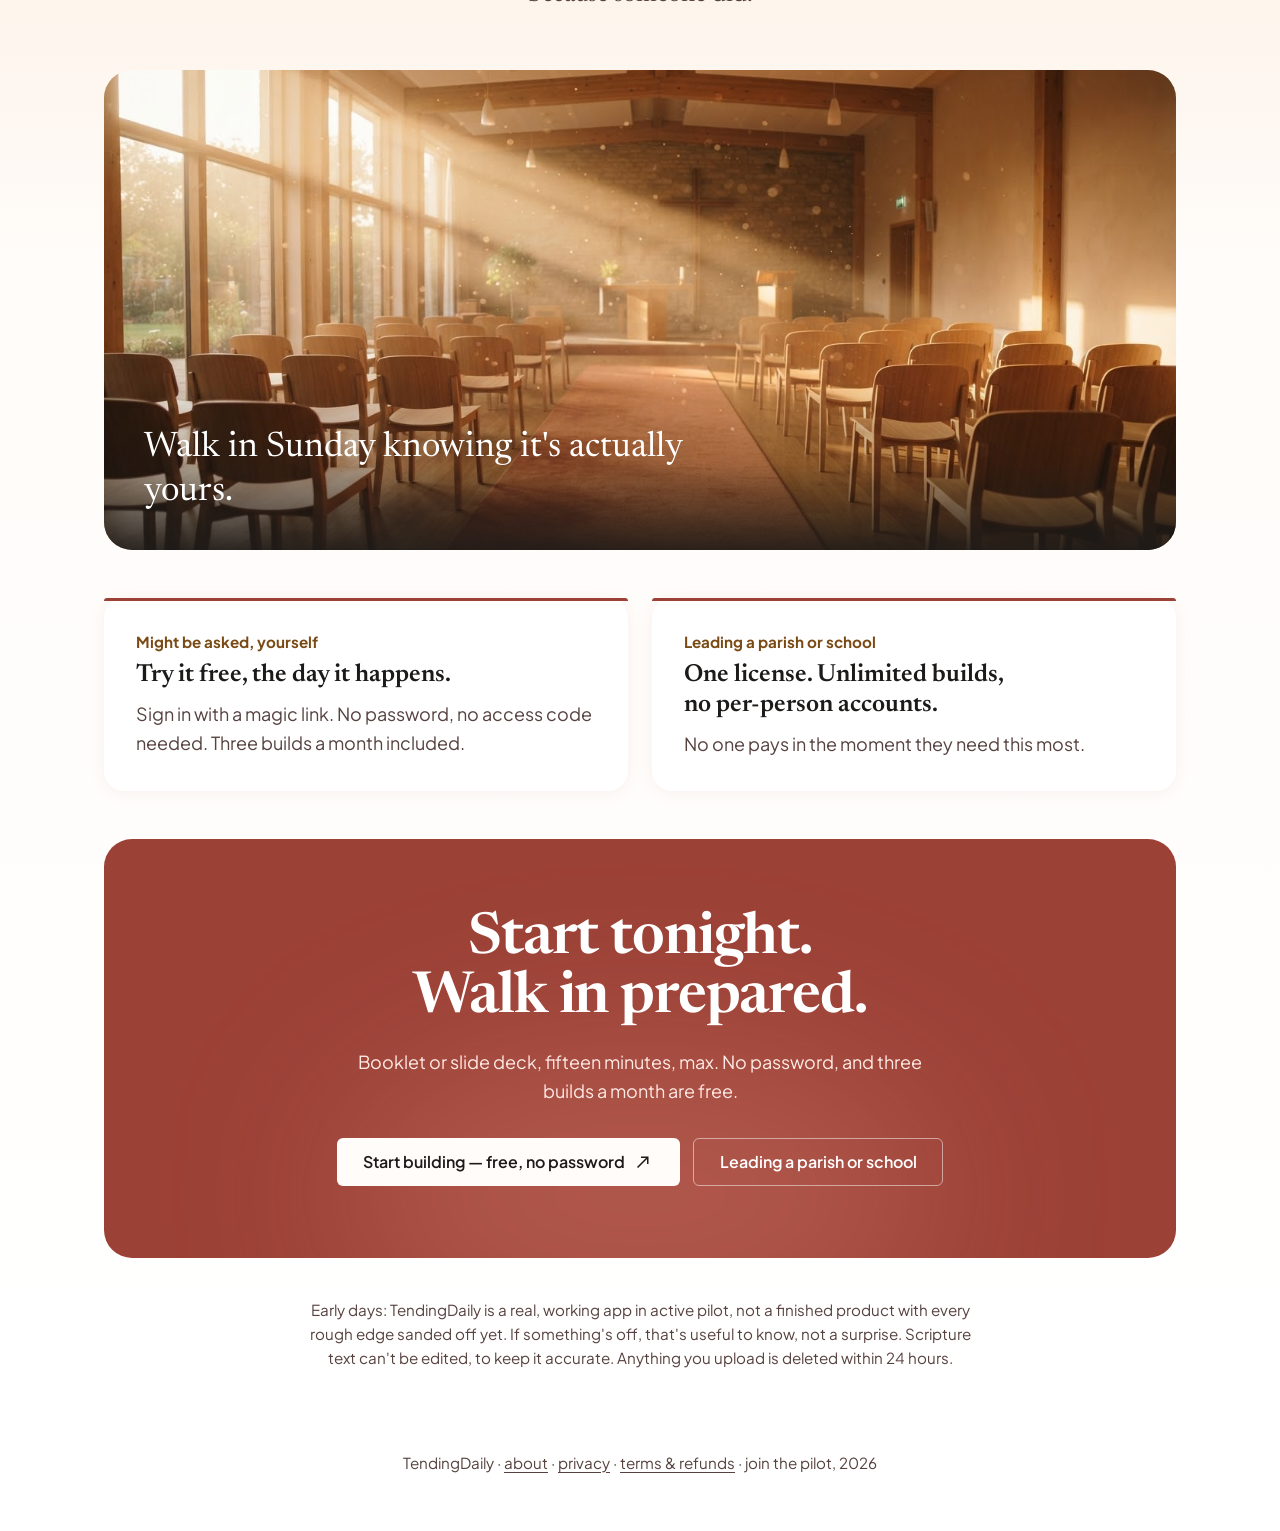
==== commit 1ce8d33a: "Sync landing page from TendingDaily@ef43a91f38c2775eb03534224a4f535c14223218" ====
--- a/index.html
+++ b/index.html
@@ -4,7 +4,7 @@
 <meta charset="UTF-8">
 <meta name="viewport" content="width=device-width, initial-scale=1">
 <meta name="color-scheme" content="dark light">
-<title>TendingDaily: a liturgy maker</title>
+<title>TendingDaily — build a prayer service or liturgy in 15 minutes</title>
 <meta name="description" content="Build a booklet or slide deck for whatever you're planning, near or far. Fifteen minutes, max.">
 <link rel="preconnect" href="https://fonts.googleapis.com">
 <link rel="preconnect" href="https://fonts.gstatic.com" crossorigin>
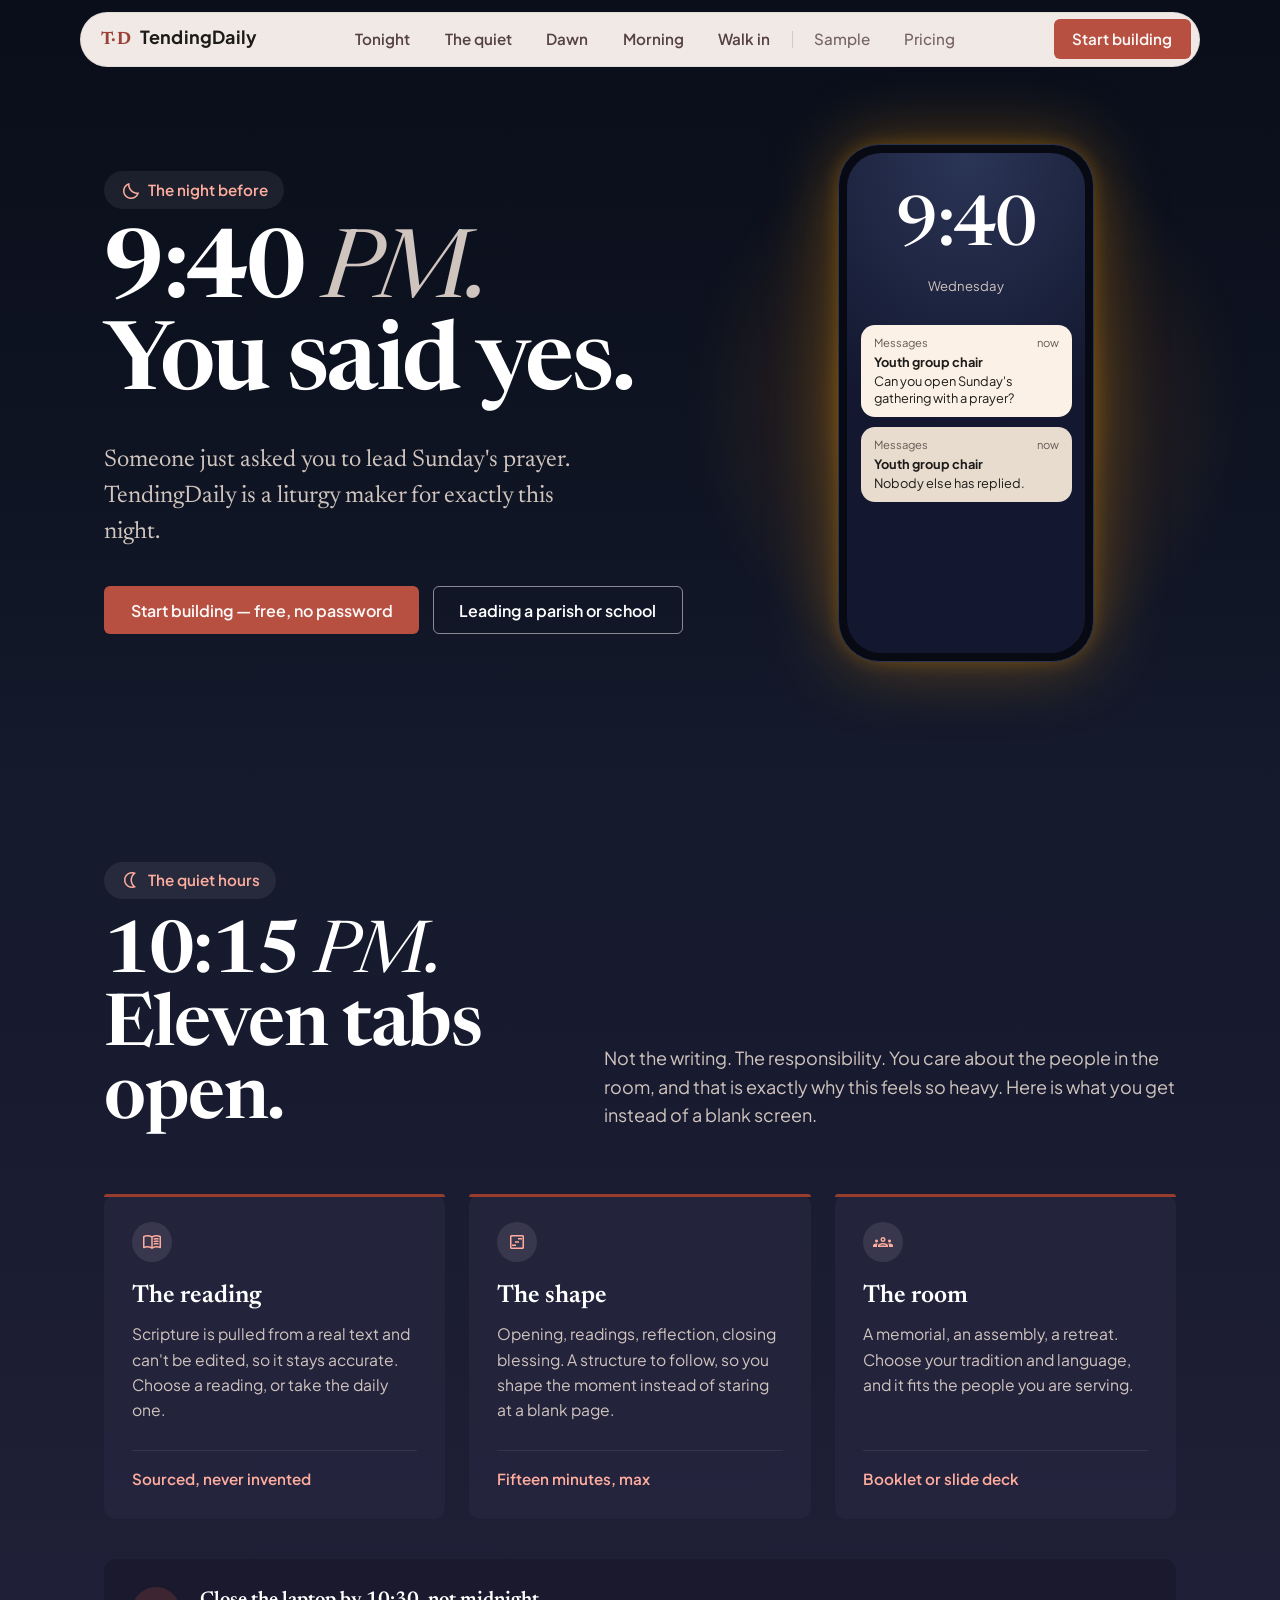
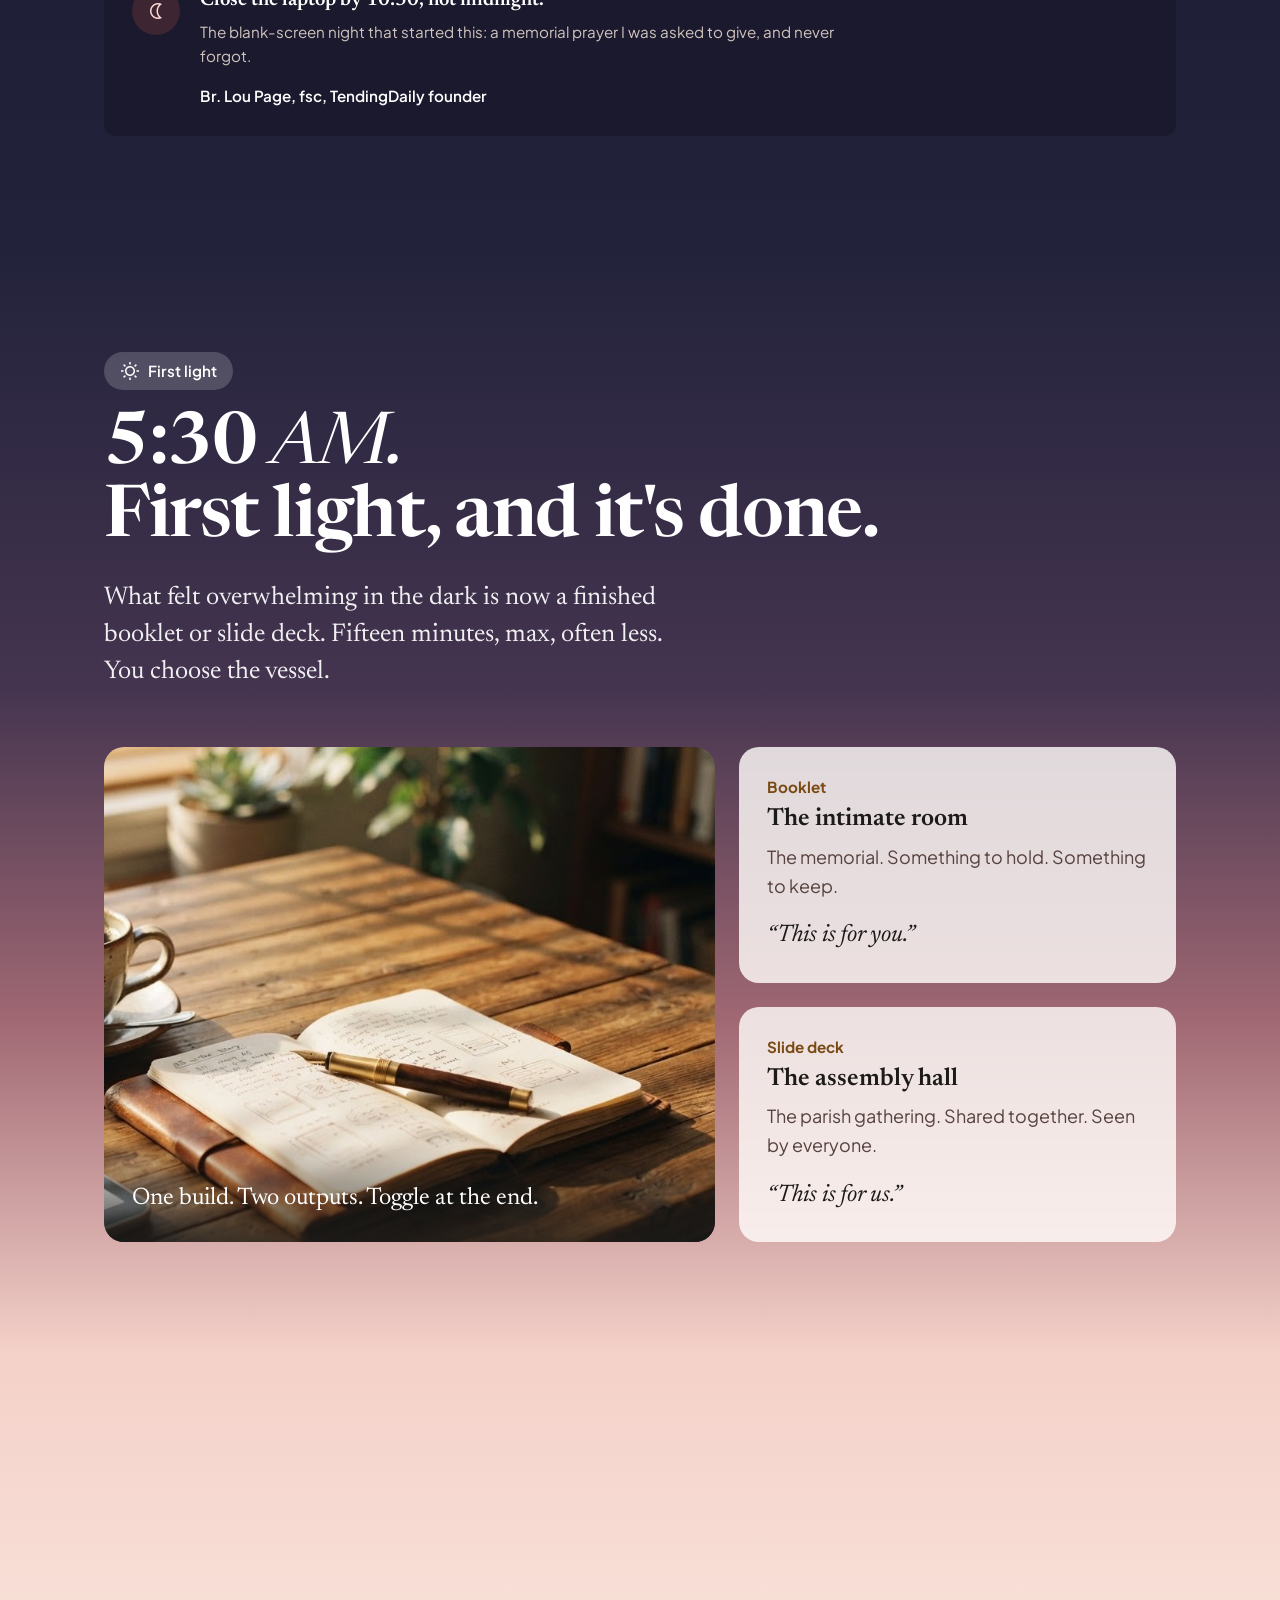
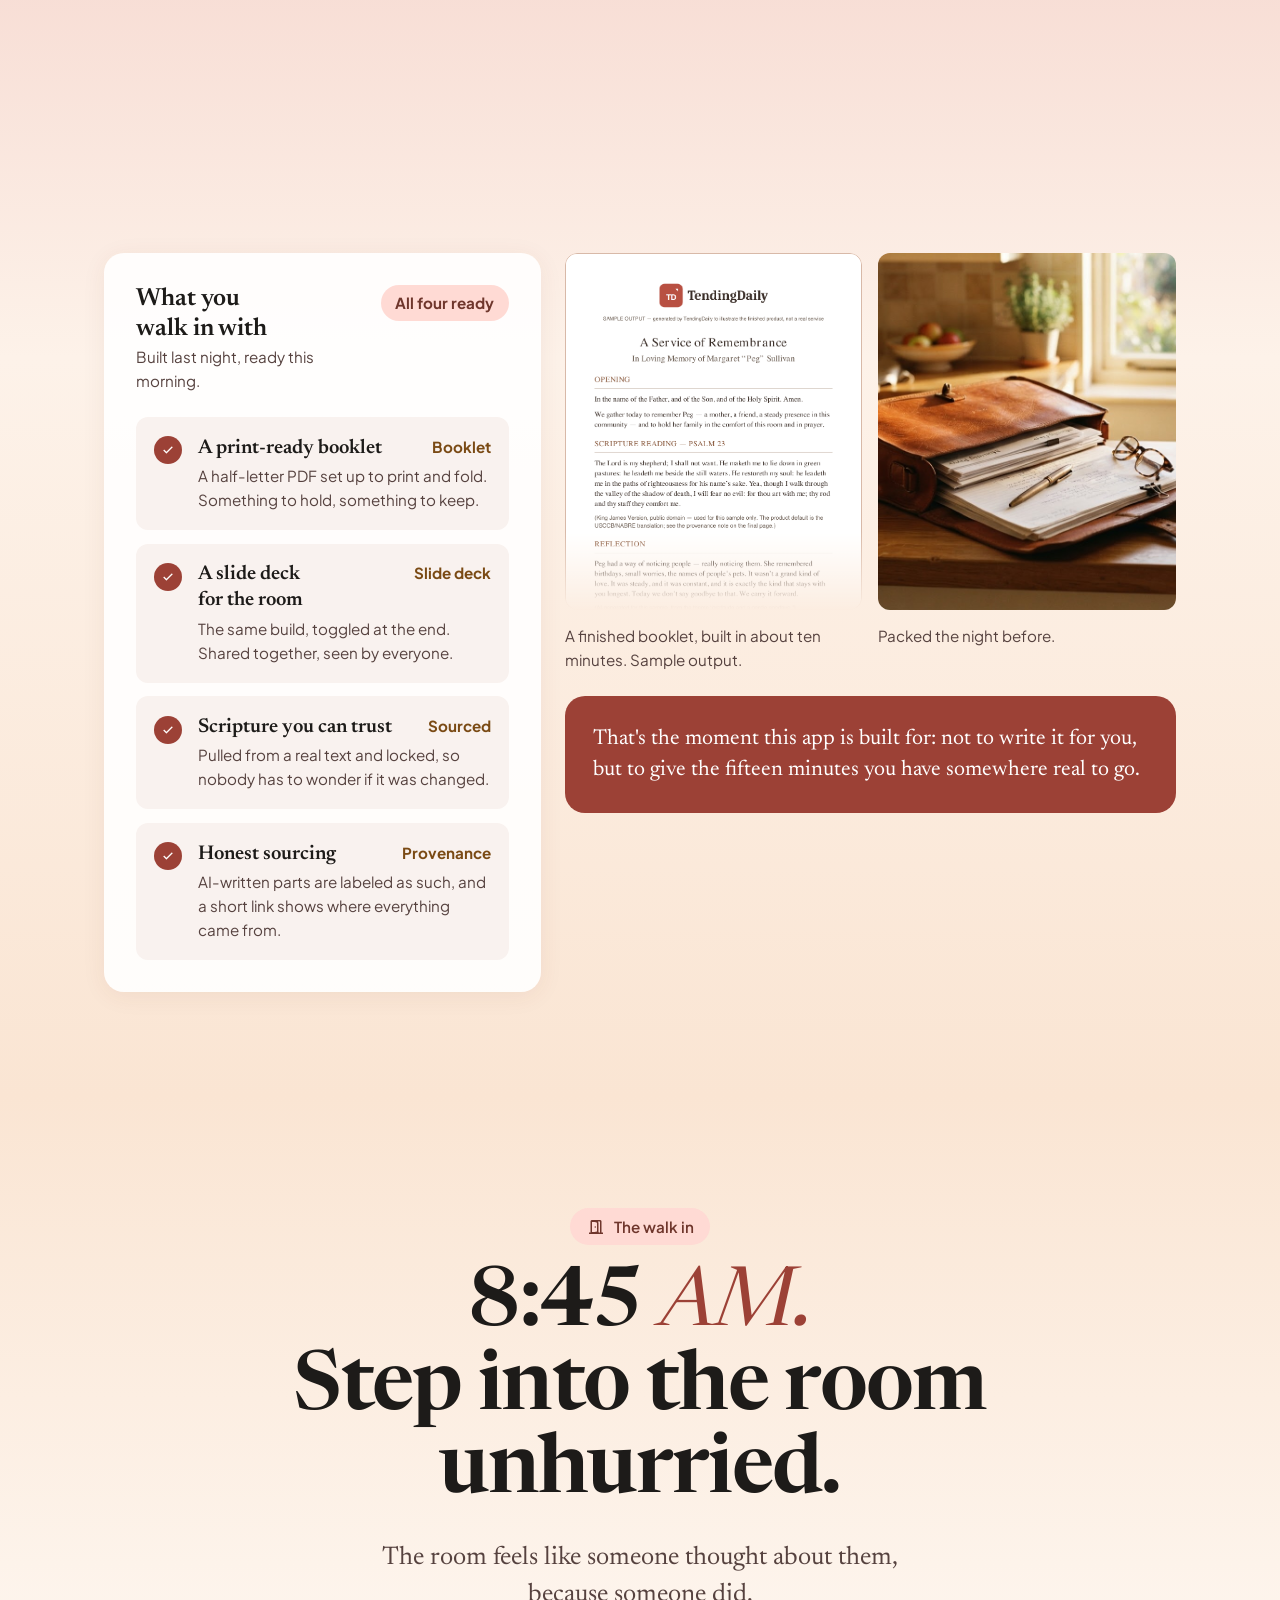
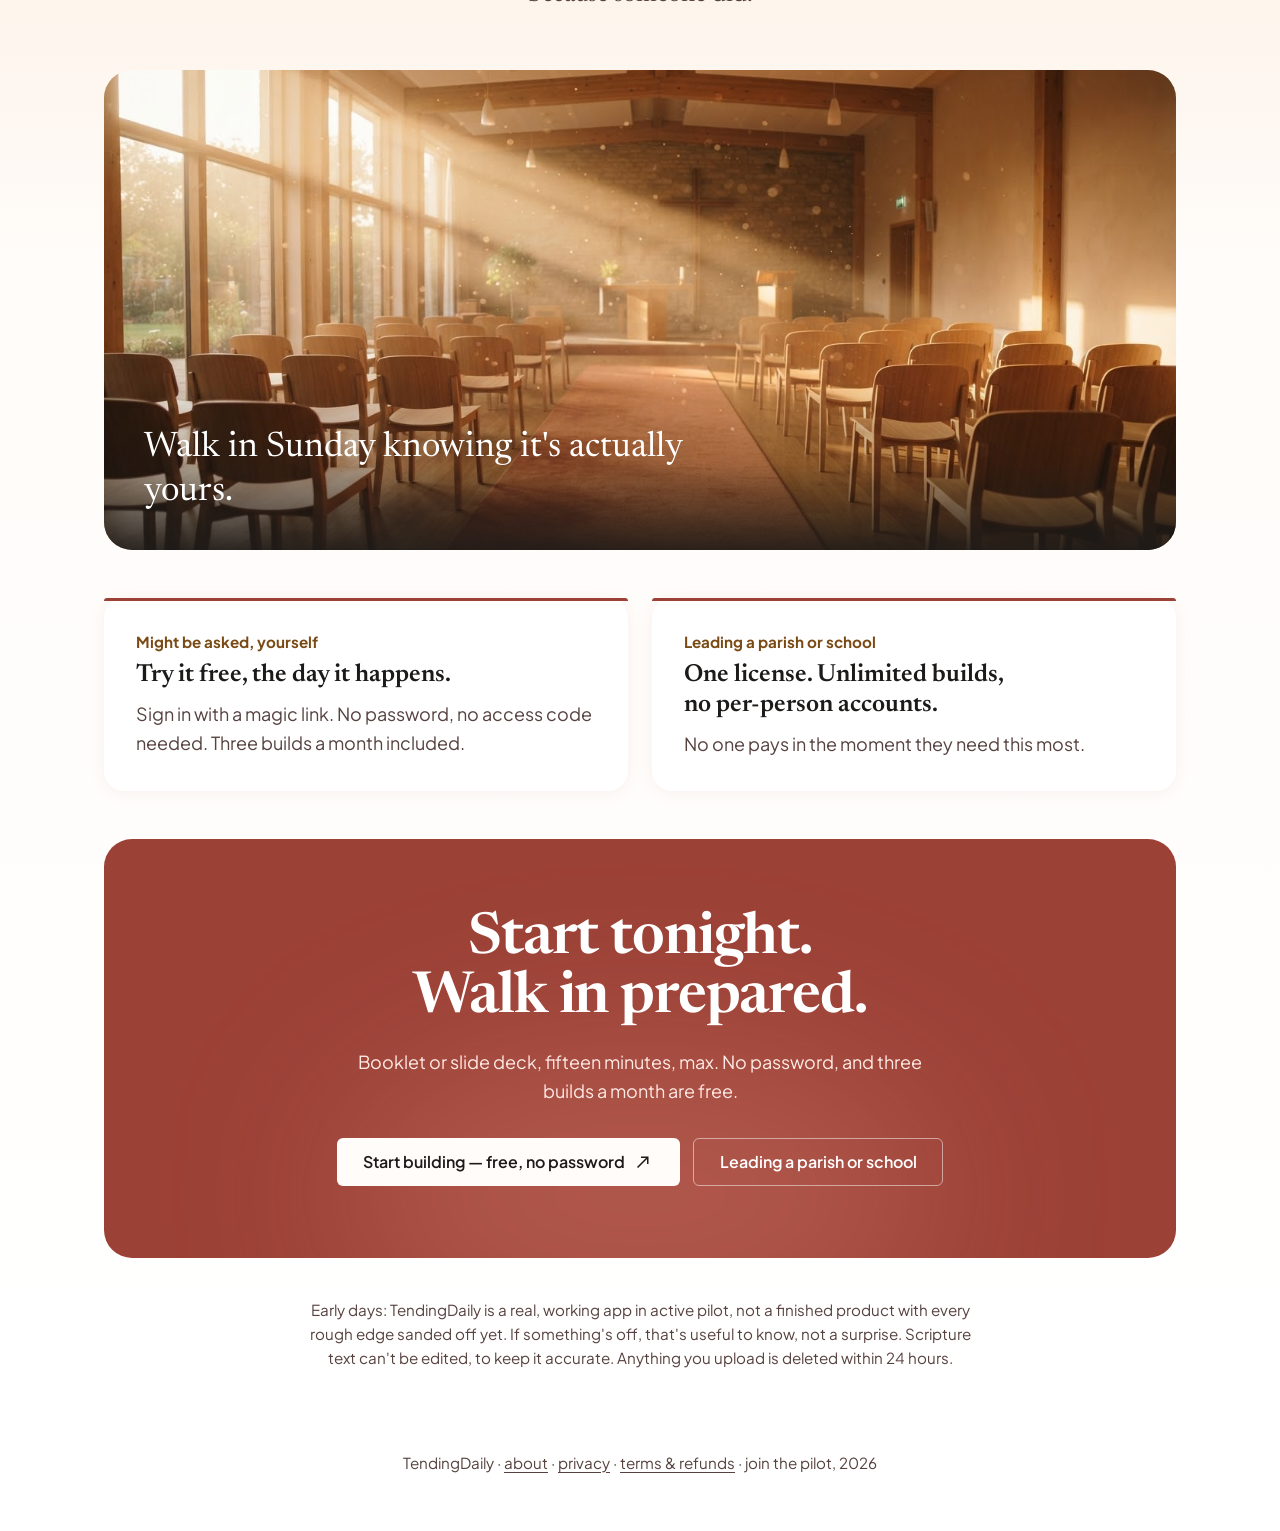
==== commit 563aae7d: "Sync landing page from TendingDaily@245b1e83cea113445ee4d7409107612f48afe914" ====
--- a/index.html
+++ b/index.html
@@ -162,7 +162,7 @@
   .brand { display: flex; align-items: baseline; gap: 0.55rem; text-decoration: none; color: var(--ink); }
   .brand .mark { font-family: var(--font-display); font-weight: 700; color: var(--terracotta-deep); letter-spacing: 0.02em; }
   .brand .name { font-weight: 700; letter-spacing: 0.01em; }
-  .bar nav { display: none; gap: 0.25rem; }
+  .bar nav { display: none; align-items: center; gap: 0.25rem; }
   .bar nav a {
     padding: 0.4rem 0.95rem; border-radius: 999px;
     font-size: 0.95rem; font-weight: 600; color: var(--ink-soft); text-decoration: none;
@@ -171,6 +171,8 @@
   .bar nav a:focus-visible, .brand:focus-visible { outline: 2px solid var(--terracotta); outline-offset: 2px; }
   @media (hover: hover) and (pointer: fine) { .bar nav a:hover { background: rgb(29 27 25 / 0.07); color: var(--ink); } }
   @media (min-width: 960px) { .bar nav { display: flex; } }
+  .nav-divider { width: 1px; height: 1.1rem; background: rgb(29 27 25 / 0.15); margin: 0 0.15rem; }
+  .bar nav a.nav-func { font-weight: 500; opacity: 0.8; }
 
   /* ---------- ACT I, 9:40 PM: the midnight chamber ---------- */
   .act-1 {
@@ -360,6 +362,9 @@
     <a href="#dawn">Dawn</a>
     <a href="#morning">Morning</a>
     <a href="#walkin">Walk in</a>
+    <span class="nav-divider" aria-hidden="true"></span>
+    <a class="nav-func" href="#sample">Sample</a>
+    <a class="nav-func" href="#pricing">Pricing</a>
   </nav>
   <a class="btn btn-primary btn-sm" href="https://app.tendingdaily.org" onclick="gtag('event','start_building_click')">Start building</a>
 </header>
@@ -529,7 +534,7 @@
 
         <div class="reveal">
           <div class="pair">
-            <figure class="sample">
+            <figure class="sample" id="sample">
               <div class="sample-page">
                 <img src="sample-booklet.png" width="825" height="1275" loading="lazy" alt="First page of a sample booklet titled A Service of Remembrance, showing an opening prayer, a Psalm 23 reading, and a reflection.">
               </div>
@@ -564,7 +569,7 @@
         <div class="cap"><p>Walk in Sunday knowing it's actually yours.</p></div>
       </div>
 
-      <div class="paths reveal">
+      <div class="paths reveal" id="pricing">
         <article class="path">
           <p class="kind">Might be asked, yourself</p>
           <h3>Try it free, the day it happens.</h3>
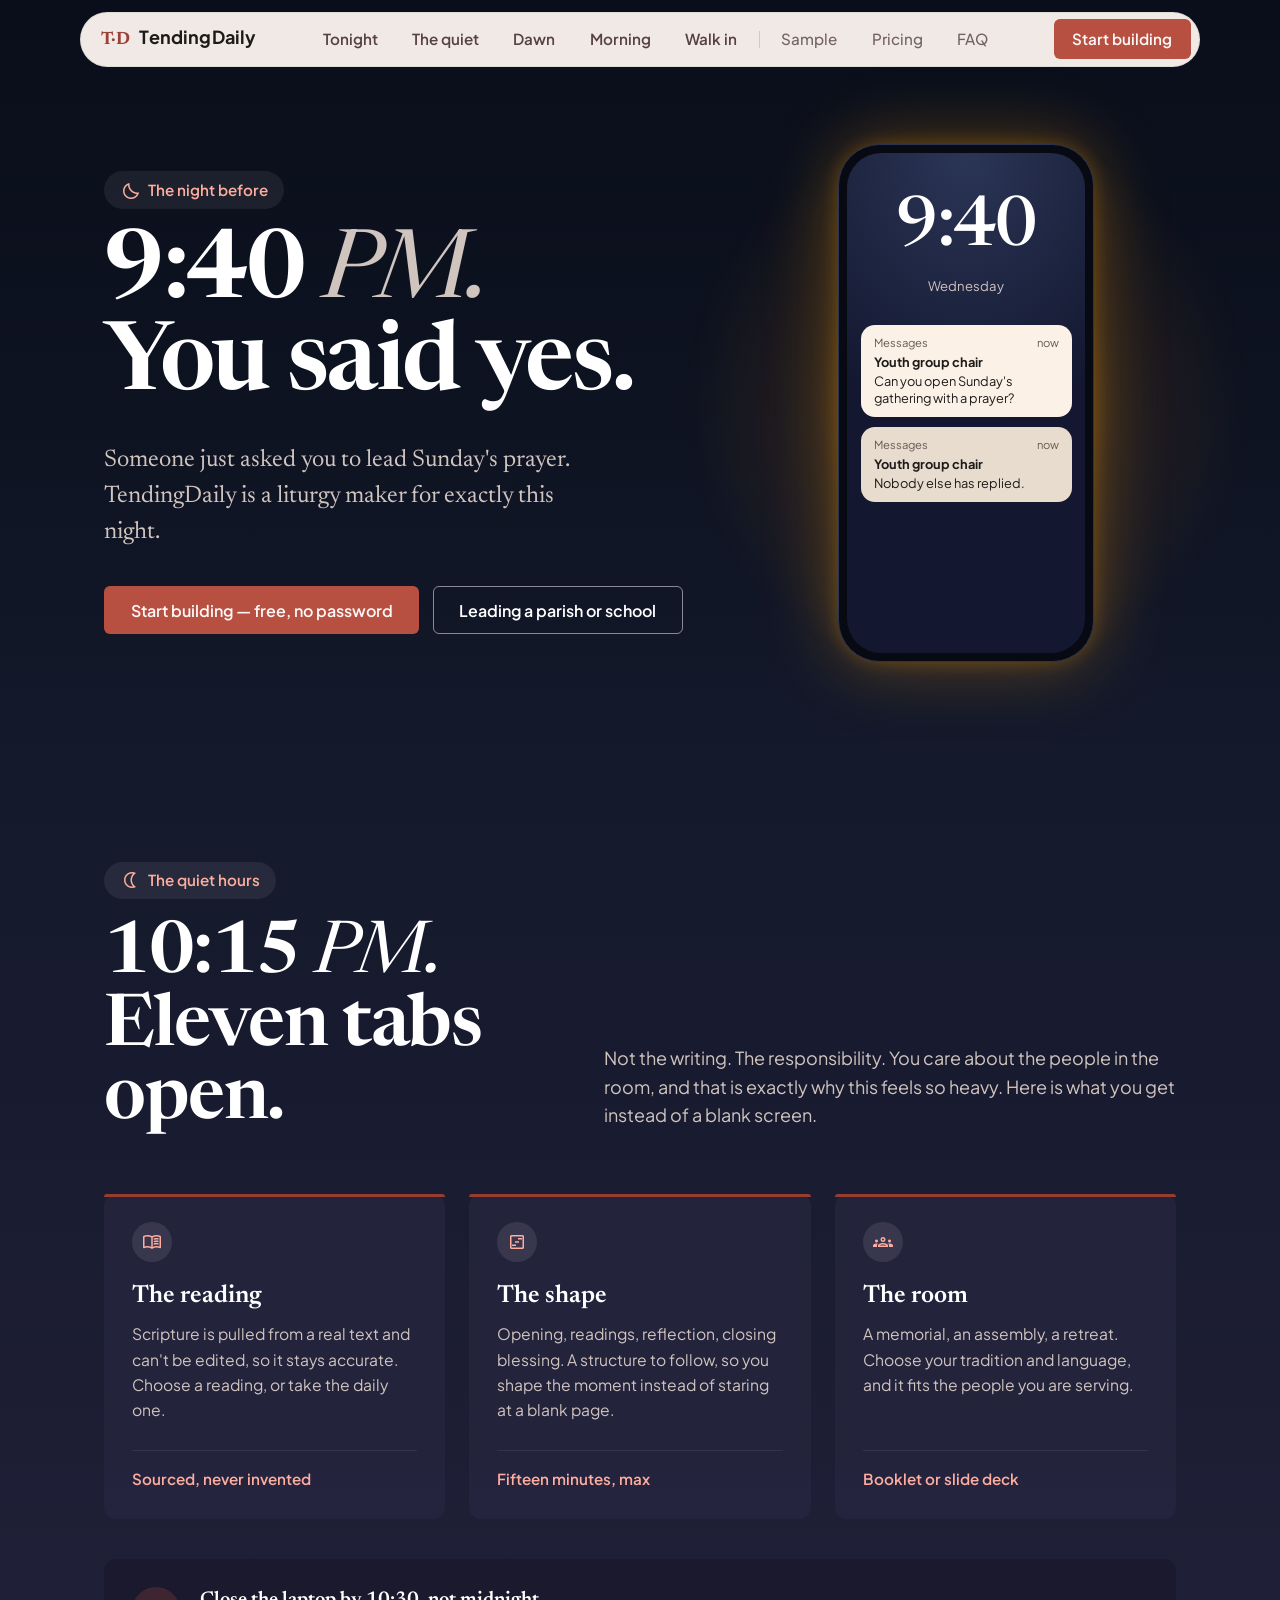
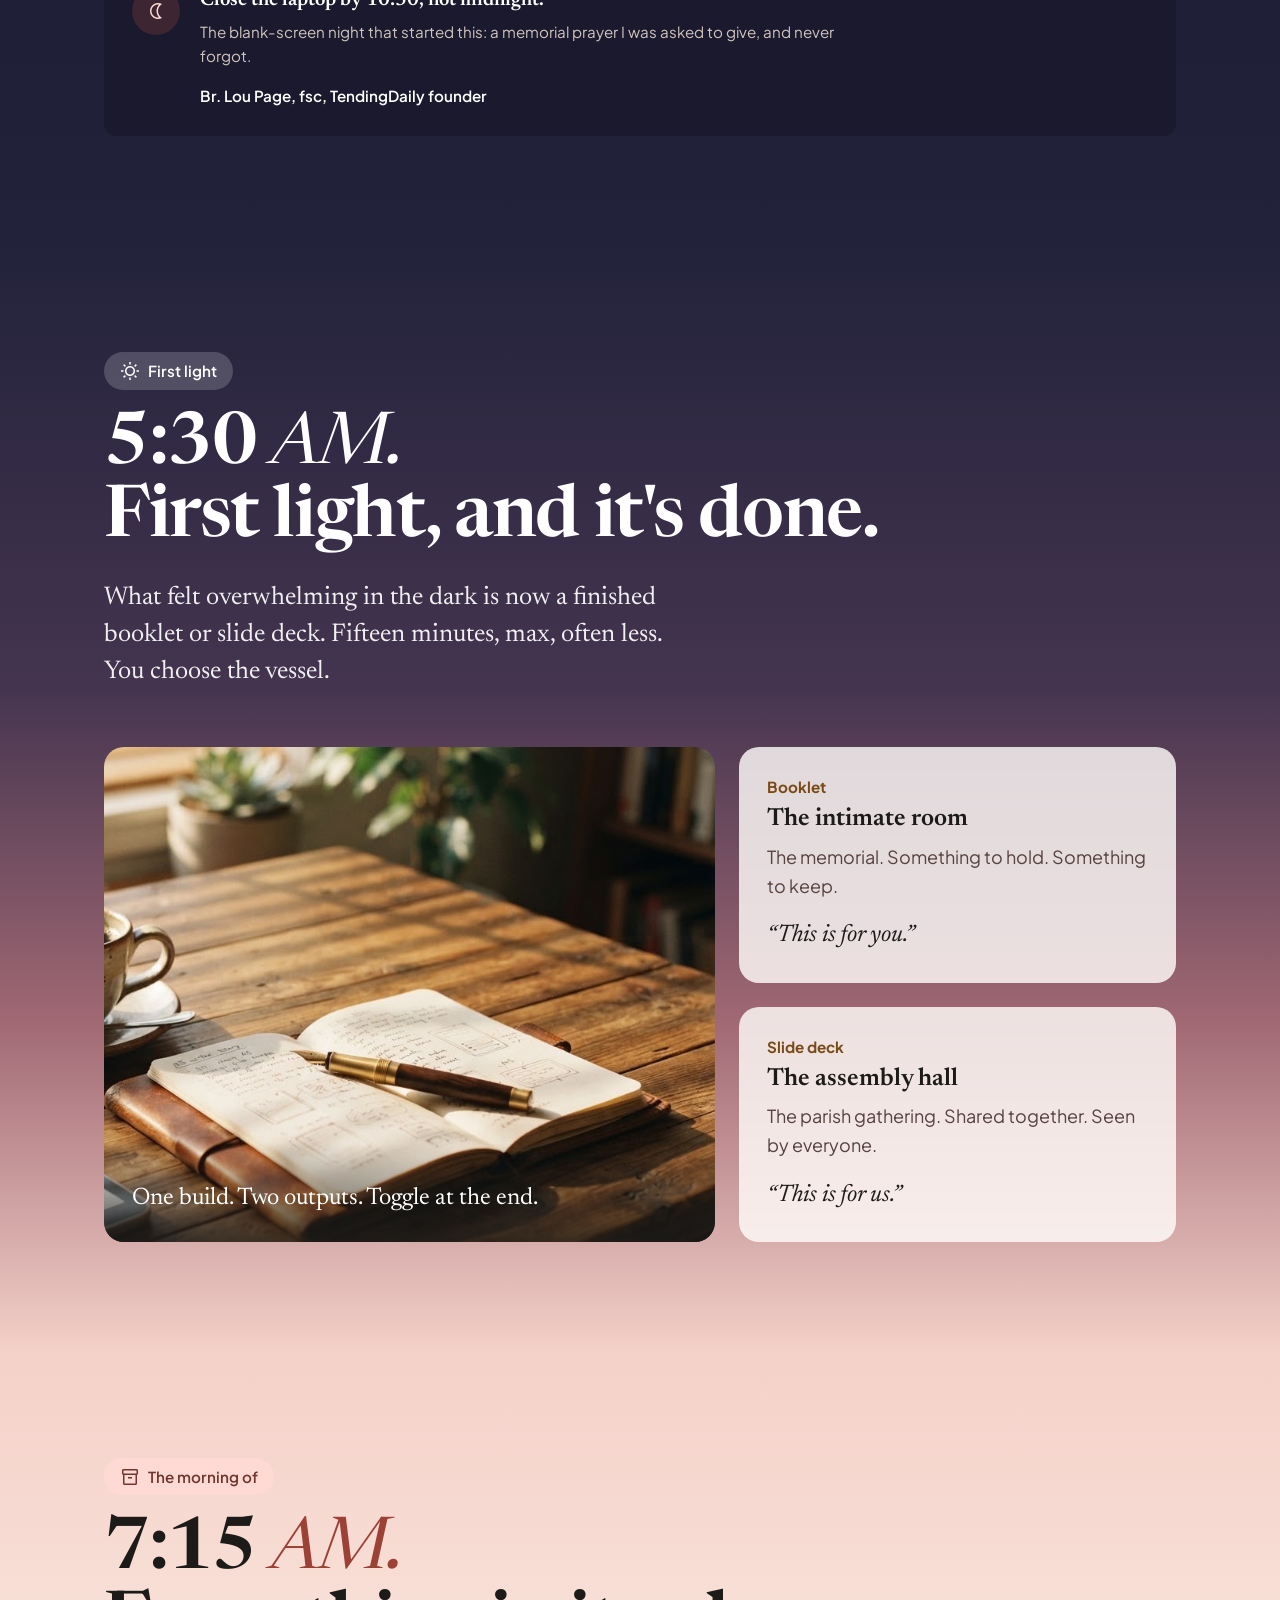
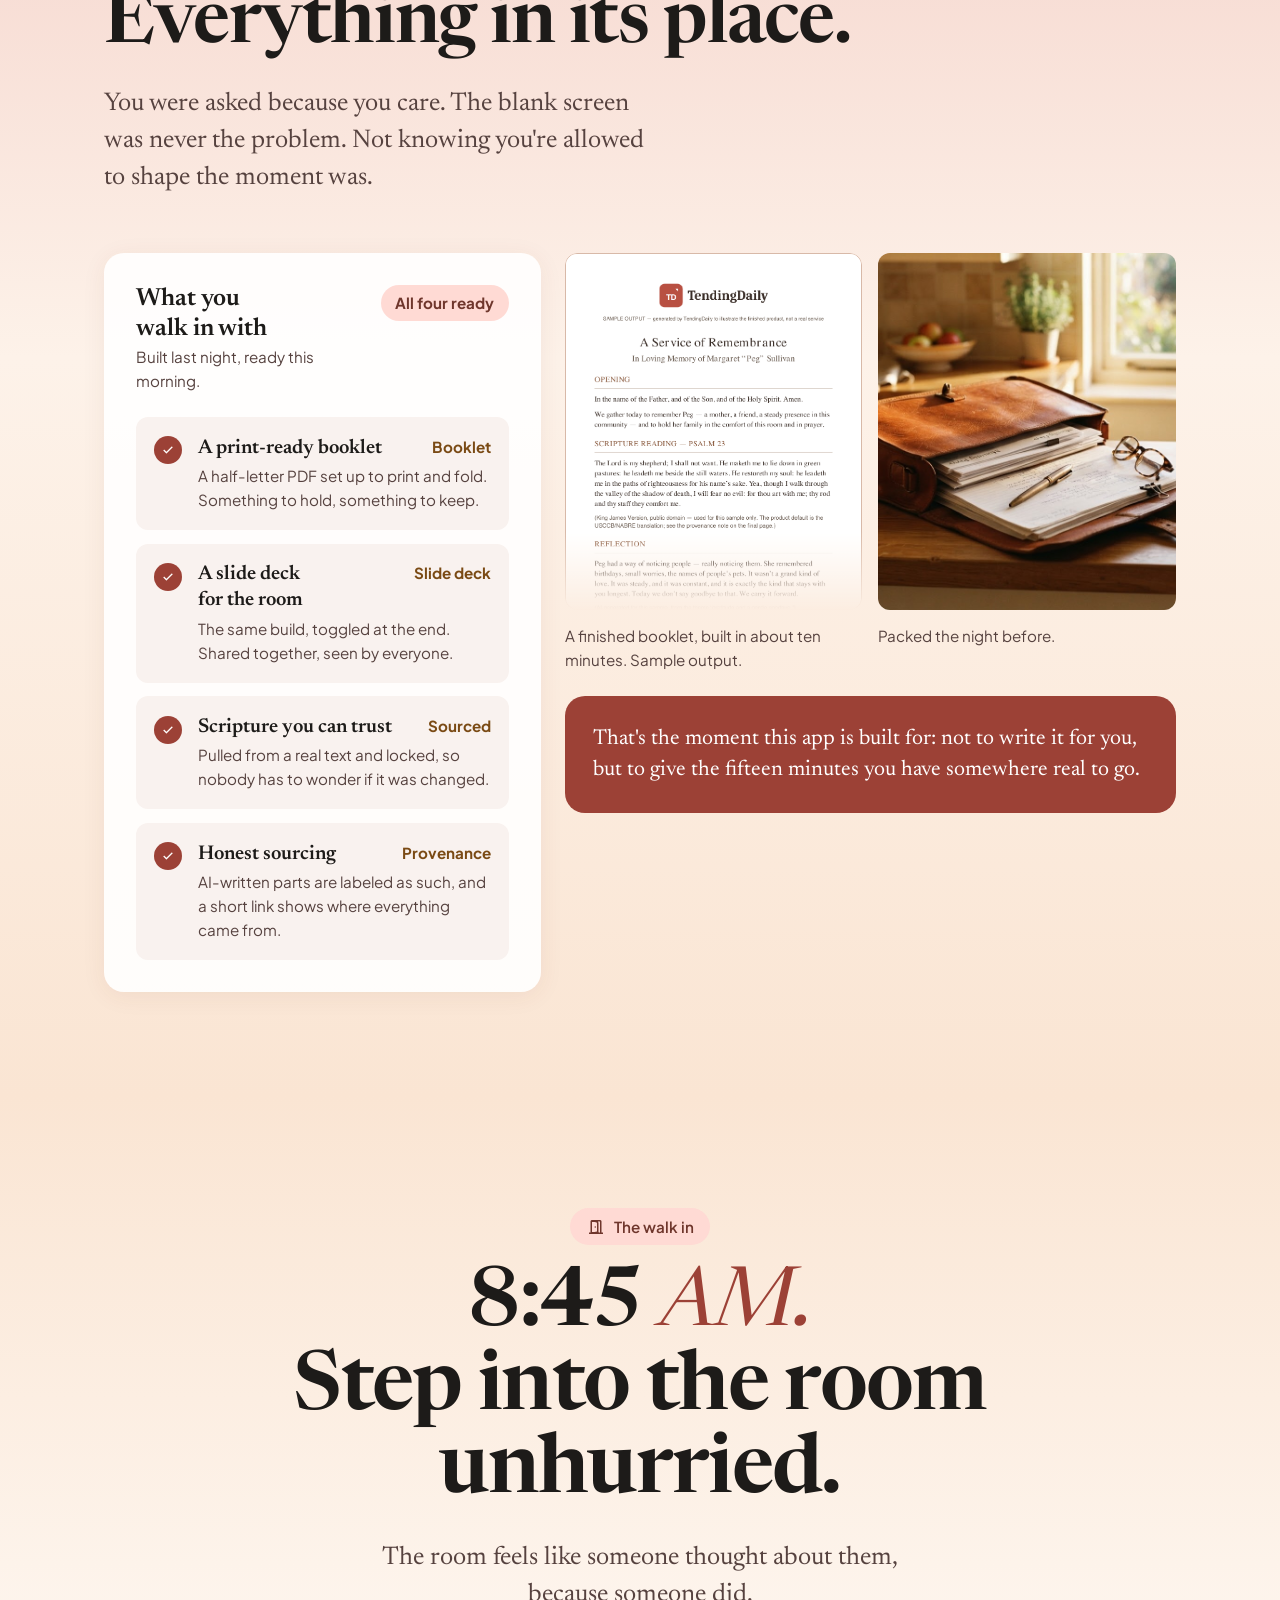
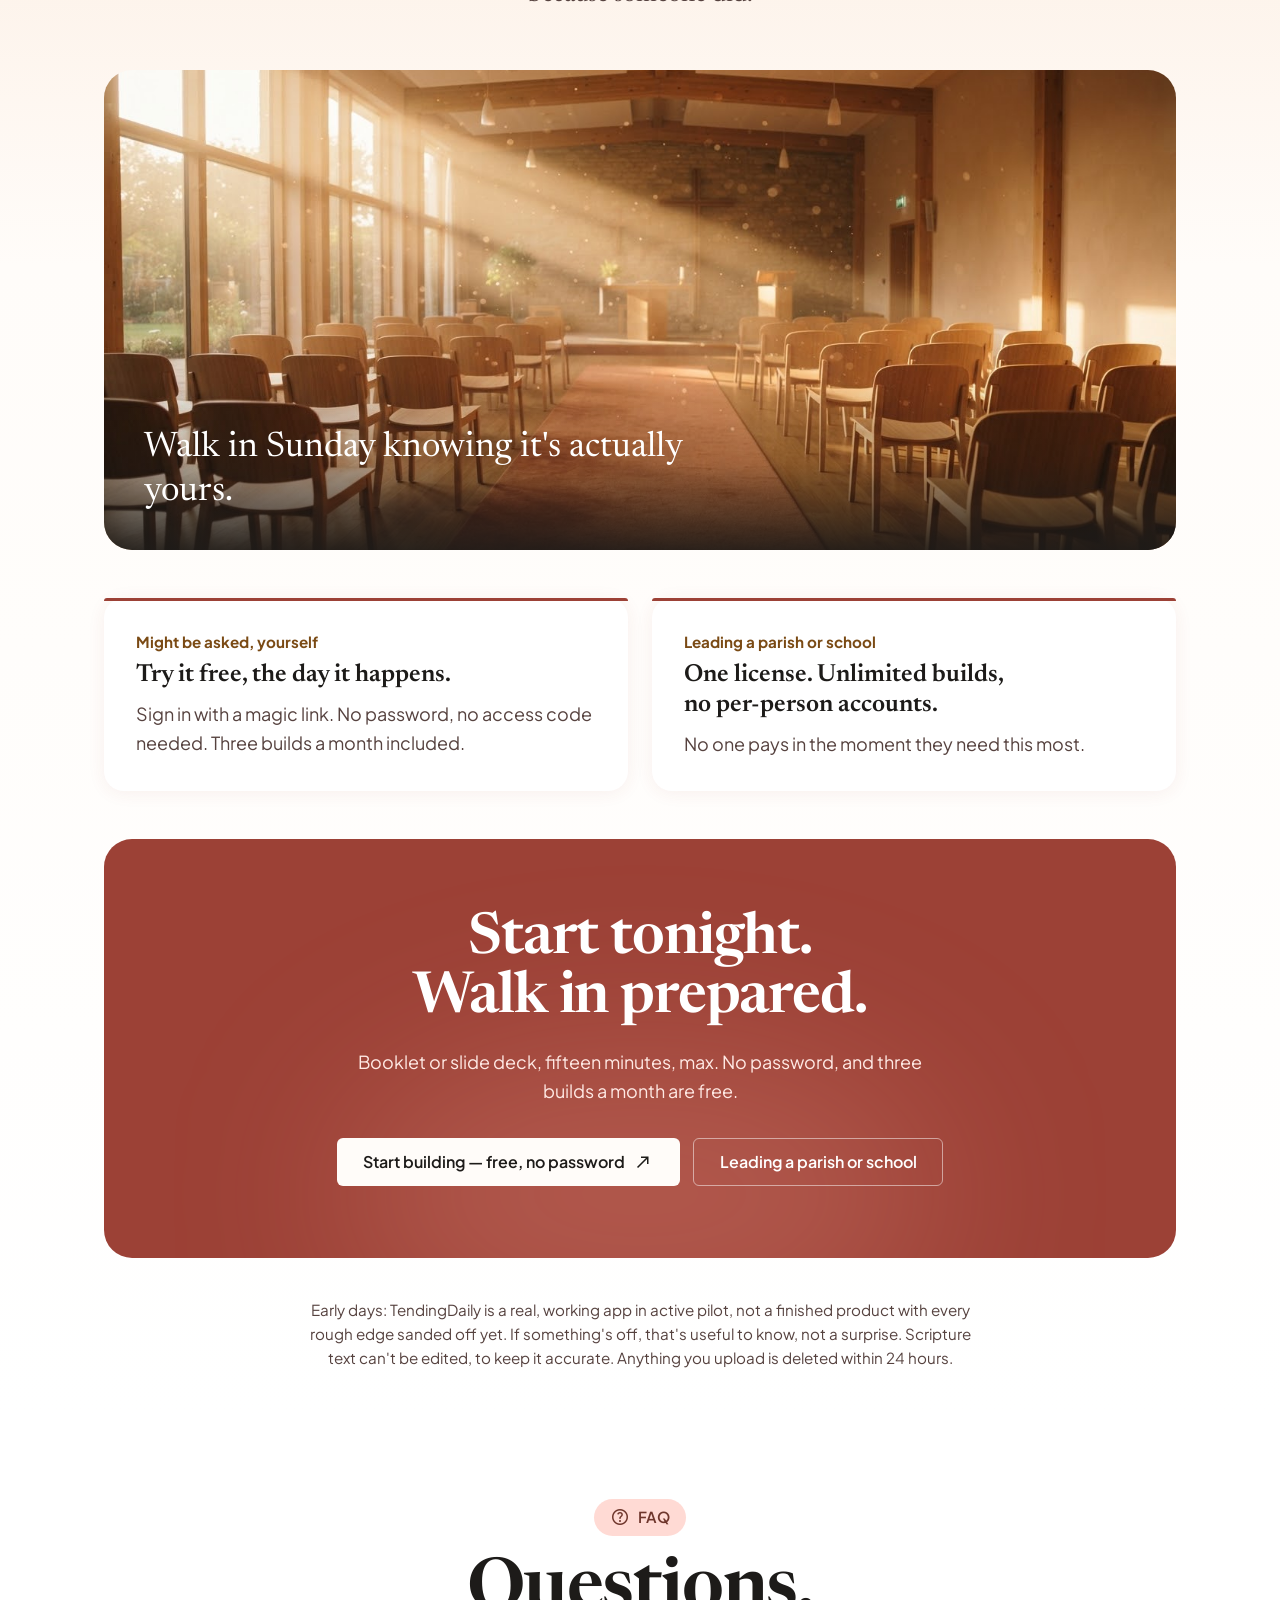
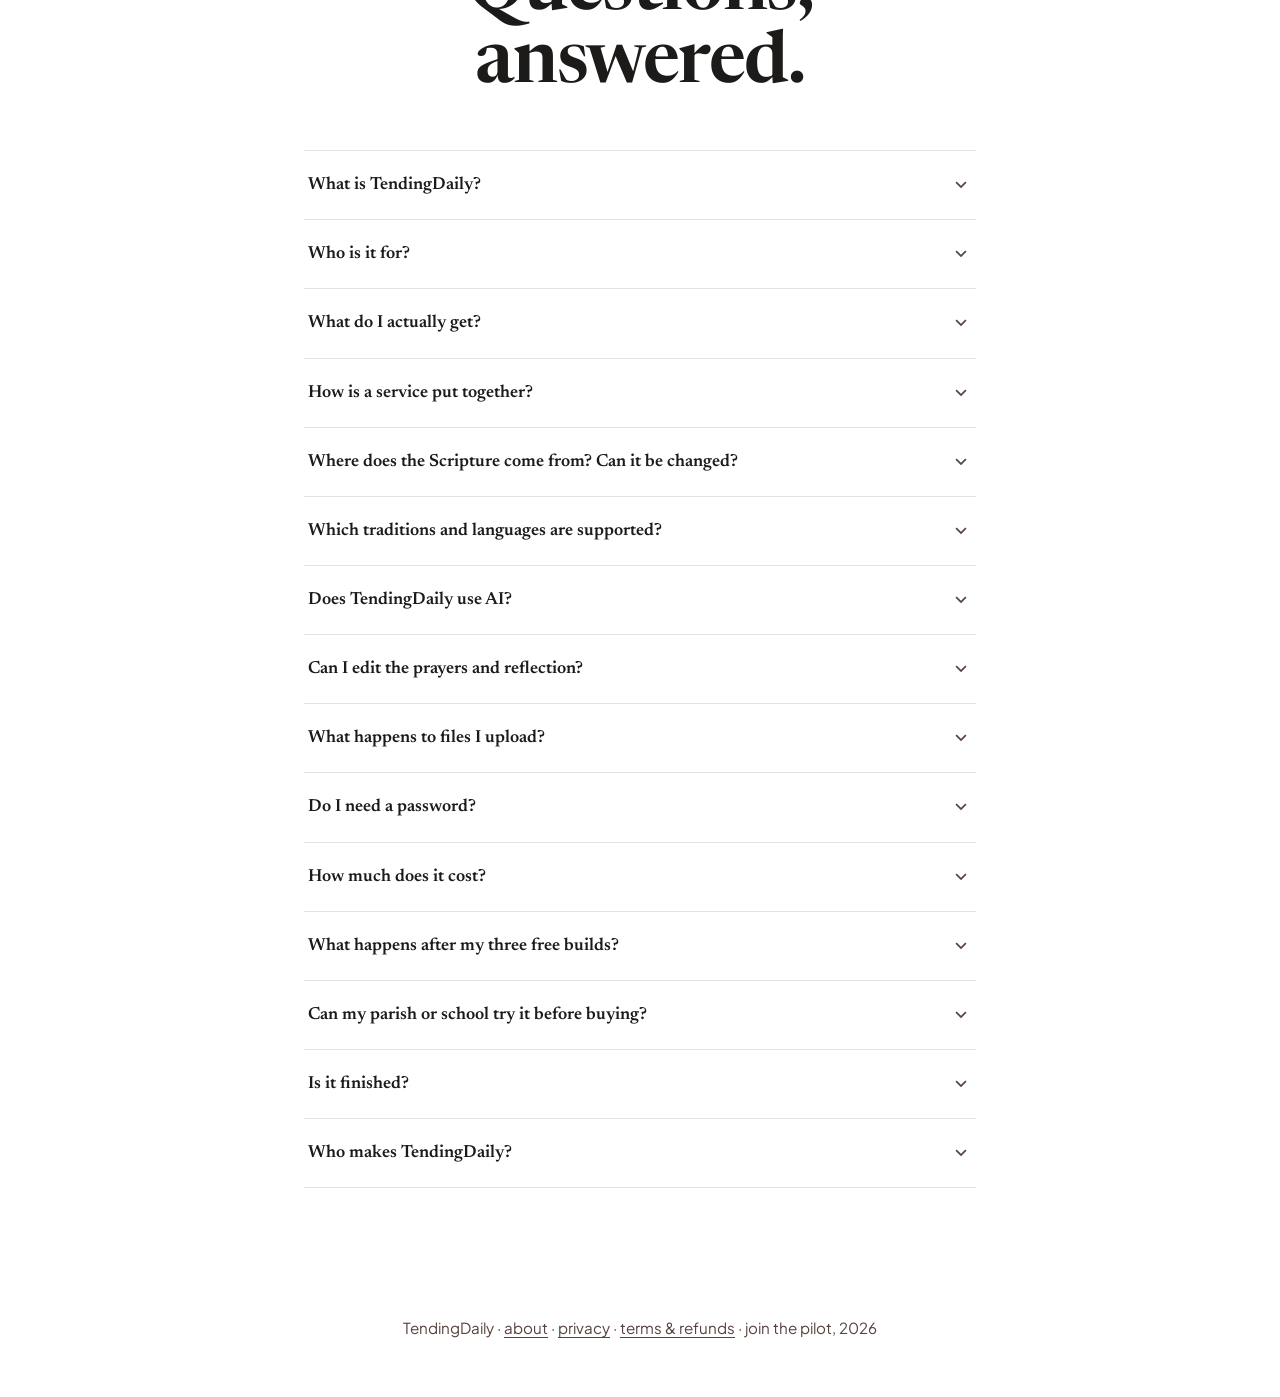
==== commit df17df13: "Sync landing page from TendingDaily@80a95b14a7109e2d08738e7cb47f5cedbf5244a4" ====
--- a/index.html
+++ b/index.html
@@ -174,6 +174,21 @@
   .nav-divider { width: 1px; height: 1.1rem; background: rgb(29 27 25 / 0.15); margin: 0 0.15rem; }
   .bar nav a.nav-func { font-weight: 500; opacity: 0.8; }
 
+  .faq { padding: 5rem 0 6rem; }
+  .faq .intro { text-align: center; max-width: 40rem; margin: 0 auto 3rem; }
+  .faq-list { max-width: 42rem; margin: 0 auto; border-top: 1px solid rgb(29 27 25 / 0.12); }
+  .faq-item { border-bottom: 1px solid rgb(29 27 25 / 0.12); }
+  .faq-item summary {
+    display: flex; align-items: center; justify-content: space-between; gap: 1rem;
+    padding: 1.25rem 0.25rem; font-family: var(--font-display); font-weight: 600;
+    font-size: 1.1rem; color: var(--ink); cursor: pointer; list-style: none;
+  }
+  .faq-item summary::-webkit-details-marker { display: none; }
+  .faq-item summary .ms { font-size: 22px; color: var(--ink-soft); transition: transform 350ms var(--ease-out); flex: none; }
+  .faq-item[open] summary .ms { transform: rotate(180deg); }
+  .faq-item p { padding: 0 0.25rem 1.25rem; color: var(--ink-soft); }
+  .faq-item a { color: var(--terracotta-deep); }
+
   /* ---------- ACT I, 9:40 PM: the midnight chamber ---------- */
   .act-1 {
     position: relative; overflow: hidden;
@@ -365,6 +380,7 @@
     <span class="nav-divider" aria-hidden="true"></span>
     <a class="nav-func" href="#sample">Sample</a>
     <a class="nav-func" href="#pricing">Pricing</a>
+    <a class="nav-func" href="#faq">FAQ</a>
   </nav>
   <a class="btn btn-primary btn-sm" href="https://app.tendingdaily.org" onclick="gtag('event','start_building_click')">Start building</a>
 </header>
@@ -592,6 +608,78 @@
       </div>
 
       <p class="proof-note">Early days: TendingDaily is a real, working app in active pilot, not a finished product with every rough edge sanded off yet. If something's off, that's useful to know, not a surprise. Scripture text can't be edited, to keep it accurate. Anything you upload is deleted within 24 hours.</p>
+    </div>
+  </section>
+
+  <section class="faq on-light" id="faq">
+    <div class="wrap">
+      <div class="intro reveal">
+        <span class="pill light"><span class="ms" aria-hidden="true">help</span>FAQ</span>
+        <h2>Questions, answered.</h2>
+      </div>
+
+      <div class="faq-list reveal">
+        <details class="faq-item">
+          <summary>What is TendingDaily?<span class="ms" aria-hidden="true">expand_more</span></summary>
+          <p>It's a liturgy maker. You choose the occasion, the tradition and the readings, and in about fifteen minutes TendingDaily builds a prayer service you can print as a booklet or show as a slide deck.</p>
+        </details>
+        <details class="faq-item">
+          <summary>Who is it for?<span class="ms" aria-hidden="true">expand_more</span></summary>
+          <p>Anyone who's said yes to leading a prayer: a youth group, a staff meeting, a memorial, a class Mass, a retreat. Parishes and schools can also license it for everyone who leads prayer there.</p>
+        </details>
+        <details class="faq-item">
+          <summary>What do I actually get?<span class="ms" aria-hidden="true">expand_more</span></summary>
+          <p>Two things from the same build: a print-ready half-letter PDF booklet, for a smaller room, and a slide deck, for a hall or a projector. You pick which one at setup, matched to the occasion, and can change it before you build.</p>
+        </details>
+        <details class="faq-item">
+          <summary>How is a service put together?<span class="ms" aria-hidden="true">expand_more</span></summary>
+          <p>Each build follows a familiar shape: opening, readings, reflection and closing blessing. You choose the tradition, the language and the type of event, and the service is built to fit.</p>
+        </details>
+        <details class="faq-item">
+          <summary>Where does the Scripture come from? Can it be changed?<span class="ms" aria-hidden="true">expand_more</span></summary>
+          <p>Readings are pulled from the New American Bible, Revised Edition and locked, so nobody can edit them by accident or on purpose. What appears in your booklet is what's in the text, with the required copyright line attached.</p>
+        </details>
+        <details class="faq-item">
+          <summary>Which traditions and languages are supported?<span class="ms" aria-hidden="true">expand_more</span></summary>
+          <p>Catholic, Ecumenical, Non-denominational and Lasallian traditions. Builds run in English, Spanish, Vietnamese and French today, with Tagalog and Urdu on the way.</p>
+        </details>
+        <details class="faq-item">
+          <summary>Does TendingDaily use AI?<span class="ms" aria-hidden="true">expand_more</span></summary>
+          <p>Yes, for some parts, such as a draft reflection or prayer. Every AI-written section is labelled, and each build includes a short provenance link showing what came from Scripture, what came from you and what was generated. Scripture itself is never AI-written.</p>
+        </details>
+        <details class="faq-item">
+          <summary>Can I edit the prayers and reflection?<span class="ms" aria-hidden="true">expand_more</span></summary>
+          <p>Yes, everything except the readings.</p>
+        </details>
+        <details class="faq-item">
+          <summary>What happens to files I upload?<span class="ms" aria-hidden="true">expand_more</span></summary>
+          <p>They're deleted within 24 hours; a cover photo is deleted the moment your build finishes rendering. If you sign in, we also keep your email and build count for as long as your account exists — see the <a href="/privacy.html">privacy page</a> for the full picture.</p>
+        </details>
+        <details class="faq-item">
+          <summary>Do I need a password?<span class="ms" aria-hidden="true">expand_more</span></summary>
+          <p>No. Enter your email and we'll send you a sign-in link. No password and no access code.</p>
+        </details>
+        <details class="faq-item">
+          <summary>How much does it cost?<span class="ms" aria-hidden="true">expand_more</span></summary>
+          <p>Individuals get three builds a month free. Parishes and schools can take out one institutional license: unlimited builds, with no need to set up accounts for each person. <a href="mailto:ourenglish2019@gmail.com?subject=TendingDaily%20institutional%20license">Email us</a> for a quote.</p>
+        </details>
+        <details class="faq-item">
+          <summary>What happens after my three free builds?<span class="ms" aria-hidden="true">expand_more</span></summary>
+          <p>Wait until next month, upgrade to pay per build, or ask your parish or school about a license.</p>
+        </details>
+        <details class="faq-item">
+          <summary>Can my parish or school try it before buying?<span class="ms" aria-hidden="true">expand_more</span></summary>
+          <p>Yes — <a href="mailto:ourenglish2019@gmail.com?subject=TendingDaily%20institutional%20license">email us</a> for a 14-day free trial, no card needed.</p>
+        </details>
+        <details class="faq-item">
+          <summary>Is it finished?<span class="ms" aria-hidden="true">expand_more</span></summary>
+          <p>Not yet. TendingDaily is in an active pilot for 2026, so you may hit a rough edge. If you do, tell us at <a href="mailto:ourenglish2019@gmail.com">ourenglish2019@gmail.com</a>. We read every message.</p>
+        </details>
+        <details class="faq-item">
+          <summary>Who makes TendingDaily?<span class="ms" aria-hidden="true">expand_more</span></summary>
+          <p>Lou Page, fsc, a De La Salle Brother who has been the one up late before a prayer service more than once.</p>
+        </details>
+      </div>
     </div>
   </section>
 
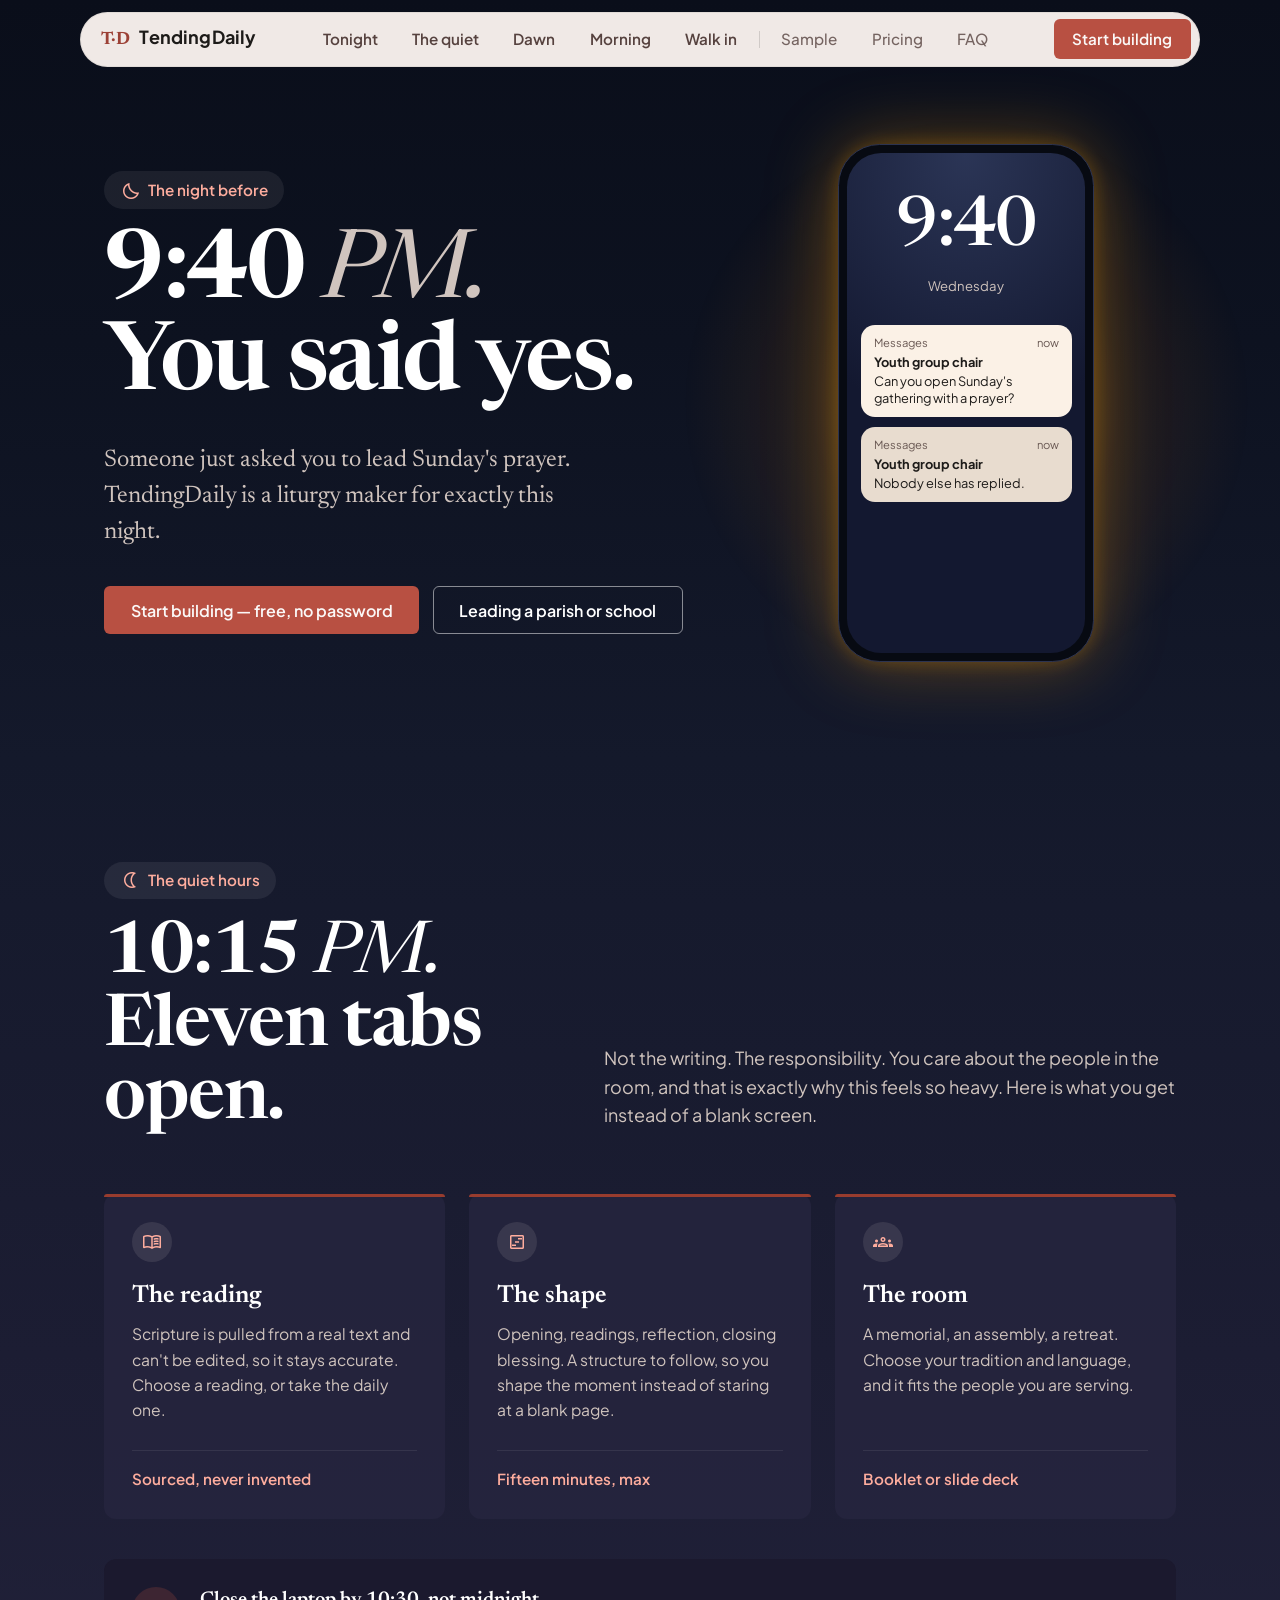
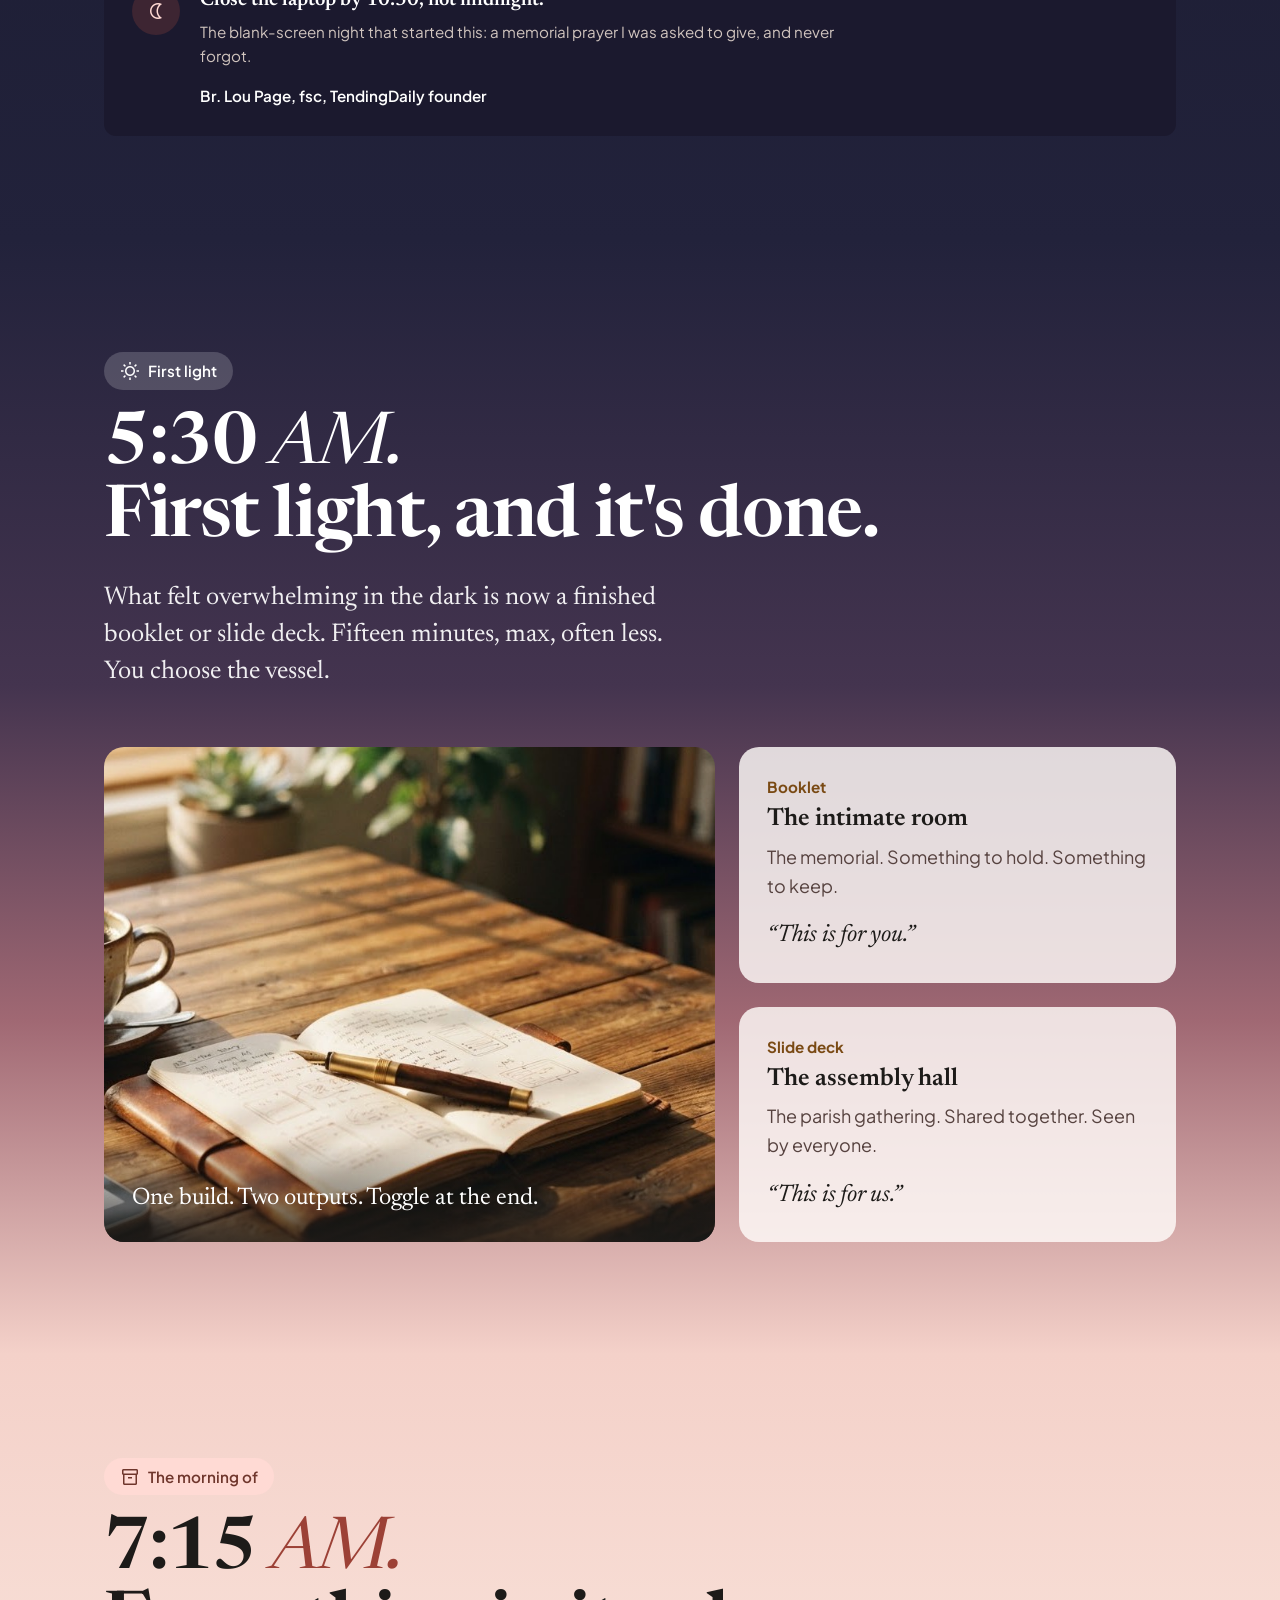
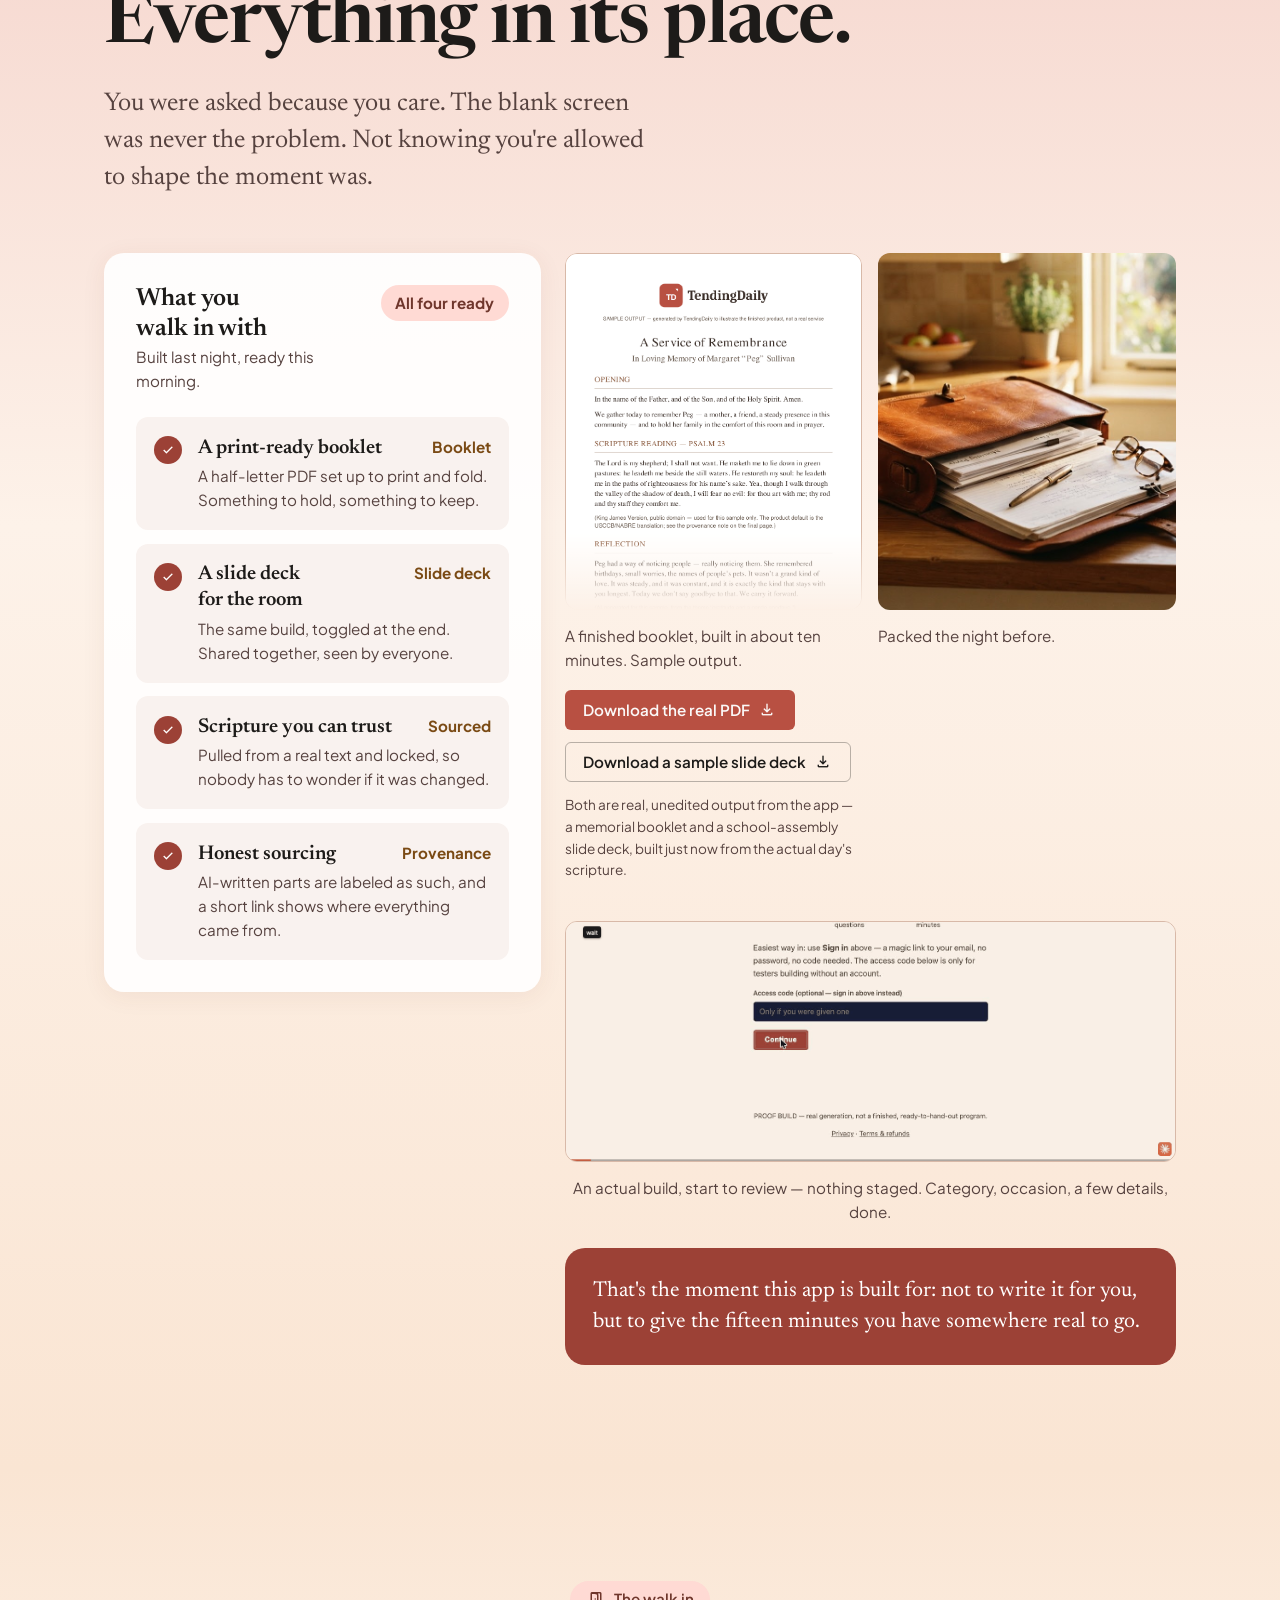
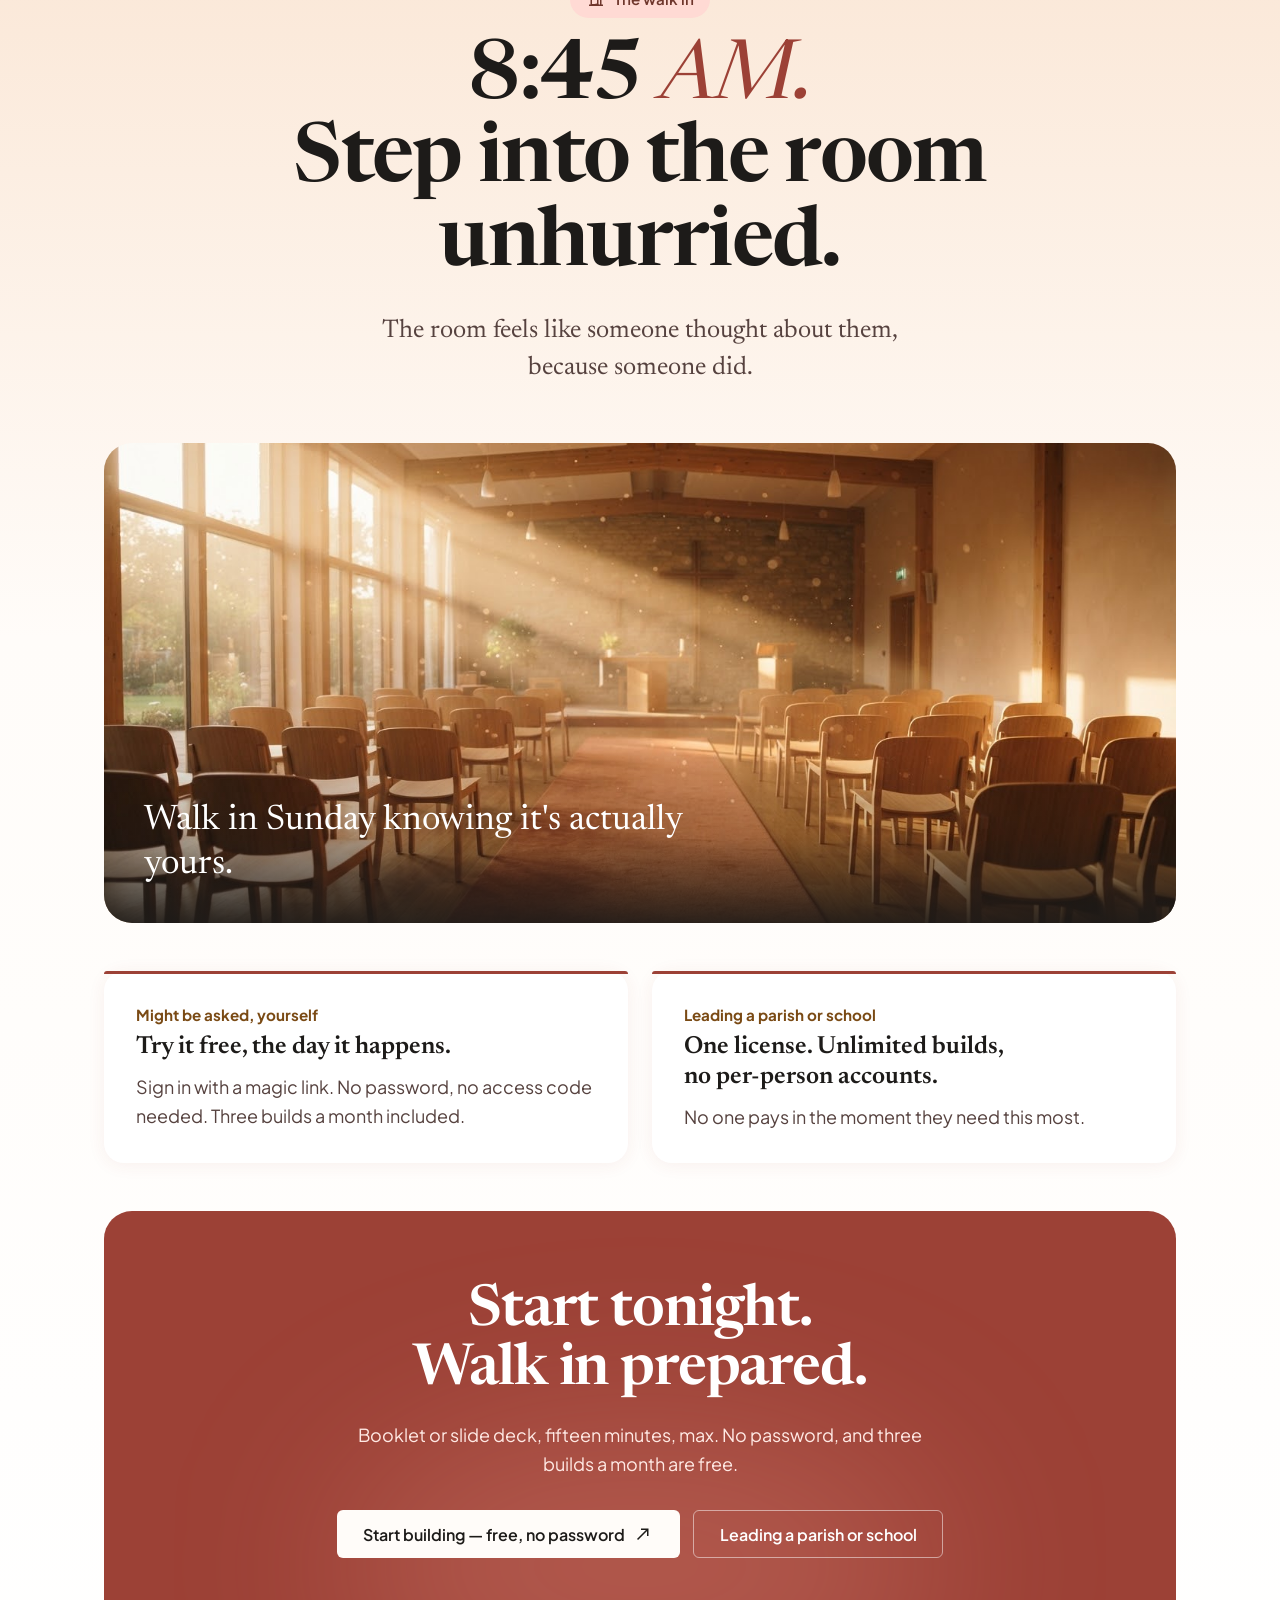
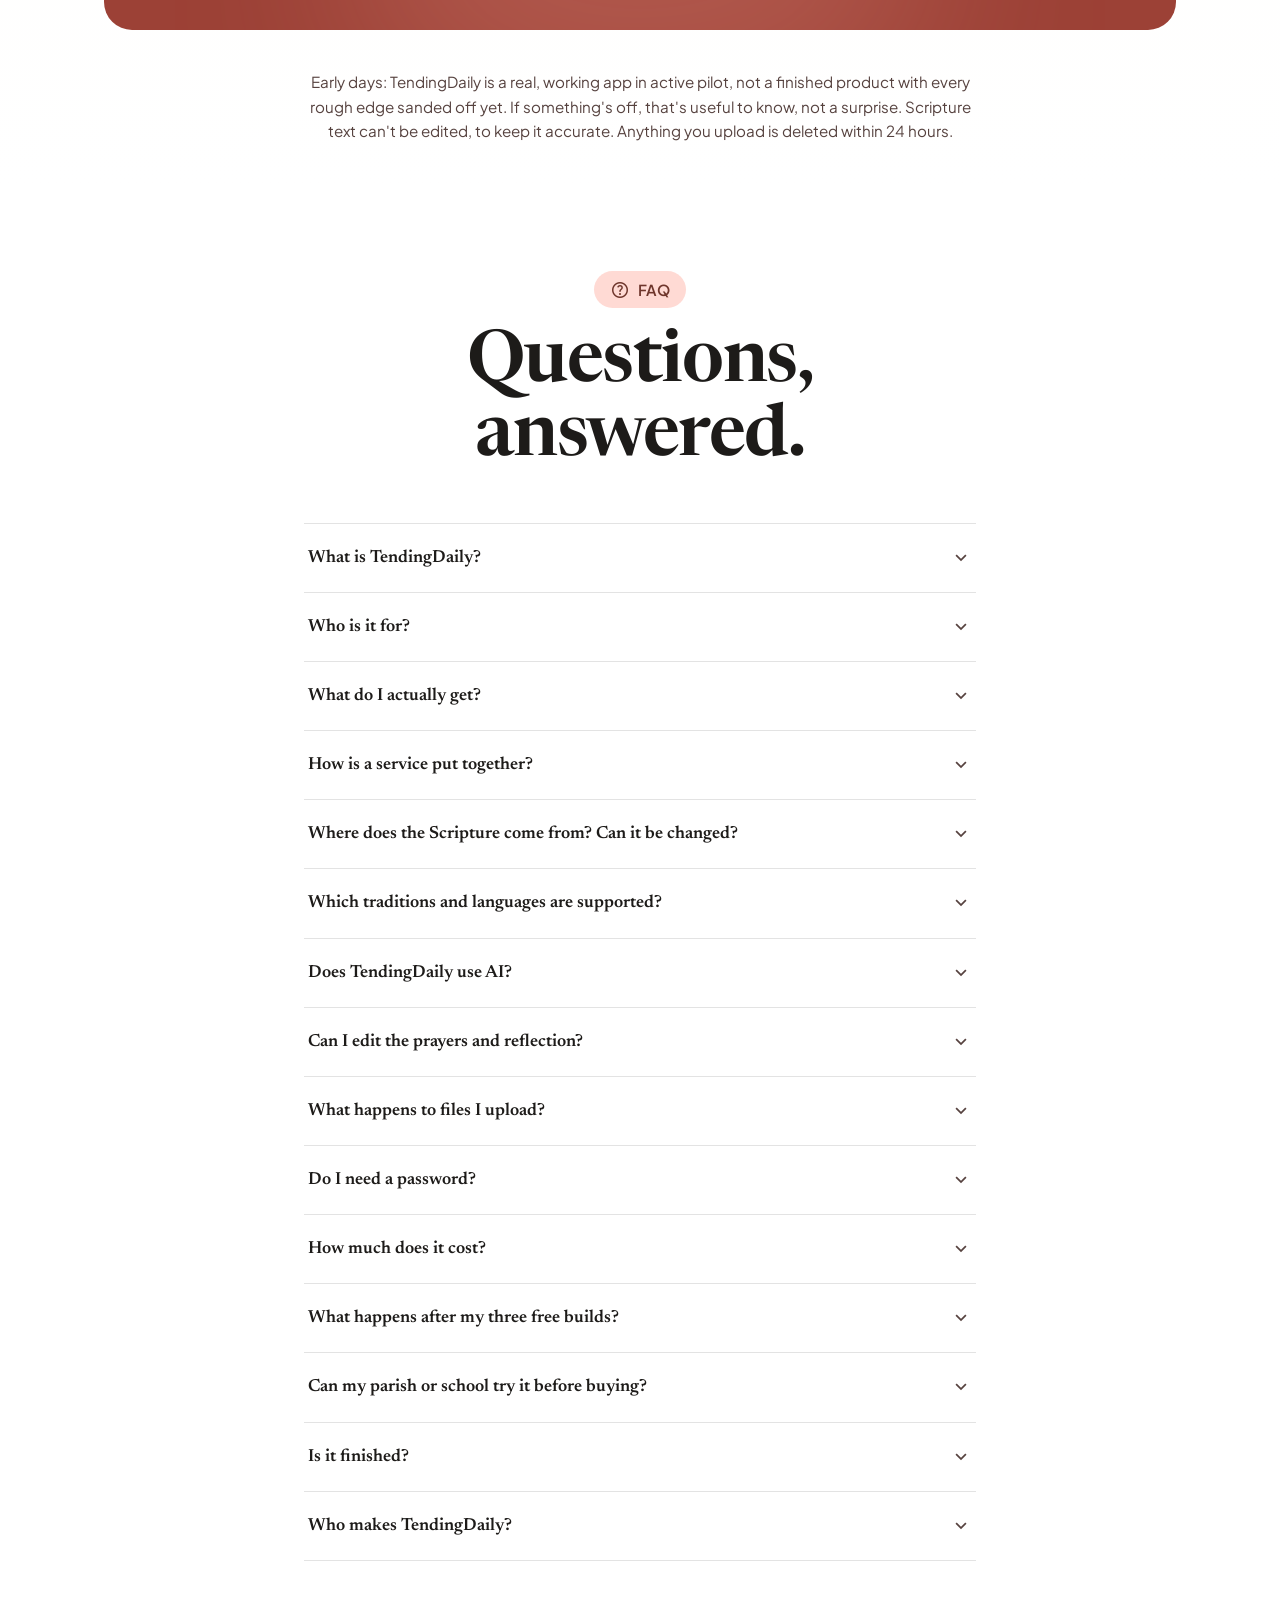
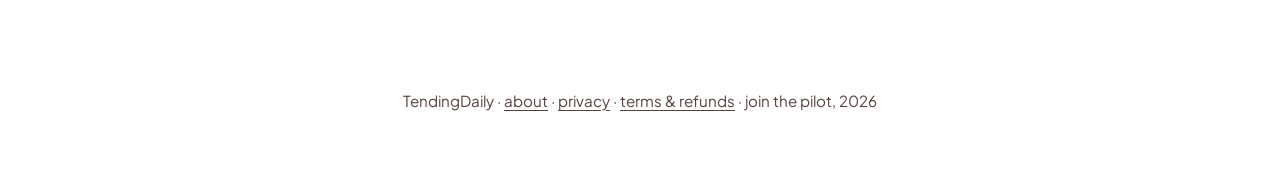
==== commit b1191bb1: "Sync landing page from TendingDaily@7e7d97addcaaef47b7f4d05206462930b6ef7b03" ====
--- a/index.html
+++ b/index.html
@@ -139,11 +139,19 @@
   .btn-primary { background: var(--terracotta); color: var(--on-terracotta); }
   .btn-primary:active { background: var(--terracotta-banked); }
   .btn-ghost-dark { color: #fff; border-color: rgb(255 255 255 / 0.5); background: transparent; }
+  .btn-ghost-light { color: var(--ink); border-color: rgb(29 27 25 / 0.3); background: transparent; }
   .btn-surface { background: var(--paper); color: var(--ink); }
   .btn-sm { min-height: 40px; padding: 0.5rem 1.1rem; font-size: 0.95rem; }
+  .sample-downloads { display: flex; flex-wrap: wrap; gap: 0.75rem; margin-top: 1.1rem; }
+  .sample-downloads .ms { font-size: 18px; }
+  .sample-note { font-size: 0.85rem; color: var(--ink-soft); margin-top: 0.75rem; max-width: 36ch; }
+  .screencap { margin: 2.5rem 0 0; }
+  .screencap img { display: block; width: 100%; height: auto; border-radius: var(--radius-md); border: 1px solid #d8b9a8; }
+  .screencap figcaption { margin-top: 0.85rem; font-size: 0.95rem; color: var(--ink-soft); text-align: center; }
   @media (hover: hover) and (pointer: fine) {
     .btn-primary:hover { background: var(--terracotta-deep); }
     .btn-ghost-dark:hover { border-color: #fff; background: rgb(255 255 255 / 0.1); }
+    .btn-ghost-light:hover { border-color: var(--ink); background: rgb(29 27 25 / 0.05); }
     .btn-surface:hover { background: var(--cream); }
   }
 
@@ -555,6 +563,11 @@
                 <img src="sample-booklet.png" width="825" height="1275" loading="lazy" alt="First page of a sample booklet titled A Service of Remembrance, showing an opening prayer, a Psalm 23 reading, and a reflection.">
               </div>
               <figcaption>A finished booklet, built in about ten minutes. Sample output.</figcaption>
+              <div class="sample-downloads">
+                <a class="btn btn-primary btn-sm" href="sample-memorial-booklet.pdf" download onclick="gtag('event','sample_download_click',{sample_type:'booklet'})">Download the real PDF <span class="ms" aria-hidden="true">download</span></a>
+                <a class="btn btn-ghost-light btn-sm" href="sample-school-assembly-deck.pptx" download onclick="gtag('event','sample_download_click',{sample_type:'slidedeck'})">Download a sample slide deck <span class="ms" aria-hidden="true">download</span></a>
+              </div>
+              <p class="sample-note">Both are real, unedited output from the app — a memorial booklet and a school-assembly slide deck, built just now from the actual day's scripture.</p>
             </figure>
             <figure class="bag">
               <div class="bag-photo">
@@ -563,6 +576,12 @@
               <figcaption>Packed the night before.</figcaption>
             </figure>
           </div>
+
+          <figure class="screencap reveal">
+            <img src="sample-build-demo.gif" width="1427" height="560" loading="lazy" alt="Screen recording of a real build: picking the Family / Life passage category, the Memorial occasion, filling in language, tradition and a short theme note, then reaching the review screen.">
+            <figcaption>An actual build, start to review — nothing staged. Category, occasion, a few details, done.</figcaption>
+          </figure>
+
           <div class="pull">
             <p>That's the moment this app is built for: not to write it for you, but to give the fifteen minutes you have somewhere real to go.</p>
           </div>
